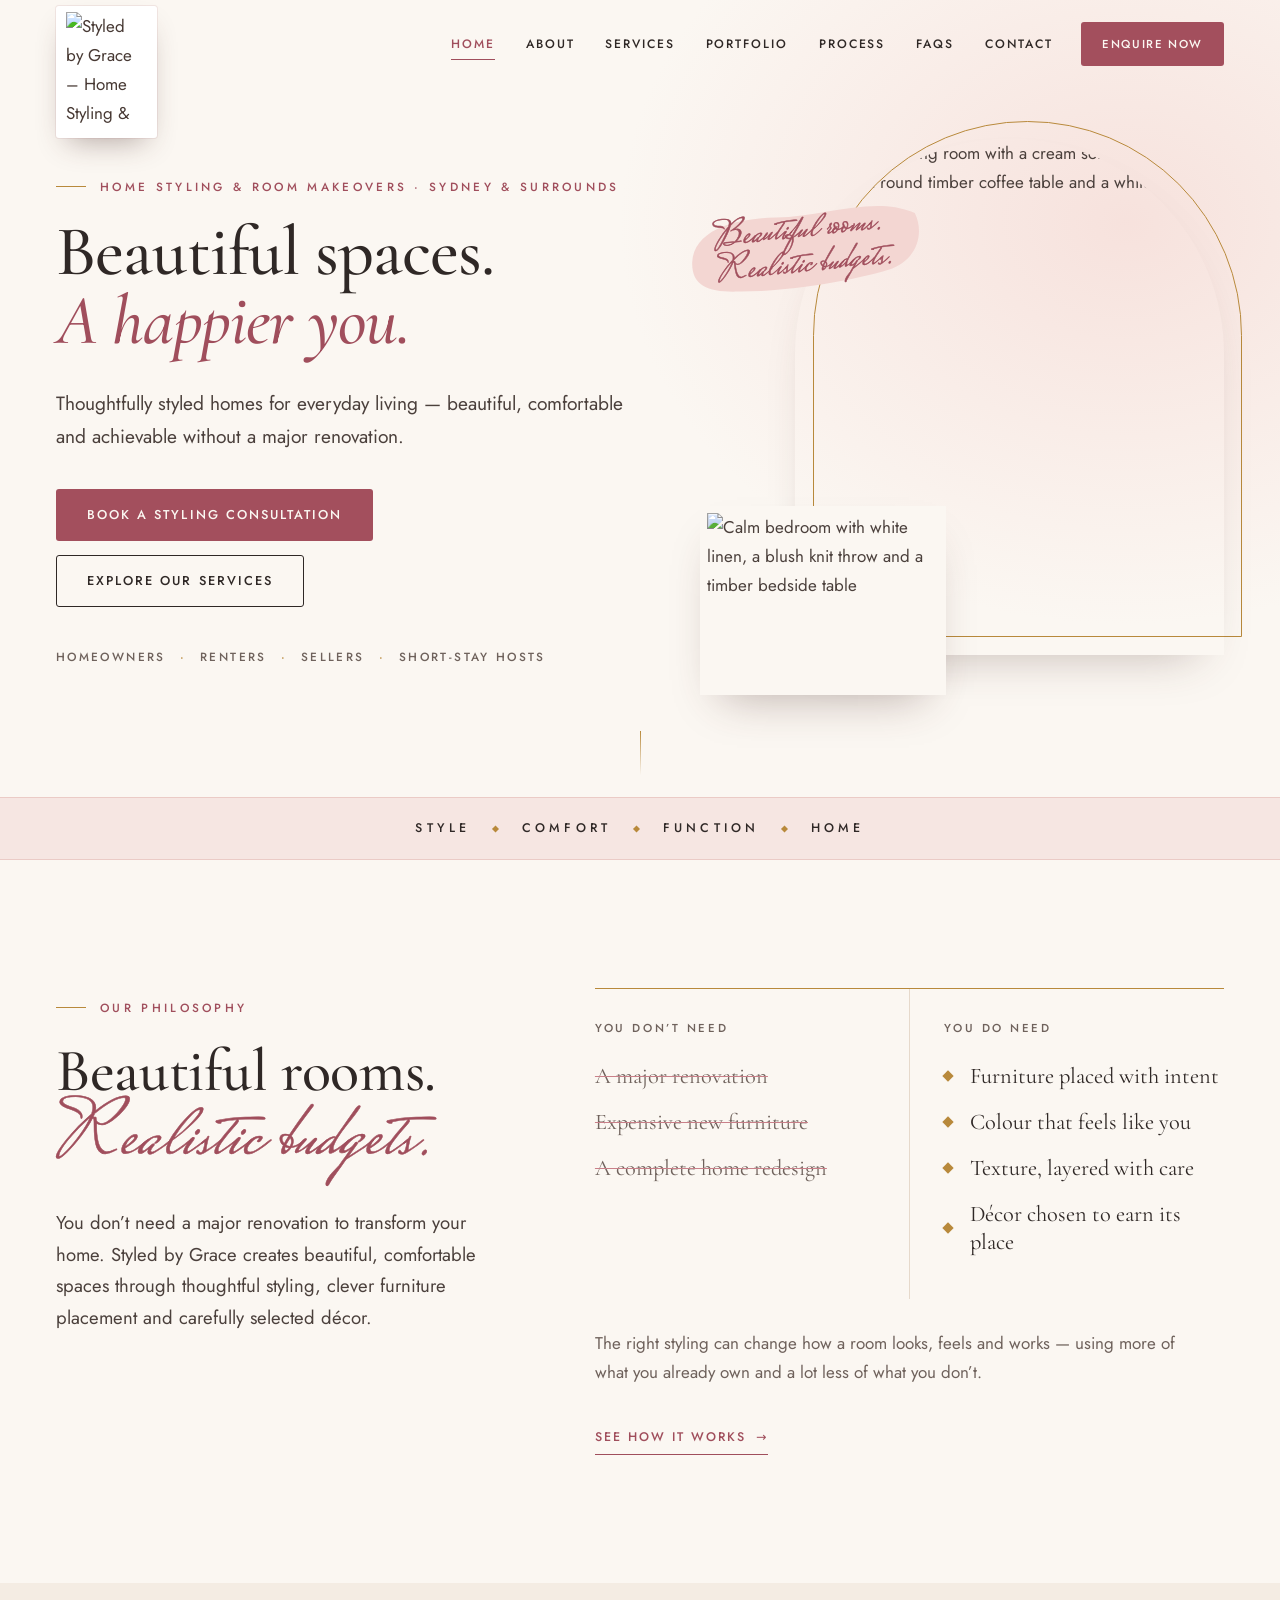
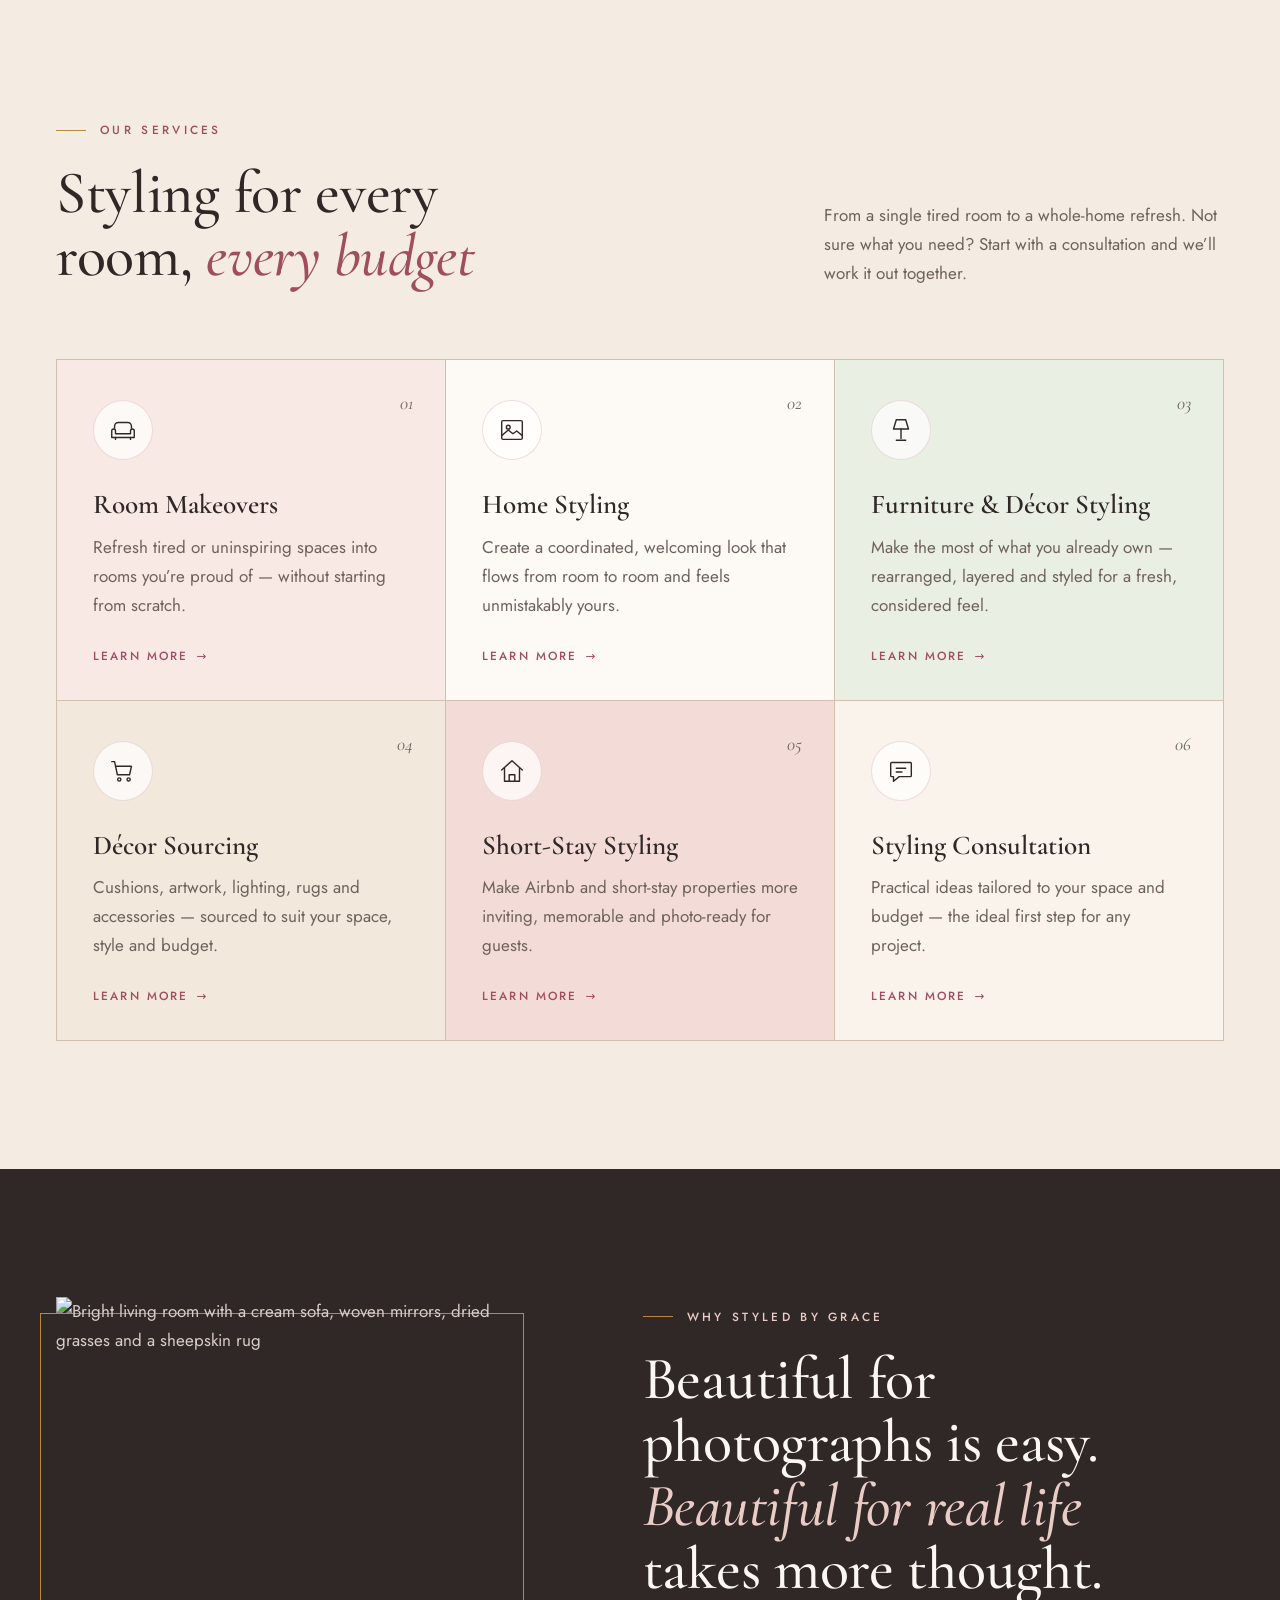
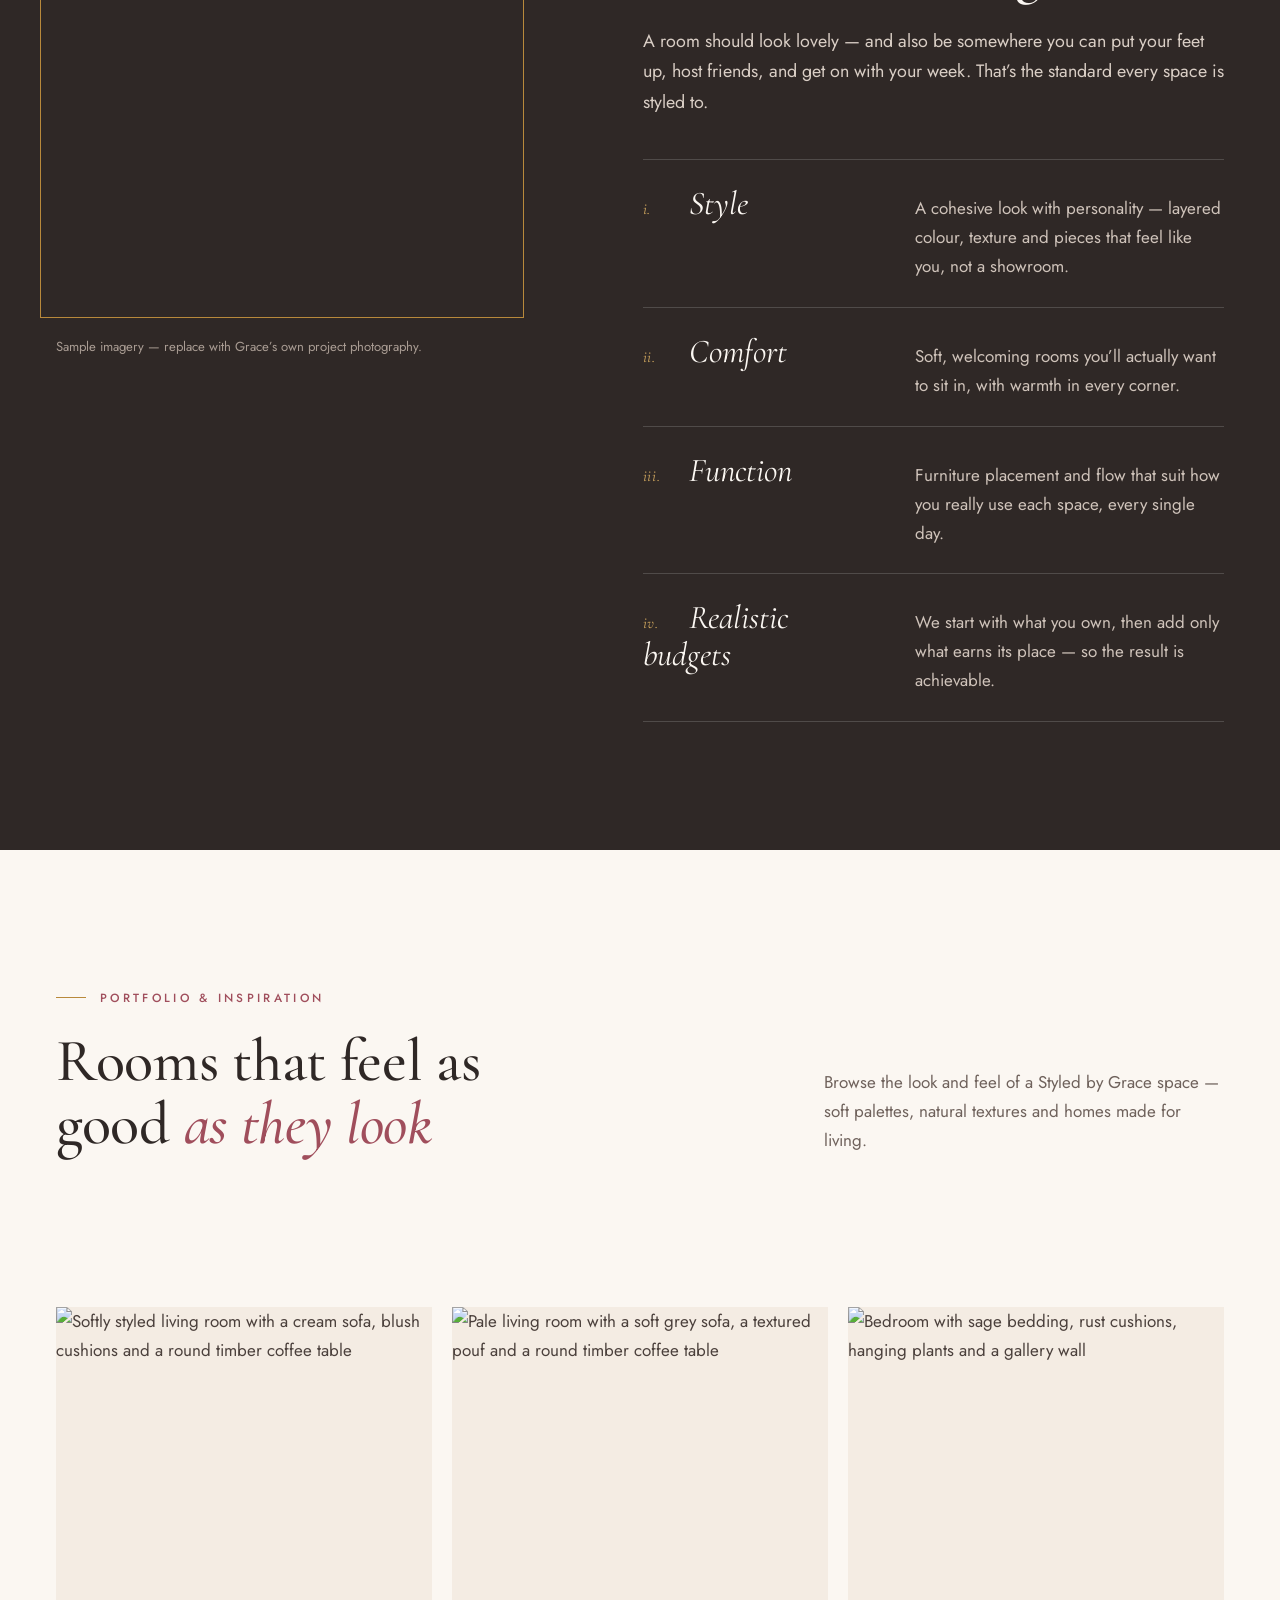
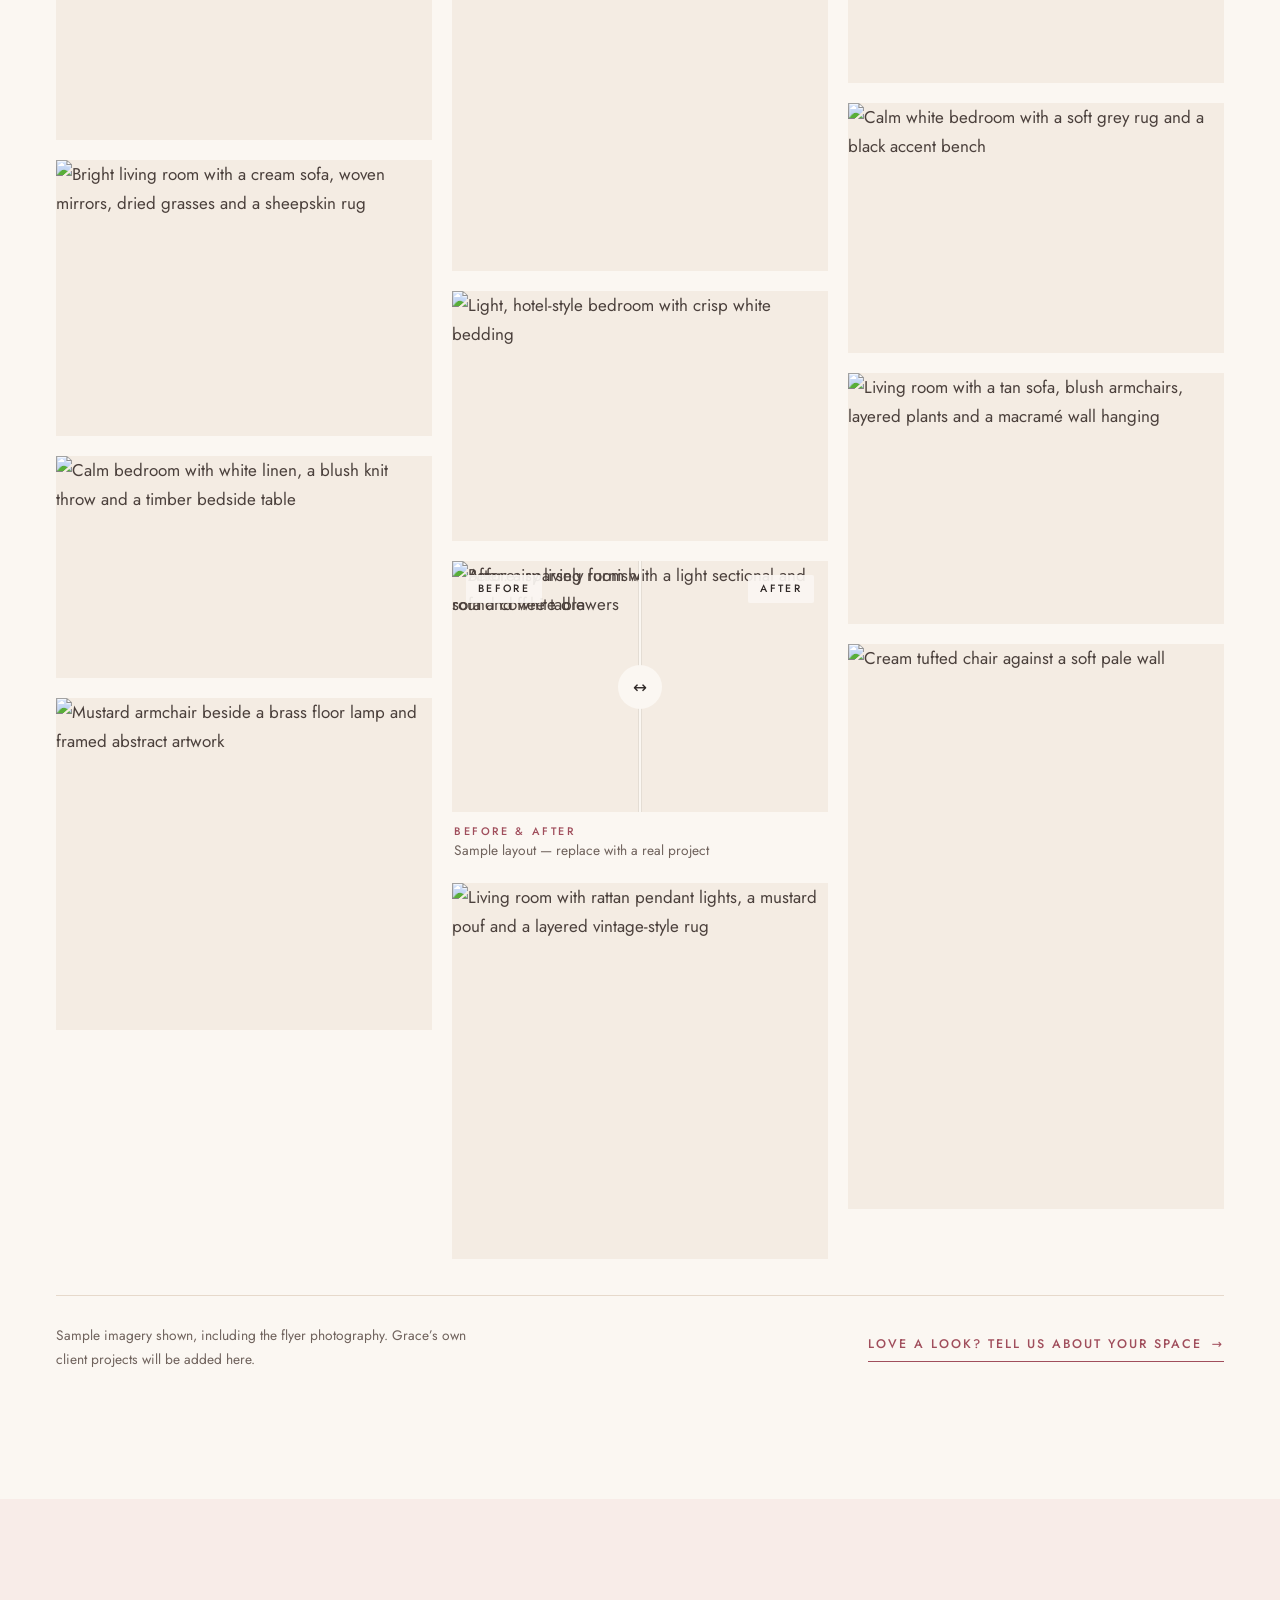
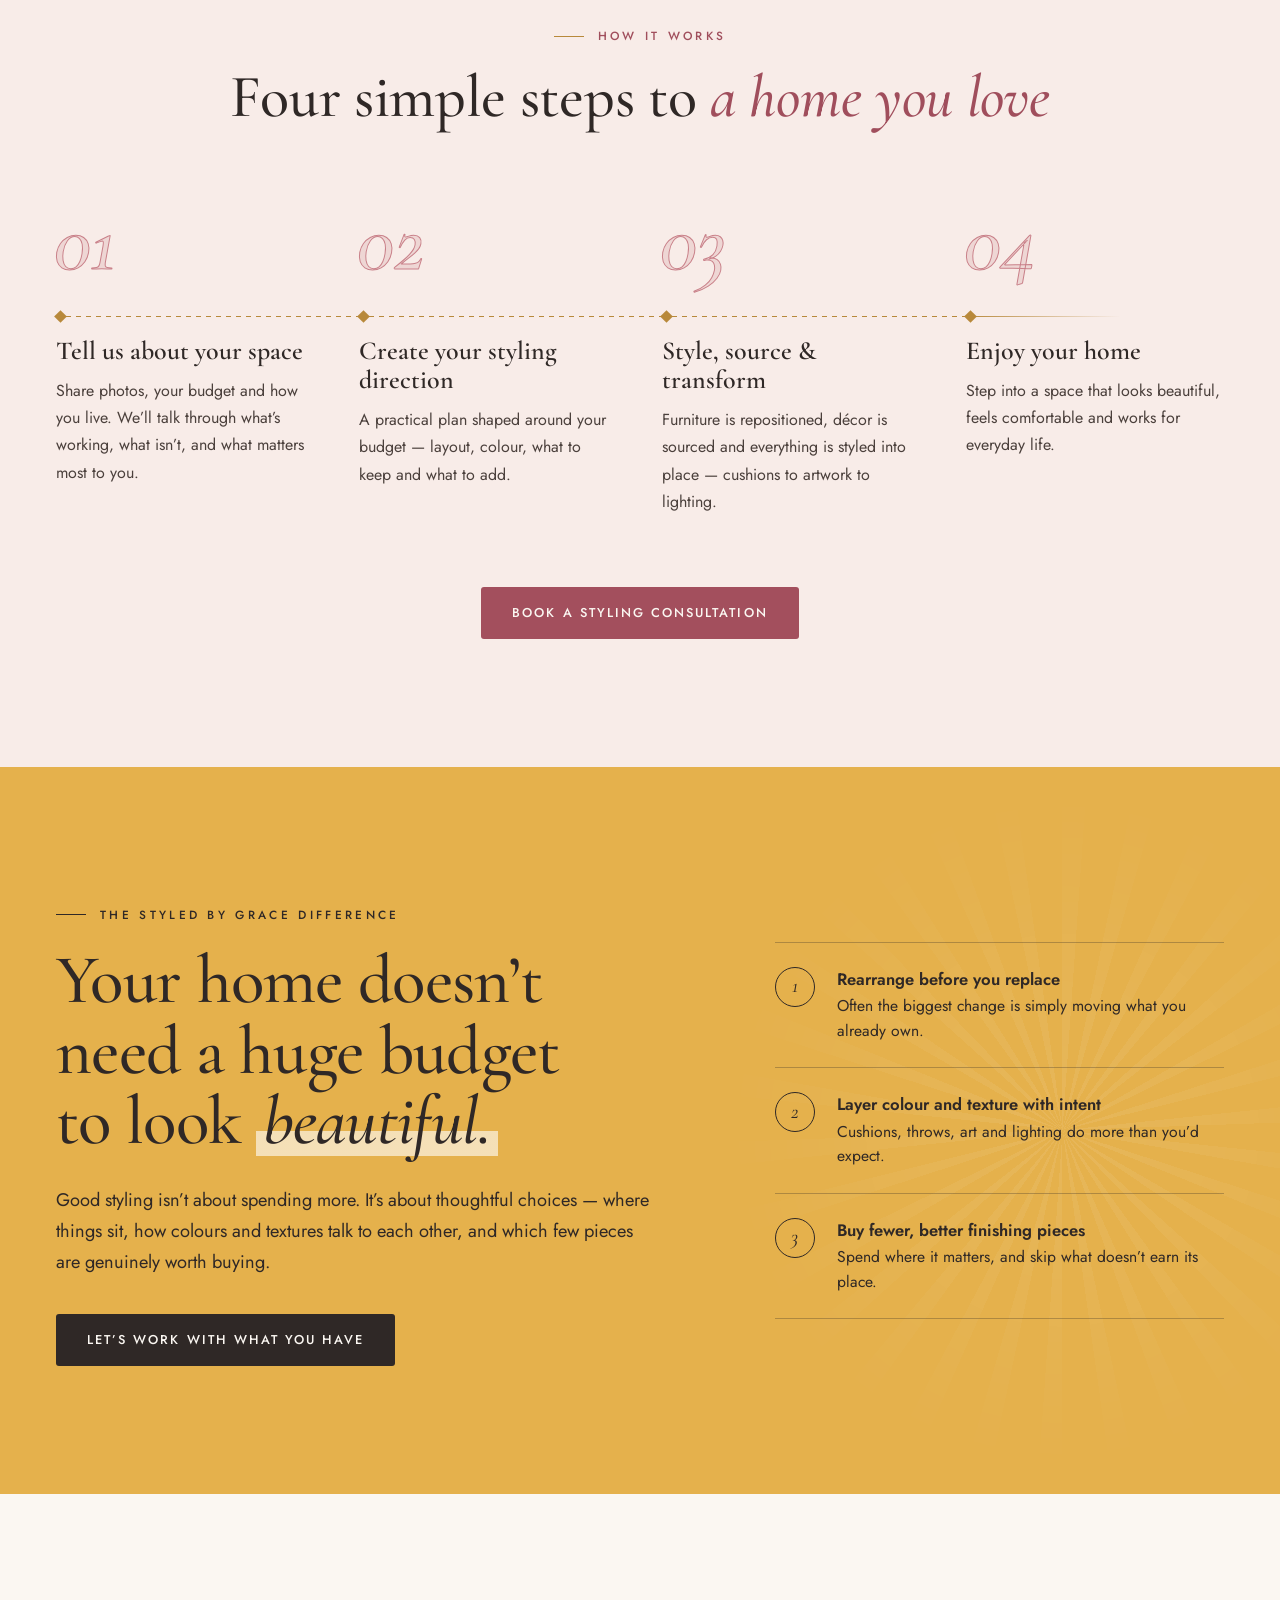
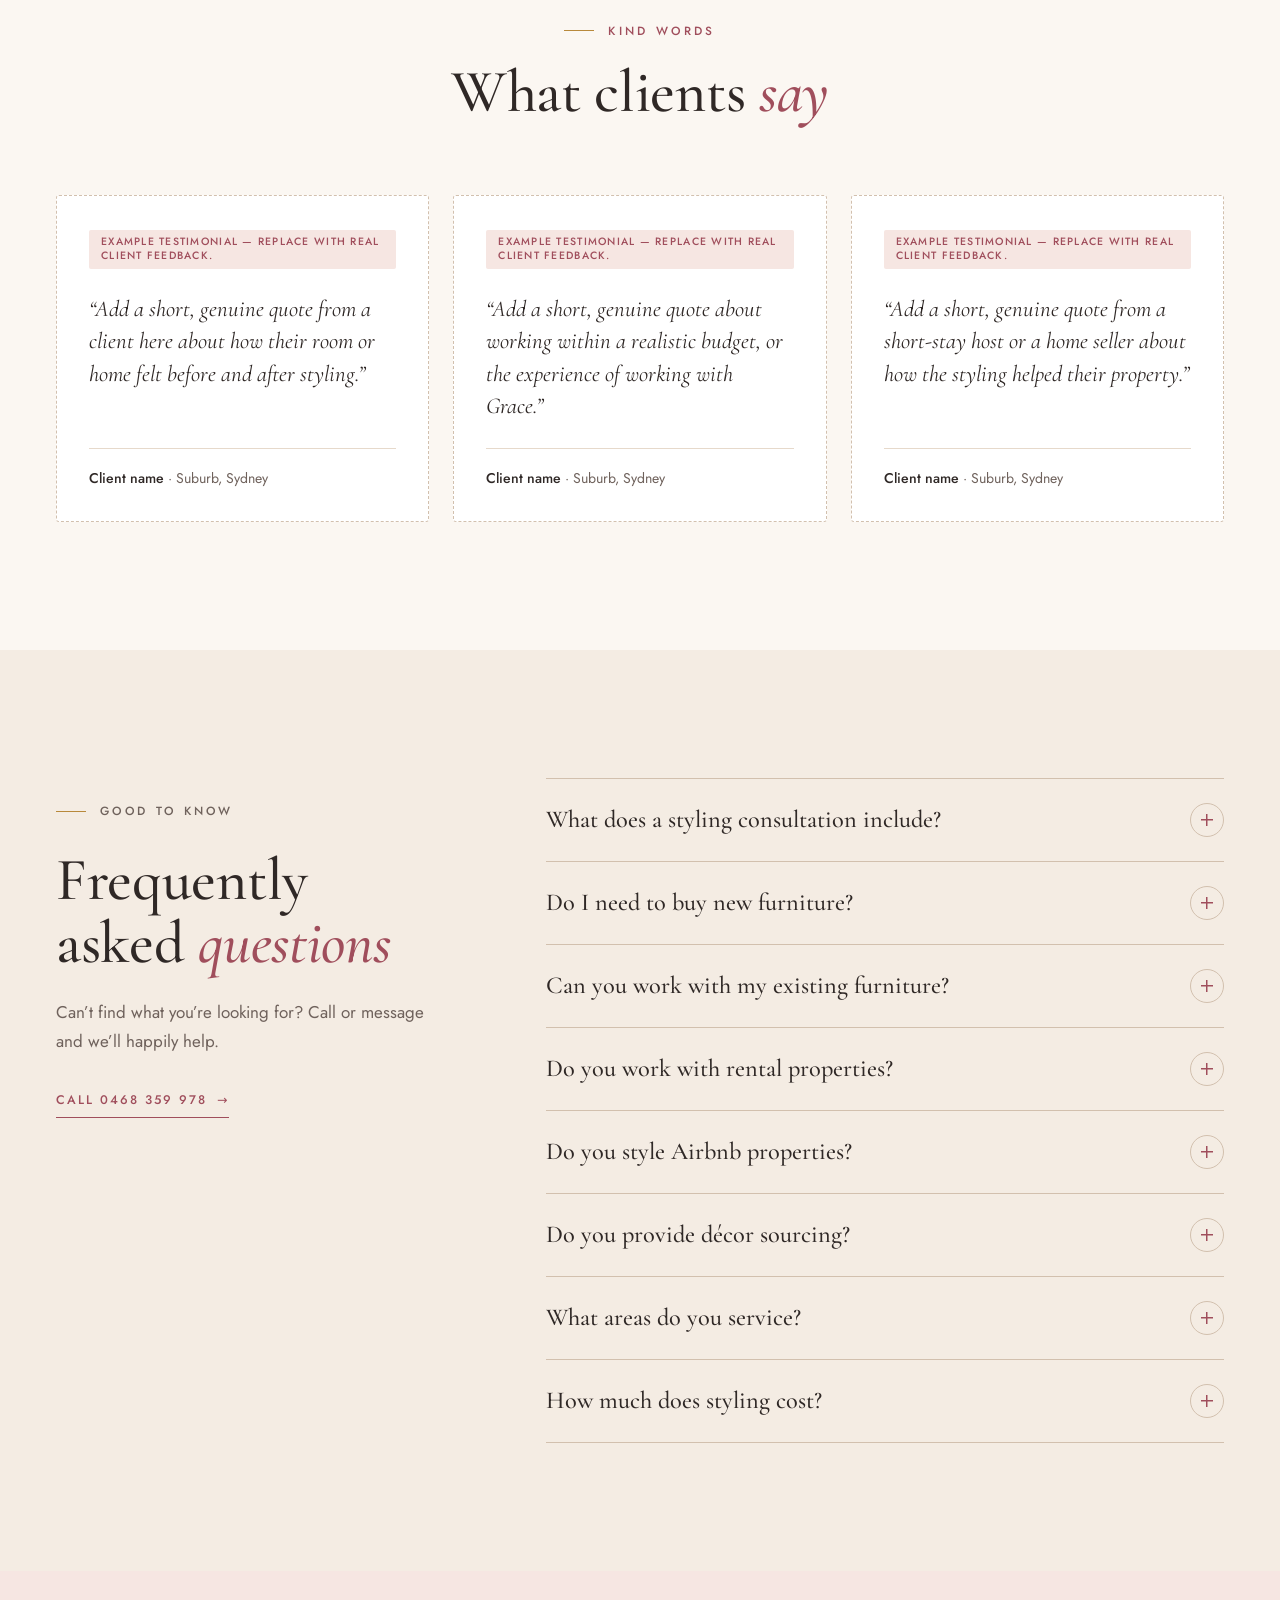
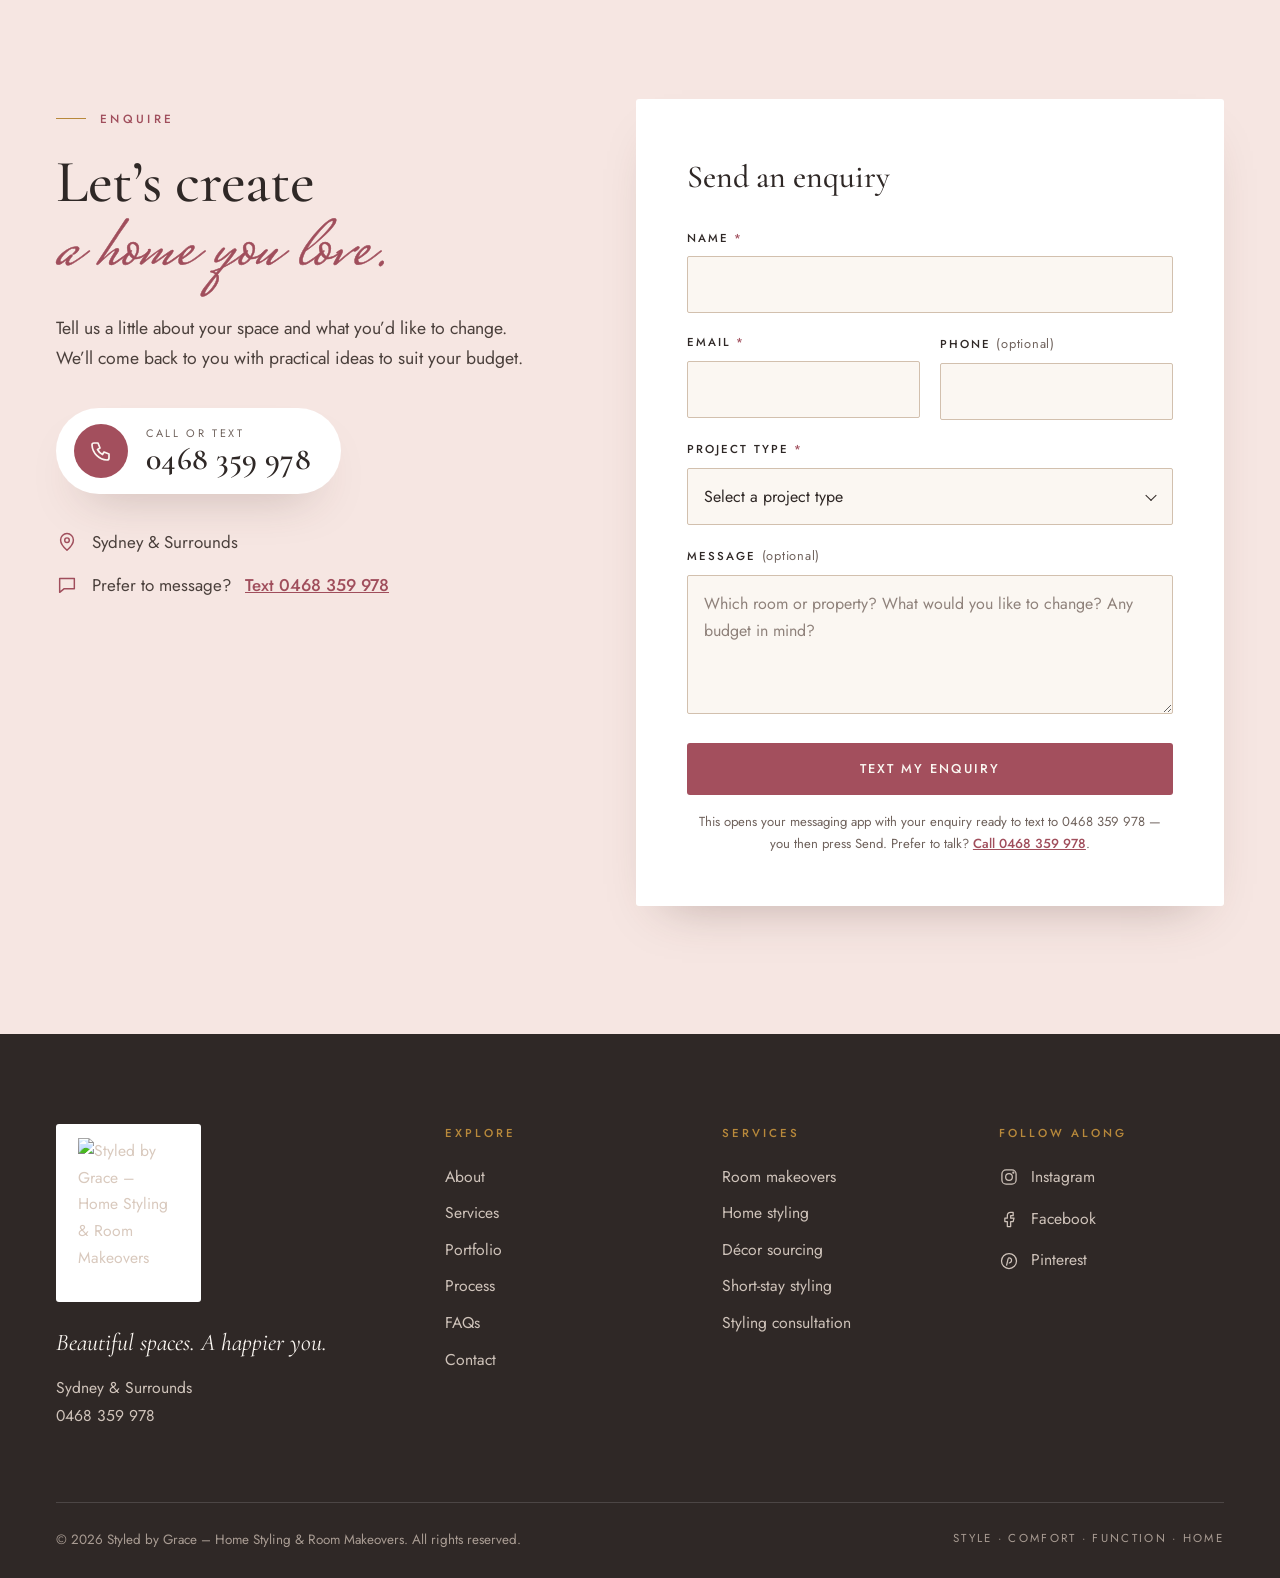
==== index.html @ b640701e "Add files via upload" ====
<!DOCTYPE html>
<html lang="en-AU">
<head>
  <meta charset="utf-8">
  <meta name="viewport" content="width=device-width, initial-scale=1">

  <!-- ============================================================
       SEO — edit title / description here
       ============================================================ -->
  <title>Styled by Grace | Home Styling &amp; Room Makeovers</title>
  <meta name="description" content="Styled by Grace – Home Styling &amp; Room Makeovers in Sydney &amp; Surrounds. Décor sourcing, short-stay styling and styling consultations — beautiful rooms, realistic budgets.">
  <meta name="theme-color" content="#FBF7F2">

  <!-- Open Graph / social. NOTE: once the site is live, change og:image to its full https:// URL
       (e.g. https://YOUR-NAME.github.io/YOUR-REPO/assets/img/living-room.jpg) so link previews show the photo. -->
  <meta property="og:type" content="website">
  <meta property="og:locale" content="en_AU">
  <meta property="og:site_name" content="Styled by Grace">
  <meta property="og:title" content="Styled by Grace | Home Styling &amp; Room Makeovers">
  <meta property="og:description" content="Thoughtfully styled homes for everyday living across Sydney &amp; Surrounds — room makeovers, home styling, décor sourcing and short-stay styling on realistic budgets.">
  <meta property="og:image" content="assets/img/living-room.jpg">
  <meta property="og:image:alt" content="Softly styled living room with a cream sofa, blush cushions and a round timber coffee table">
  <meta name="twitter:card" content="summary_large_image">
  <meta name="twitter:title" content="Styled by Grace | Home Styling &amp; Room Makeovers">
  <meta name="twitter:description" content="Beautiful spaces. A happier you. Room makeovers, home styling, décor sourcing and short-stay styling across Sydney &amp; Surrounds.">

  <!-- Without JavaScript the enquiry form can't work, so hide it and show the phone number instead -->
  <noscript><style>#enquiryForm { display: none; }</style></noscript>

  <link rel="icon" type="image/png" href="assets/img/favicon.png">
  <link rel="apple-touch-icon" href="assets/img/apple-touch-icon.png">

  <!-- Fonts: Cormorant Garamond (editorial headlines), Jost (body/UI), Mrs Saint Delafield (script accent only) -->
  <link rel="preconnect" href="https://fonts.googleapis.com">
  <link rel="preconnect" href="https://fonts.gstatic.com" crossorigin>
  <link rel="stylesheet" href="https://fonts.googleapis.com/css2?family=Cormorant+Garamond:ital,wght@0,400;0,500;0,600;1,400;1,500&family=Jost:wght@400;500;600&family=Mrs+Saint+Delafield&display=swap">

  <link rel="stylesheet" href="styles.css">

  <!-- Adds .js to <html> so reveal animations only apply when JavaScript is running -->
  <script>document.documentElement.classList.add('js');</script>

  <!-- Local business structured data (only facts supplied by the client) -->
  <script type="application/ld+json">
  {
    "@context": "https://schema.org",
    "@type": "ProfessionalService",
    "name": "Styled by Grace – Home Styling & Room Makeovers",
    "alternateName": "Styled by Grace",
    "description": "Home styling, room makeovers, décor sourcing, short-stay styling and styling consultations in Sydney & Surrounds.",
    "slogan": "Beautiful spaces. A happier you.",
    "telephone": "+61468359978",
    "areaServed": { "@type": "AdministrativeArea", "name": "Sydney & Surrounds, New South Wales, Australia" },
    "address": { "@type": "PostalAddress", "addressRegion": "NSW", "addressCountry": "AU" },
    "makesOffer": [
      { "@type": "Offer", "itemOffered": { "@type": "Service", "name": "Room makeovers" } },
      { "@type": "Offer", "itemOffered": { "@type": "Service", "name": "Home styling" } },
      { "@type": "Offer", "itemOffered": { "@type": "Service", "name": "Furniture & décor styling" } },
      { "@type": "Offer", "itemOffered": { "@type": "Service", "name": "Décor sourcing" } },
      { "@type": "Offer", "itemOffered": { "@type": "Service", "name": "Short-stay styling" } },
      { "@type": "Offer", "itemOffered": { "@type": "Service", "name": "Styling consultation" } }
    ]
  }
  </script>
</head>

<body id="top">
  <a class="skip-link" href="#main">Skip to content</a>

  <!-- ============================================================
       HEADER — compacts + gains a background after scrolling (script.js)
       ============================================================ -->
  <header class="site-header" id="siteHeader">
    <div class="container site-header__inner">
      <a class="brand" href="#top">
        <img class="brand__logo" src="assets/img/logo.png" alt="Styled by Grace – Home Styling &amp; Room Makeovers" width="282" height="420">
      </a>

      <nav class="nav" id="primaryNav" aria-label="Primary">
        <ul class="nav__list">
          <li><a href="#top" data-spy="top">Home</a></li>
          <li><a href="#about" data-spy="about">About</a></li>
          <li><a href="#services" data-spy="services">Services</a></li>
          <li><a href="#portfolio" data-spy="portfolio">Portfolio</a></li>
          <li><a href="#process" data-spy="process">Process</a></li>
          <li><a href="#faq" data-spy="faq">FAQs</a></li>
          <li><a href="#contact" data-spy="contact">Contact</a></li>
        </ul>
        <!-- Only shown inside the mobile menu -->
        <div class="nav__mobile-cta">
          <a class="btn btn--primary btn--block" href="#contact" data-project="Styling consultation">Book a Styling Consultation</a>
          <a class="nav__phone" href="tel:+61468359978">Or call 0468 359 978</a>
        </div>
      </nav>

      <a class="btn btn--primary btn--sm header-cta" href="#contact" data-project="Styling consultation">Enquire Now</a>

      <button class="menu-toggle" id="menuToggle" type="button" aria-expanded="false" aria-controls="primaryNav">
        <span class="menu-toggle__label visually-hidden">Menu</span>
        <span class="menu-toggle__bars" aria-hidden="true"><span></span><span></span></span>
      </button>
    </div>
  </header>

  <main id="main">

    <!-- ============================================================
         HERO
         ============================================================ -->
    <section class="hero" aria-labelledby="hero-title">
      <div class="container hero__grid">

        <div class="hero__copy">
          <p class="eyebrow reveal">Home styling &amp; room makeovers · Sydney &amp; Surrounds</p>
          <h1 class="hero__title reveal" id="hero-title">
            Beautiful spaces.
            <span class="hero__title-accent">A happier you.</span>
          </h1>
          <p class="hero__lead reveal">Thoughtfully styled homes for everyday living — beautiful, comfortable and achievable without a major renovation.</p>

          <div class="hero__actions reveal">
            <a class="btn btn--primary" href="#contact" data-project="Styling consultation">Book a Styling Consultation</a>
            <a class="btn btn--ghost" href="#services">Explore Our Services</a>
          </div>

          <!-- Who it's for — answers "is this for me?" in the first screen -->
          <p class="hero__for reveal">
            <span>Homeowners</span><span>Renters</span><span>Sellers</span><span>Short-stay hosts</span>
          </p>
        </div>

        <div class="hero__media reveal reveal--delay">
          <div class="hero__arch">
            <img src="assets/img/living-room.jpg" width="1086" height="1252"
                 alt="Softly styled living room with a cream sofa, blush cushions, a round timber coffee table and a white vase of greenery"
                 fetchpriority="high">
          </div>
          <div class="hero__inset">
            <img src="assets/img/bedroom.jpg" width="952" height="564"
                 alt="Calm bedroom with white linen, a blush knit throw and a timber bedside table">
          </div>
          <p class="hero__stamp"><span>Beautiful rooms.<br>Realistic budgets.</span></p>
        </div>

      </div>
      <a class="scroll-cue" href="#about" aria-label="Scroll to introduction"><span></span></a>
    </section>

    <!-- Brand values band -->
    <div class="band" aria-label="Our values">
      <ul class="band__list">
        <li>Style</li><li>Comfort</li><li>Function</li><li>Home</li>
      </ul>
    </div>

    <!-- ============================================================
         ABOUT / BRAND INTRODUCTION
         ============================================================ -->
    <section class="section intro" id="about" aria-labelledby="about-title">
      <div class="container intro__grid">
        <div class="intro__head reveal">
          <p class="eyebrow">Our philosophy</p>
          <h2 class="display" id="about-title">Beautiful rooms. <span class="script">Realistic budgets.</span></h2>
          <p class="intro__lead">You don’t need a major renovation to transform your home. Styled by Grace creates beautiful, comfortable spaces through thoughtful styling, clever furniture placement and carefully selected décor.</p>
        </div>

        <div class="intro__body reveal">
          <!-- "You don't need / You do need" — the core message as a typographic device -->
          <div class="notbut">
            <div class="notbut__col notbut__col--not">
              <p class="label">You don’t need</p>
              <ul>
                <li><s>A major renovation</s></li>
                <li><s>Expensive new furniture</s></li>
                <li><s>A complete home redesign</s></li>
              </ul>
            </div>
            <div class="notbut__col notbut__col--yes">
              <p class="label">You do need</p>
              <ul>
                <li>Furniture placed with intent</li>
                <li>Colour that feels like you</li>
                <li>Texture, layered with care</li>
                <li>Décor chosen to earn its place</li>
              </ul>
            </div>
          </div>

          <p class="intro__note">The right styling can change how a room looks, feels and works — using more of what you already own and a lot less of what you don’t.</p>
          <a class="link-arrow" href="#process">See How It Works <span aria-hidden="true">→</span></a>
        </div>
      </div>
    </section>

    <!-- ============================================================
         SERVICES — six services from the brand flyer
         data-project on each "Learn more" pre-selects the enquiry form
         ============================================================ -->
    <section class="section services" id="services" aria-labelledby="services-title">
      <div class="container">
        <div class="section-head reveal">
          <div>
            <p class="eyebrow">Our services</p>
            <h2 class="display" id="services-title">Styling for every room, <em>every budget</em></h2>
          </div>
          <p class="section-head__aside">From a single tired room to a whole-home refresh. Not sure what you need? Start with a consultation and we’ll work it out together.</p>
        </div>

        <div class="services__grid">

          <article class="svc svc--blush reveal">
            <span class="svc__no" aria-hidden="true">01</span>
            <span class="svc__icon" aria-hidden="true">
              <svg viewBox="0 0 32 32"><path d="M7 14v-2a4 4 0 0 1 4-4h10a4 4 0 0 1 4 4v2"/><path d="M4 17a2 2 0 0 1 4 0v3h16v-3a2 2 0 0 1 4 0v7H4z"/><path d="M8 24v2M24 24v2"/></svg>
            </span>
            <h3 class="svc__title">Room Makeovers</h3>
            <p class="svc__text">Refresh tired or uninspiring spaces into rooms you’re proud of — without starting from scratch.</p>
            <a class="svc__link" href="#contact" data-project="Room makeover">Learn more <span aria-hidden="true">→</span><span class="visually-hidden"> about room makeovers</span></a>
          </article>

          <article class="svc svc--ivory reveal">
            <span class="svc__no" aria-hidden="true">02</span>
            <span class="svc__icon" aria-hidden="true">
              <svg viewBox="0 0 32 32"><rect x="5" y="6" width="22" height="20" rx="1.5"/><circle cx="12" cy="13" r="2"/><path d="M5 22l7-6 5 4 4-3 6 5"/></svg>
            </span>
            <h3 class="svc__title">Home Styling</h3>
            <p class="svc__text">Create a coordinated, welcoming look that flows from room to room and feels unmistakably yours.</p>
            <a class="svc__link" href="#contact" data-project="Home styling">Learn more <span aria-hidden="true">→</span><span class="visually-hidden"> about home styling</span></a>
          </article>

          <article class="svc svc--sage reveal">
            <span class="svc__no" aria-hidden="true">03</span>
            <span class="svc__icon" aria-hidden="true">
              <svg viewBox="0 0 32 32"><path d="M11 5h10l3 10H8z"/><path d="M16 15v10"/><path d="M11 27h10"/></svg>
            </span>
            <h3 class="svc__title">Furniture &amp; Décor Styling</h3>
            <p class="svc__text">Make the most of what you already own — rearranged, layered and styled for a fresh, considered feel.</p>
            <a class="svc__link" href="#contact" data-project="Home styling">Learn more <span aria-hidden="true">→</span><span class="visually-hidden"> about furniture and décor styling</span></a>
          </article>

          <article class="svc svc--sand reveal">
            <span class="svc__no" aria-hidden="true">04</span>
            <span class="svc__icon" aria-hidden="true">
              <svg viewBox="0 0 32 32"><path d="M4 6h3l3 14h13l2-9H9"/><circle cx="12" cy="25" r="1.7"/><circle cx="22" cy="25" r="1.7"/></svg>
            </span>
            <h3 class="svc__title">Décor Sourcing</h3>
            <p class="svc__text">Cushions, artwork, lighting, rugs and accessories — sourced to suit your space, style and budget.</p>
            <a class="svc__link" href="#contact" data-project="Décor sourcing">Learn more <span aria-hidden="true">→</span><span class="visually-hidden"> about décor sourcing</span></a>
          </article>

          <article class="svc svc--rose reveal">
            <span class="svc__no" aria-hidden="true">05</span>
            <span class="svc__icon" aria-hidden="true">
              <svg viewBox="0 0 32 32"><path d="M5 15L16 5l11 10"/><path d="M8 13v14h16V13"/><path d="M13 27v-7h6v7"/></svg>
            </span>
            <h3 class="svc__title">Short-Stay Styling</h3>
            <p class="svc__text">Make Airbnb and short-stay properties more inviting, memorable and photo-ready for guests.</p>
            <a class="svc__link" href="#contact" data-project="Short-stay styling">Learn more <span aria-hidden="true">→</span><span class="visually-hidden"> about short-stay styling</span></a>
          </article>

          <article class="svc svc--cream reveal">
            <span class="svc__no" aria-hidden="true">06</span>
            <span class="svc__icon" aria-hidden="true">
              <svg viewBox="0 0 32 32"><path d="M6 7h20a1 1 0 0 1 1 1v13a1 1 0 0 1-1 1H14l-6 5v-5H6a1 1 0 0 1-1-1V8a1 1 0 0 1 1-1z"/><path d="M11 13h10M11 17h6"/></svg>
            </span>
            <h3 class="svc__title">Styling Consultation</h3>
            <p class="svc__text">Practical ideas tailored to your space and budget — the ideal first step for any project.</p>
            <a class="svc__link" href="#contact" data-project="Styling consultation">Learn more <span aria-hidden="true">→</span><span class="visually-hidden"> about styling consultations</span></a>
          </article>

        </div>
      </div>
    </section>

    <!-- ============================================================
         WHY STYLED BY GRACE — dark editorial section
         ============================================================ -->
    <section class="section why" id="why" aria-labelledby="why-title">
      <div class="container why__grid">

        <div class="why__media reveal">
          <div class="why__frame">
            <!-- Placeholder image: replace with your own photography -->
            <img src="assets/gallery/living-cream.jpg" width="1200" height="879" loading="lazy"
                 alt="Bright living room with a cream sofa, woven mirrors, dried grasses and a sheepskin rug">
          </div>
          <p class="why__caption">Sample imagery — replace with Grace’s own project photography.</p>
        </div>

        <div class="why__content">
          <p class="eyebrow eyebrow--light reveal">Why Styled by Grace</p>
          <h2 class="display display--light reveal" id="why-title">Beautiful for photographs is easy. <em>Beautiful for real life</em> takes more thought.</h2>
          <p class="why__lead reveal">A room should look lovely — and also be somewhere you can put your feet up, host friends, and get on with your week. That’s the standard every space is styled to.</p>

          <dl class="principles">
            <div class="principle reveal">
              <dt><span class="principle__no">i.</span> Style</dt>
              <dd>A cohesive look with personality — layered colour, texture and pieces that feel like you, not a showroom.</dd>
            </div>
            <div class="principle reveal">
              <dt><span class="principle__no">ii.</span> Comfort</dt>
              <dd>Soft, welcoming rooms you’ll actually want to sit in, with warmth in every corner.</dd>
            </div>
            <div class="principle reveal">
              <dt><span class="principle__no">iii.</span> Function</dt>
              <dd>Furniture placement and flow that suit how you really use each space, every single day.</dd>
            </div>
            <div class="principle reveal">
              <dt><span class="principle__no">iv.</span> Realistic budgets</dt>
              <dd>We start with what you own, then add only what earns its place — so the result is achievable.</dd>
            </div>
          </dl>
        </div>

      </div>
    </section>

    <!-- ============================================================
         PORTFOLIO / INSPIRATION
         To swap images: replace the files in assets/gallery/ (keep names) or edit src + alt.
         Categories: data-cat="living bedrooms styling stay decor ba" (space separated, can combine)
         ============================================================ -->
    <section class="section portfolio" id="portfolio" aria-labelledby="portfolio-title">
      <div class="container">
        <div class="section-head reveal">
          <div>
            <p class="eyebrow">Portfolio &amp; inspiration</p>
            <h2 class="display" id="portfolio-title">Rooms that feel as good <em>as they look</em></h2>
          </div>
          <p class="section-head__aside">Browse the look and feel of a Styled by Grace space — soft palettes, natural textures and homes made for living.</p>
        </div>

        <div class="filters reveal" role="group" aria-label="Filter portfolio by category">
          <button class="chip is-active" type="button" data-filter="all" aria-pressed="true">All</button>
          <button class="chip" type="button" data-filter="living" aria-pressed="false">Living Rooms</button>
          <button class="chip" type="button" data-filter="bedrooms" aria-pressed="false">Bedrooms</button>
          <button class="chip" type="button" data-filter="styling" aria-pressed="false">Styling</button>
          <button class="chip" type="button" data-filter="stay" aria-pressed="false">Short-Stay</button>
          <button class="chip" type="button" data-filter="decor" aria-pressed="false">Décor</button>
          <button class="chip" type="button" data-filter="ba" aria-pressed="false">Before &amp; After</button>
        </div>

        <div class="gallery" id="gallery">

          <figure class="tile" data-cat="living styling">
            <button class="tile__btn" type="button" aria-label="View larger: Living room styling">
              <img src="assets/img/living-room.jpg" width="1086" height="1252" loading="lazy"
                   alt="Softly styled living room with a cream sofa, blush cushions and a round timber coffee table">
              <span class="tile__cap"><b>Living Rooms</b> Cream, blush &amp; timber</span>
            </button>
          </figure>

          <figure class="tile" data-cat="living styling">
            <button class="tile__btn" type="button" aria-label="View larger: Layered neutral living room">
              <img src="assets/gallery/living-cream.jpg" width="1200" height="879" loading="lazy"
                   alt="Bright living room with a cream sofa, woven mirrors, dried grasses and a sheepskin rug">
              <span class="tile__cap"><b>Living Rooms</b> Layered neutrals</span>
            </button>
          </figure>

          <figure class="tile" data-cat="bedrooms decor">
            <button class="tile__btn" type="button" aria-label="View larger: Bedroom styling">
              <img src="assets/img/bedroom.jpg" width="952" height="564" loading="lazy"
                   alt="Calm bedroom with white linen, a blush knit throw and a timber bedside table">
              <span class="tile__cap"><b>Bedrooms</b> Soft linen &amp; blush</span>
            </button>
          </figure>

          <figure class="tile" data-cat="decor">
            <button class="tile__btn" type="button" aria-label="View larger: Décor detail with yellow armchair">
              <img src="assets/gallery/decor-chair-yellow.jpg" width="1000" height="882" loading="lazy"
                   alt="Mustard armchair beside a brass floor lamp and framed abstract artwork">
              <span class="tile__cap"><b>Décor</b> A single colour moment</span>
            </button>
          </figure>

          <figure class="tile" data-cat="living">
            <button class="tile__btn" type="button" aria-label="View larger: Calm living room">
              <img src="assets/gallery/living-soft.jpg" width="1100" height="1650" loading="lazy"
                   alt="Pale living room with a soft grey sofa, a textured pouf and a round timber coffee table">
              <span class="tile__cap"><b>Living Rooms</b> Quiet &amp; textural</span>
            </button>
          </figure>

          <figure class="tile" data-cat="stay bedrooms">
            <button class="tile__btn" type="button" aria-label="View larger: Short-stay bedroom">
              <img src="assets/gallery/stay-hotel.jpg" width="1200" height="800" loading="lazy"
                   alt="Light, hotel-style bedroom with crisp white bedding">
              <span class="tile__cap"><b>Short-Stay</b> Guest-ready bedroom</span>
            </button>
          </figure>

          <!-- Before & After slider — PLACEHOLDER PAIR, replace both images with a real project -->
          <figure class="tile tile--ba" data-cat="ba">
            <div class="ba" data-ba>
              <img class="ba__after" src="assets/gallery/after-sample.jpg" width="1200" height="675" loading="lazy"
                   alt="After: airy living room with a light sectional and round coffee table">
              <div class="ba__before-wrap">
                <img class="ba__before" src="assets/gallery/before-sample.jpg" width="1200" height="801" loading="lazy"
                     alt="Before: sparsely furnished room with a small black sofa and white drawers">
              </div>
              <span class="ba__label ba__label--before">Before</span>
              <span class="ba__label ba__label--after">After</span>
              <span class="ba__handle" aria-hidden="true"></span>
              <input class="ba__range" type="range" min="0" max="100" value="50" aria-label="Drag to compare before and after">
            </div>
            <figcaption class="tile__cap tile__cap--static"><b>Before &amp; After</b> Sample layout — replace with a real project</figcaption>
          </figure>

          <figure class="tile" data-cat="decor living">
            <button class="tile__btn" type="button" aria-label="View larger: Rattan lighting and layered rug">
              <img src="assets/gallery/decor-rattan.jpg" width="1100" height="1100" loading="lazy"
                   alt="Living room with rattan pendant lights, a mustard pouf and a layered vintage-style rug">
              <span class="tile__cap"><b>Décor</b> Lighting, rugs &amp; layers</span>
            </button>
          </figure>

          <figure class="tile" data-cat="bedrooms styling">
            <button class="tile__btn" type="button" aria-label="View larger: Sage bedroom styling">
              <img src="assets/gallery/bedroom-sage.jpg" width="1100" height="1100" loading="lazy"
                   alt="Bedroom with sage bedding, rust cushions, hanging plants and a gallery wall">
              <span class="tile__cap"><b>Bedrooms</b> Sage &amp; warm accents</span>
            </button>
          </figure>

          <figure class="tile" data-cat="stay bedrooms">
            <button class="tile__btn" type="button" aria-label="View larger: Bright short-stay bedroom">
              <img src="assets/gallery/stay-bright.jpg" width="1200" height="800" loading="lazy"
                   alt="Calm white bedroom with a soft grey rug and a black accent bench">
              <span class="tile__cap"><b>Short-Stay</b> Fresh, photo-ready</span>
            </button>
          </figure>

          <figure class="tile" data-cat="living decor">
            <button class="tile__btn" type="button" aria-label="View larger: Living room with blush armchairs">
              <img src="assets/gallery/living-blush.jpg" width="1200" height="800" loading="lazy"
                   alt="Living room with a tan sofa, blush armchairs, layered plants and a macramé wall hanging">
              <span class="tile__cap"><b>Living Rooms</b> Blush &amp; leather</span>
            </button>
          </figure>

          <figure class="tile" data-cat="decor styling">
            <button class="tile__btn" type="button" aria-label="View larger: Décor vignette">
              <img src="assets/gallery/decor-chair-white.jpg" width="1000" height="1502" loading="lazy"
                   alt="Cream tufted chair against a soft pale wall">
              <span class="tile__cap"><b>Décor</b> The finishing piece</span>
            </button>
          </figure>

        </div>

        <p class="gallery__empty" id="galleryEmpty" hidden>Nothing in this category yet — check back soon.</p>

        <div class="portfolio__foot reveal">
          <p class="portfolio__note">Sample imagery shown, including the flyer photography. Grace’s own client projects will be added here.</p>
          <a class="link-arrow" href="#contact" data-project="Home styling">Love a look? Tell us about your space <span aria-hidden="true">→</span></a>
        </div>
      </div>
    </section>

    <!-- ============================================================
         PROCESS
         ============================================================ -->
    <section class="section process" id="process" aria-labelledby="process-title">
      <div class="container">
        <div class="section-head section-head--center reveal">
          <p class="eyebrow">How it works</p>
          <h2 class="display" id="process-title">Four simple steps to <em>a home you love</em></h2>
        </div>

        <ol class="steps">
          <li class="step reveal">
            <span class="step__no" aria-hidden="true">01</span>
            <h3 class="step__title">Tell us about your space</h3>
            <p>Share photos, your budget and how you live. We’ll talk through what’s working, what isn’t, and what matters most to you.</p>
          </li>
          <li class="step reveal">
            <span class="step__no" aria-hidden="true">02</span>
            <h3 class="step__title">Create your styling direction</h3>
            <p>A practical plan shaped around your budget — layout, colour, what to keep and what to add.</p>
          </li>
          <li class="step reveal">
            <span class="step__no" aria-hidden="true">03</span>
            <h3 class="step__title">Style, source &amp; transform</h3>
            <p>Furniture is repositioned, décor is sourced and everything is styled into place — cushions to artwork to lighting.</p>
          </li>
          <li class="step reveal">
            <span class="step__no" aria-hidden="true">04</span>
            <h3 class="step__title">Enjoy your home</h3>
            <p>Step into a space that looks beautiful, feels comfortable and works for everyday life.</p>
          </li>
        </ol>

        <div class="process__cta reveal">
          <a class="btn btn--primary" href="#contact" data-project="Styling consultation">Book a Styling Consultation</a>
        </div>
      </div>
    </section>

    <!-- ============================================================
         BUDGET MESSAGE — honey tone nods to the "huge budget" social card
         ============================================================ -->
    <section class="budget" aria-labelledby="budget-title">
      <div class="container budget__grid">
        <div class="budget__main reveal">
          <p class="eyebrow eyebrow--dark">The Styled by Grace difference</p>
          <h2 class="budget__title" id="budget-title">Your home doesn’t need a huge budget to look <em>beautiful.</em></h2>
          <p class="budget__lead">Good styling isn’t about spending more. It’s about thoughtful choices — where things sit, how colours and textures talk to each other, and which few pieces are genuinely worth buying.</p>
          <a class="btn btn--dark" href="#contact" data-project="Styling consultation">Let’s Work With What You Have</a>
        </div>

        <ul class="budget__moves reveal">
          <li><span>1</span><div><strong>Rearrange before you replace</strong>Often the biggest change is simply moving what you already own.</div></li>
          <li><span>2</span><div><strong>Layer colour and texture with intent</strong>Cushions, throws, art and lighting do more than you’d expect.</div></li>
          <li><span>3</span><div><strong>Buy fewer, better finishing pieces</strong>Spend where it matters, and skip what doesn’t earn its place.</div></li>
        </ul>
      </div>
    </section>

    <!-- ============================================================
         TESTIMONIALS — PLACEHOLDERS. Replace text, name and suburb, then delete the "tag" line.
         ============================================================ -->
    <section class="section testimonials" aria-labelledby="testimonials-title">
      <div class="container">
        <div class="section-head section-head--center reveal">
          <p class="eyebrow">Kind words</p>
          <h2 class="display" id="testimonials-title">What clients <em>say</em></h2>
        </div>

        <div class="quotes">
          <figure class="quote reveal">
            <p class="quote__tag">Example testimonial — replace with real client feedback.</p>
            <blockquote><p>“Add a short, genuine quote from a client here about how their room or home felt before and after styling.”</p></blockquote>
            <figcaption><b>Client name</b> · Suburb, Sydney</figcaption>
          </figure>
          <figure class="quote reveal">
            <p class="quote__tag">Example testimonial — replace with real client feedback.</p>
            <blockquote><p>“Add a short, genuine quote about working within a realistic budget, or the experience of working with Grace.”</p></blockquote>
            <figcaption><b>Client name</b> · Suburb, Sydney</figcaption>
          </figure>
          <figure class="quote reveal">
            <p class="quote__tag">Example testimonial — replace with real client feedback.</p>
            <blockquote><p>“Add a short, genuine quote from a short-stay host or a home seller about how the styling helped their property.”</p></blockquote>
            <figcaption><b>Client name</b> · Suburb, Sydney</figcaption>
          </figure>
        </div>
      </div>
    </section>

    <!-- ============================================================
         FAQ — native <details> for accessibility; script.js adds one-open-at-a-time
         ============================================================ -->
    <section class="section faq" id="faq" aria-labelledby="faq-title">
      <div class="container faq__grid">
        <div class="faq__intro reveal">
          <p class="eyebrow">Good to know</p>
          <h2 class="display" id="faq-title">Frequently asked <em>questions</em></h2>
          <p>Can’t find what you’re looking for? Call or message and we’ll happily help.</p>
          <a class="link-arrow" href="tel:+61468359978">Call 0468 359 978 <span aria-hidden="true">→</span></a>
        </div>

        <div class="faq__list reveal">
          <details class="qa">
            <summary>What does a styling consultation include?</summary>
            <div class="qa__body"><p>A relaxed, practical conversation about your space, how you live and your budget. You’ll come away with tailored ideas on layout, colour, furniture placement and décor. The exact inclusions are confirmed when you enquire, so they suit your project.</p></div>
          </details>
          <details class="qa">
            <summary>Do I need to buy new furniture?</summary>
            <div class="qa__body"><p>Not necessarily. Often the biggest improvement comes from rearranging and restyling what you already have. If something is genuinely missing, we’ll suggest a small number of well-chosen pieces rather than a full refit.</p></div>
          </details>
          <details class="qa">
            <summary>Can you work with my existing furniture?</summary>
            <div class="qa__body"><p>Yes — it’s the heart of what we do. Furniture &amp; décor styling is about making the most of what you already own, then layering in the finishing touches.</p></div>
          </details>
          <details class="qa">
            <summary>Do you work with rental properties?</summary>
            <div class="qa__body"><p>Yes. Styling relies on placement, colour, textiles, art and lighting, so it can transform a rental without permanent changes. If an idea involves your walls or fixtures, check your lease first.</p></div>
          </details>
          <details class="qa">
            <summary>Do you style Airbnb properties?</summary>
            <div class="qa__body"><p>Yes. Short-stay styling makes Airbnb and other short-stay properties more inviting for guests and more photo-ready for your listing.</p></div>
          </details>
          <details class="qa">
            <summary>Do you provide décor sourcing?</summary>
            <div class="qa__body"><p>Yes. We can source cushions, artwork, lighting, rugs and accessories chosen to suit your style, your space and your budget.</p></div>
          </details>
          <details class="qa">
            <summary>What areas do you service?</summary>
            <div class="qa__body"><p>Sydney &amp; Surrounds. If you’re not sure whether you’re within range, just ask.</p></div>
          </details>
          <details class="qa">
            <summary>How much does styling cost?</summary>
            <div class="qa__body"><p>It depends on the size and scope of your project — a single-room refresh is very different to a whole-home restyle. Get in touch with a few details and you’ll receive advice and a quote tailored to your space and budget.</p></div>
          </details>
        </div>
      </div>
    </section>

    <!-- ============================================================
         CONTACT / ENQUIRY
         ============================================================ -->
    <section class="section contact" id="contact" aria-labelledby="contact-title">
      <div class="container contact__grid">

        <div class="contact__info reveal">
          <p class="eyebrow">Enquire</p>
          <h2 class="display" id="contact-title">Let’s create <span class="script">a home you love.</span></h2>
          <p class="contact__lead">Tell us a little about your space and what you’d like to change. We’ll come back to you with practical ideas to suit your budget.</p>

          <a class="phone-cta" href="tel:+61468359978">
            <span class="phone-cta__icon" aria-hidden="true">
              <svg viewBox="0 0 24 24"><path d="M5 4h4l2 5-2.5 1.5a11 11 0 0 0 5 5L15 13l5 2v4a2 2 0 0 1-2 2A16 16 0 0 1 3 6a2 2 0 0 1 2-2z"/></svg>
            </span>
            <span><small>Call or text</small><strong>0468 359 978</strong></span>
          </a>

          <ul class="contact__facts">
            <li>
              <svg viewBox="0 0 24 24" aria-hidden="true"><path d="M12 21s7-6.2 7-11.2A7 7 0 0 0 5 9.8C5 14.8 12 21 12 21z"/><circle cx="12" cy="10" r="2.5"/></svg>
              Sydney &amp; Surrounds
            </li>
            <li>
              <svg viewBox="0 0 24 24" aria-hidden="true"><path d="M4 5h16v11H9l-5 4z"/></svg>
              Prefer to message? <a href="sms:+61468359978">Text 0468 359 978</a>
            </li>
          </ul>
        </div>

        <div class="contact__form-wrap reveal">
          <noscript>
            <h3 class="form__title">Send an enquiry</h3>
            <p>This form needs JavaScript. Please call or text us on <a href="tel:+61468359978">0468 359 978</a> and tell us about your space.</p>
          </noscript>
          <!-- No backend: on submit, script.js builds a text message to +61468359978 and opens the visitor's messaging app -->
          <form class="form" id="enquiryForm" novalidate>
            <h3 class="form__title">Send an enquiry</h3>

            <div class="field">
              <label for="f-name">Name <span class="req" aria-hidden="true">*</span></label>
              <input id="f-name" name="name" type="text" autocomplete="name" required aria-describedby="e-name">
              <p class="field__error" id="e-name" role="alert"></p>
            </div>

            <div class="field-row">
              <div class="field">
                <label for="f-email">Email <span class="req" aria-hidden="true">*</span></label>
                <input id="f-email" name="email" type="email" autocomplete="email" inputmode="email" required aria-describedby="e-email">
                <p class="field__error" id="e-email" role="alert"></p>
              </div>
              <div class="field">
                <label for="f-phone">Phone <span class="opt">(optional)</span></label>
                <input id="f-phone" name="phone" type="tel" autocomplete="tel" inputmode="tel" aria-describedby="e-phone">
                <p class="field__error" id="e-phone" role="alert"></p>
              </div>
            </div>

            <div class="field">
              <label for="f-project">Project type <span class="req" aria-hidden="true">*</span></label>
              <div class="select">
                <select id="f-project" name="project" required aria-describedby="e-project">
                  <option value="">Select a project type</option>
                  <option>Room makeover</option>
                  <option>Home styling</option>
                  <option>Décor sourcing</option>
                  <option>Short-stay styling</option>
                  <option>Styling consultation</option>
                  <option>Other</option>
                </select>
              </div>
              <p class="field__error" id="e-project" role="alert"></p>
            </div>

            <div class="field">
              <label for="f-message">Message <span class="opt">(optional)</span></label>
              <textarea id="f-message" name="message" rows="4" placeholder="Which room or property? What would you like to change? Any budget in mind?"></textarea>
            </div>

            <button class="btn btn--primary btn--block" type="submit">Text My Enquiry</button>
            <p class="form__fine">This opens your messaging app with your enquiry ready to text to 0468 359 978 — you then press Send. Prefer to talk? <a href="tel:+61468359978">Call 0468 359 978</a>.</p>
          </form>

          <!-- Shown after a valid submit. It never claims the enquiry was sent: only the visitor's own messaging app can send it. -->
          <div class="form-success" id="formSuccess" tabindex="-1" hidden>
            <span class="form-success__tick" aria-hidden="true">✉</span>
            <h3>Your message is ready<span id="successName"></span></h3>
            <p id="successText">Please press <strong>Send</strong> in your messaging app to send your enquiry to Styled by Grace. It has <strong>not</strong> been sent yet.</p>
            <div class="form-success__actions">
              <a class="btn btn--primary" id="successSms" href="sms:+61468359978">Open my messaging app</a>
              <a class="btn btn--ghost" id="successCall" href="tel:+61468359978">Call 0468 359 978</a>
            </div>
            <div class="form-success__copy">
              <label for="enquiryText">If your messaging app doesn’t open (for example on a computer), copy this message and text it to <a href="tel:+61468359978">0468 359 978</a>, or call us:</label>
              <textarea id="enquiryText" readonly rows="8"></textarea>
              <button class="btn btn--ghost btn--sm" type="button" id="copyEnquiry">Copy message</button>
              <p class="form-success__status" id="copyStatus" role="status"></p>
            </div>
            <button class="link-arrow link-arrow--btn" type="button" id="formReset">Edit my enquiry</button>
          </div>
        </div>

      </div>
    </section>
  </main>

  <!-- ============================================================
       FOOTER
       ============================================================ -->
  <footer class="site-footer">
    <div class="container footer__grid">
      <div class="footer__brand">
        <a class="brand brand--light" href="#top">
          <img class="brand__logo" src="assets/img/logo.png" alt="Styled by Grace – Home Styling &amp; Room Makeovers" width="282" height="420">
        </a>
        <p class="footer__tag">Beautiful spaces. A happier you.</p>
        <p class="footer__meta">Sydney &amp; Surrounds<br><a href="tel:+61468359978">0468 359 978</a></p>
      </div>

      <nav class="footer__nav" aria-label="Footer">
        <h2 class="footer__h">Explore</h2>
        <ul>
          <li><a href="#about">About</a></li>
          <li><a href="#services">Services</a></li>
          <li><a href="#portfolio">Portfolio</a></li>
          <li><a href="#process">Process</a></li>
          <li><a href="#faq">FAQs</a></li>
          <li><a href="#contact">Contact</a></li>
        </ul>
      </nav>

      <div class="footer__nav">
        <h2 class="footer__h">Services</h2>
        <ul>
          <li><a href="#services">Room makeovers</a></li>
          <li><a href="#services">Home styling</a></li>
          <li><a href="#services">Décor sourcing</a></li>
          <li><a href="#services">Short-stay styling</a></li>
          <li><a href="#contact" data-project="Styling consultation">Styling consultation</a></li>
        </ul>
      </div>

      <div class="footer__nav">
        <h2 class="footer__h">Follow along</h2>
        <!-- Social placeholders: replace each href="#" with the real profile URL -->
        <ul class="social">
          <li><a href="#" aria-label="Instagram (link coming soon)">
            <svg viewBox="0 0 24 24" aria-hidden="true"><rect x="3.5" y="3.5" width="17" height="17" rx="5"/><circle cx="12" cy="12" r="4"/><circle cx="17.2" cy="6.8" r=".6"/></svg>Instagram</a></li>
          <li><a href="#" aria-label="Facebook (link coming soon)">
            <svg viewBox="0 0 24 24" aria-hidden="true"><path d="M14 8h3V4h-3a4 4 0 0 0-4 4v3H7v4h3v6h4v-6h3l1-4h-4V8z"/></svg>Facebook</a></li>
          <li><a href="#" aria-label="Pinterest (link coming soon)">
            <svg viewBox="0 0 24 24" aria-hidden="true"><circle cx="12" cy="12" r="9"/><path d="M11 8.5c2.6-.7 4.5.8 4 3.2-.4 2-2 3-3.3 2.4M11 9l-2 8.5"/></svg>Pinterest</a></li>
        </ul>
      </div>
    </div>

    <div class="container footer__base">
      <p>© <span id="year">2026</span> Styled by Grace – Home Styling &amp; Room Makeovers. All rights reserved.</p>
      <p class="footer__values">Style · Comfort · Function · Home</p>
    </div>
  </footer>

  <!-- Mobile sticky call / enquire bar (appears after the hero) -->
  <div class="mobile-bar" id="mobileBar" aria-label="Quick contact">
    <a class="btn btn--ghost btn--sm" href="tel:+61468359978">Call</a>
    <a class="btn btn--primary btn--sm" href="#contact" data-project="Styling consultation">Book a Consultation</a>
  </div>

  <!-- Lightbox for portfolio images -->
  <dialog class="lightbox" id="lightbox" aria-label="Portfolio image">
    <button class="lightbox__close" type="button" id="lbClose" aria-label="Close image">×</button>
    <button class="lightbox__nav lightbox__nav--prev" type="button" id="lbPrev" aria-label="Previous image">‹</button>
    <figure class="lightbox__fig">
      <img id="lbImg" src="[data-uri]" alt="">
      <figcaption id="lbCap"></figcaption>
    </figure>
    <button class="lightbox__nav lightbox__nav--next" type="button" id="lbNext" aria-label="Next image">›</button>
  </dialog>

  <script src="script.js" defer></script>
</body>
</html>
---- styles.css ----
/* ==========================================================================
   STYLED BY GRACE — styles.css
   --------------------------------------------------------------------------
   1. Design tokens (colours, type, spacing)  <- edit brand colours here
   2. Base + utilities
   3. Buttons, labels, shared components
   4. Header + navigation
   5. Sections (hero → footer)
   6. Motion + accessibility
   Breakpoints: 1080 (nav collapses) · 900 (tablet) · 600 (mobile) · 400 (small)
   ========================================================================== */

/* ---------- 1. DESIGN TOKENS ---------- */
:root {
  /* Brand palette — drawn from the flyer */
  --ivory:      #FBF7F2;   /* page background */
  --cream:      #F4ECE3;
  --blush:      #F6E6E2;   /* soft blush */
  --blush-deep: #EBCBC6;
  --rose:       #C98089;   /* decorative dusty rose */
  --rose-ink:   #A04E5C;   /* rose for TEXT (AA contrast on ivory/cream) */
  --rose-btn:   #A34F5D;   /* primary button */
  --rose-btn-h: #833C49;
  --sage:       #8A9A7B;
  --sage-tint:  #E8EDE0;
  --sage-ink:   #5C6B50;
  --sand:       #E6D9CB;   /* hairlines */
  --sand-deep:  #D2C0AE;
  --taupe:      #8B7A6E;
  --charcoal:   #2F2826;   /* deep warm grey */
  --ink:        #4B403C;   /* body text */
  --muted:      #6F625C;   /* secondary text (AA on ivory + cream) */
  --gold:       #B8893B;   /* logo gold — decorative lines */
  --gold-ink:   #8A6420;
  --honey:      #E5B14C;   /* nod to the mustard social card */
  --white:      #FFFFFF;

  /* Type */
  --font-serif:  "Cormorant Garamond", "Cormorant", Georgia, "Times New Roman", serif;
  --font-sans:   "Jost", "Segoe UI", system-ui, -apple-system, sans-serif;
  --font-script: "Mrs Saint Delafield", "Snell Roundhand", "Segoe Script", cursive;

  /* Layout */
  --container: 1240px;
  --gutter: clamp(20px, 5vw, 56px);
  --header-h: 88px;
  --section-y: clamp(72px, 10vw, 136px);

  /* Shape + depth (kept restrained) */
  --radius: 3px;
  --shadow-soft: 0 24px 50px -28px rgba(75, 45, 40, .35);
  --shadow-lift: 0 22px 44px -22px rgba(75, 45, 40, .38);
  --ease: cubic-bezier(.2, .7, .2, 1);
}

/* ---------- 2. BASE ---------- */
*, *::before, *::after { box-sizing: border-box; }
html { -webkit-text-size-adjust: 100%; scroll-padding-top: 76px; }
@media (prefers-reduced-motion: no-preference) { html { scroll-behavior: smooth; } }

body {
  margin: 0;
  background: var(--ivory);
  color: var(--ink);
  font-family: var(--font-sans);
  font-size: 1.0625rem;
  line-height: 1.7;
  -webkit-font-smoothing: antialiased;
  text-rendering: optimizeLegibility;
}
img, svg { display: block; max-width: 100%; }
img { height: auto; }
h1, h2, h3, p, ul, ol, dl, dd, figure, blockquote { margin: 0; }
ul, ol { padding: 0; list-style: none; }
a { color: inherit; }
button { font: inherit; color: inherit; }

:focus-visible { outline: 2px solid var(--rose-ink); outline-offset: 3px; border-radius: 2px; }

.container { width: min(100% - (var(--gutter) * 2), var(--container)); margin-inline: auto; }
.section { padding-block: var(--section-y); position: relative; }

.visually-hidden {
  position: absolute !important; width: 1px; height: 1px; margin: -1px; padding: 0;
  overflow: hidden; clip: rect(0 0 0 0); white-space: nowrap; border: 0;
}
.skip-link {
  position: fixed; left: 16px; top: -60px; z-index: 200; background: var(--charcoal); color: var(--ivory);
  padding: 12px 18px; border-radius: var(--radius); text-decoration: none; transition: top .2s;
}
.skip-link:focus { top: 12px; }

/* Headline styles — the serif carries the editorial feel; script is an accent only */
.display {
  font-family: var(--font-serif);
  font-weight: 500;
  font-size: clamp(2.35rem, 4.7vw, 4rem);
  line-height: 1.05;
  letter-spacing: -.005em;
  color: var(--charcoal);
  text-wrap: balance;
}
.display em { font-style: italic; color: var(--rose-ink); font-weight: 500; }
.display--light { color: var(--ivory); }
.display--light em { color: var(--blush-deep); }

.script {
  font-family: var(--font-script);
  font-weight: 400;
  font-style: normal;
  color: var(--rose-ink);
  font-size: 1.32em;
  line-height: .9;
  letter-spacing: 0;
  display: inline-block;
  -webkit-text-stroke: .5px currentColor;   /* the script face is hairline-thin; this keeps it legible */
}

.eyebrow {
  display: inline-flex; align-items: center; gap: 14px;
  font-size: .74rem; font-weight: 500; letter-spacing: .28em; text-transform: uppercase;
  color: var(--rose-ink); margin-bottom: 22px; line-height: 1.5;
}
.eyebrow::before { content: ""; width: 30px; height: 1px; background: var(--gold); flex: none; }
.eyebrow--light { color: var(--blush-deep); }
.eyebrow--dark { color: var(--charcoal); }
.eyebrow--dark::before { background: var(--charcoal); }

.label {
  font-size: .72rem; font-weight: 500; letter-spacing: .24em; text-transform: uppercase; color: var(--muted);
  margin-bottom: 14px;
}

/* ---------- 3. BUTTONS + SHARED ---------- */
.btn {
  display: inline-flex; align-items: center; justify-content: center; gap: 10px;
  min-height: 52px; padding: 15px 30px;
  font-family: var(--font-sans); font-size: .8rem; font-weight: 500; letter-spacing: .16em; text-transform: uppercase;
  text-decoration: none; text-align: center; line-height: 1.25;
  border: 1px solid transparent; border-radius: var(--radius); cursor: pointer;
  transition: background-color .3s var(--ease), color .3s var(--ease), border-color .3s var(--ease), transform .3s var(--ease), box-shadow .3s var(--ease);
}
.btn--primary { background: var(--rose-btn); color: var(--ivory); }
.btn--primary:hover { background: var(--rose-btn-h); transform: translateY(-2px); box-shadow: 0 14px 28px -14px rgba(131, 60, 73, .7); }
.btn--ghost { border-color: var(--charcoal); color: var(--charcoal); background: transparent; }
.btn--ghost:hover { background: var(--charcoal); color: var(--ivory); transform: translateY(-2px); }
.btn--dark { background: var(--charcoal); color: var(--ivory); }
.btn--dark:hover { background: #1c1614; transform: translateY(-2px); box-shadow: 0 14px 28px -14px rgba(0, 0, 0, .55); }
.btn--sm { min-height: 44px; padding: 11px 20px; font-size: .72rem; letter-spacing: .14em; }
.btn--block { width: 100%; }
.btn:active { transform: translateY(0); }

.link-arrow {
  display: inline-flex; align-items: center; gap: 10px;
  font-size: .78rem; font-weight: 500; letter-spacing: .16em; text-transform: uppercase;
  color: var(--rose-ink); text-decoration: none; padding-bottom: 6px; border-bottom: 1px solid currentColor;
  transition: gap .3s var(--ease), color .3s;
}
.link-arrow:hover { gap: 16px; color: var(--rose-btn-h); }
.link-arrow--btn { background: none; border: 0; border-bottom: 1px solid currentColor; cursor: pointer; padding-inline: 0; }

.section-head {
  display: flex; justify-content: space-between; align-items: flex-end; gap: 40px;
  margin-bottom: clamp(40px, 6vw, 72px);
}
.section-head__aside { max-width: 40ch; color: var(--muted); }
.section-head--center { flex-direction: column; align-items: center; text-align: center; gap: 0; }
.section-head--center .eyebrow { margin-bottom: 20px; }

/* ---------- 4. HEADER + NAV ---------- */
.site-header {
  position: fixed; inset: 0 0 auto 0; z-index: 100;
  transition: background-color .35s var(--ease), box-shadow .35s var(--ease), backdrop-filter .35s;
}
.site-header__inner {
  display: flex; align-items: center; justify-content: space-between; gap: 28px;
  height: var(--header-h); transition: height .35s var(--ease);
}
.site-header.is-scrolled {
  background: rgba(251, 247, 242, .93);
  -webkit-backdrop-filter: saturate(1.3) blur(12px); backdrop-filter: saturate(1.3) blur(12px);
  box-shadow: 0 1px 0 var(--sand), 0 12px 30px -24px rgba(75, 45, 40, .35);
}
.site-header.is-scrolled .site-header__inner { height: 68px; }

/* Brand logo — the exact Styled by Grace logo extracted from the flyer (assets/img/logo.png, transparent).
   It is a vertical lockup, so it sits top-aligned in the bar and is larger over the hero, then shrinks on scroll. */
.brand { display: inline-flex; text-decoration: none; flex: none; }
.brand__logo {
  display: block; width: auto; aspect-ratio: 282 / 420; height: 120px; transition: height .35s var(--ease);
  filter: contrast(1.1) saturate(1.18);   /* gentle lift so the pale pinks, gold and thin script read clearly on screen */
}
/* Soft white backing — in the flyer the logo sits on white, so this keeps it crisp and lets it stand out */
.site-header .brand {
  align-self: flex-start; margin-top: 6px; padding: 6px 10px;
  background: var(--white); border-radius: var(--radius);
  box-shadow: 0 0 0 1px rgba(160, 78, 92, .1), 0 14px 30px -12px rgba(75, 45, 40, .42);
  transition: margin .35s var(--ease), padding .35s var(--ease);
}
.site-header.is-scrolled .brand { margin-top: 1px; padding: 2px 6px; }
.site-header.is-scrolled .brand__logo { height: 62px; }
/* Footer: the logo's navy lettering needs a light ground, so it sits on the same white plate (logo itself unaltered) */
.brand--light { padding: 14px 22px; background: var(--white); border-radius: var(--radius); }
.brand--light .brand__logo { height: 150px; }

.nav { margin-left: auto; }
.nav__list { display: flex; align-items: center; gap: clamp(18px, 2.4vw, 34px); }
.nav__list a {
  position: relative; display: block; padding: 8px 0;
  font-size: .76rem; font-weight: 500; letter-spacing: .16em; text-transform: uppercase; text-decoration: none; color: var(--charcoal);
  transition: color .25s;
}
.nav__list a::after {
  content: ""; position: absolute; left: 0; right: 0; bottom: 2px; height: 1px; background: var(--rose-ink);
  transform: scaleX(0); transform-origin: left; transition: transform .35s var(--ease);
}
.nav__list a:hover, .nav__list a.is-active { color: var(--rose-ink); }
.nav__list a:hover::after, .nav__list a.is-active::after { transform: scaleX(1); }
.nav__mobile-cta { display: none; }

.menu-toggle { display: none; width: 46px; height: 46px; background: none; border: 0; cursor: pointer; position: relative; margin-right: -10px; }
.menu-toggle__bars span {
  position: absolute; left: 11px; right: 11px; height: 1.5px; background: var(--charcoal);
  transition: transform .35s var(--ease), top .35s var(--ease);
}
.menu-toggle__bars span:nth-child(1) { top: 18px; }
.menu-toggle__bars span:nth-child(2) { top: 27px; }
.menu-toggle[aria-expanded="true"] .menu-toggle__bars span:nth-child(1) { top: 22px; transform: rotate(45deg); }
.menu-toggle[aria-expanded="true"] .menu-toggle__bars span:nth-child(2) { top: 22px; transform: rotate(-45deg); }

/* ---------- 5. SECTIONS ---------- */

/* HERO */
.hero {
  position: relative; overflow: clip;
  padding: calc(var(--header-h) + clamp(28px, 4vw, 56px)) 0 clamp(64px, 8vw, 112px);
  background:
    radial-gradient(55% 70% at 88% 28%, rgba(246, 222, 217, .85), transparent 72%),
    var(--ivory);
}
.hero__grid {
  display: grid; grid-template-columns: minmax(0, 1.04fr) minmax(0, .96fr);
  align-items: center; gap: clamp(32px, 6vw, 96px);
}
.hero__title {
  font-family: var(--font-serif); font-weight: 500; color: var(--charcoal);
  font-size: clamp(2.9rem, 5.5vw, 5.6rem); line-height: .98; letter-spacing: -.012em;
  margin-bottom: clamp(22px, 2.6vw, 32px);
}
.hero__title-accent { display: block; font-style: italic; color: var(--rose-ink); }
.hero__lead { font-size: clamp(1.05rem, 1.5vw, 1.24rem); max-width: 34em; color: var(--ink); margin-bottom: 36px; }
.hero__actions { display: flex; flex-wrap: wrap; gap: 14px; margin-bottom: 40px; }
.hero__for {
  display: flex; flex-wrap: wrap; gap: 6px 0;
  font-size: .74rem; font-weight: 500; letter-spacing: .2em; text-transform: uppercase; color: var(--muted);
}
.hero__for span:not(:last-child)::after { content: "·"; margin: 0 14px; color: var(--gold); }

.hero__media { position: relative; max-width: 580px; width: 100%; margin-inline: auto; padding: 0 0 40px 0; }
.hero__arch { position: relative; width: 82%; margin-left: auto; }
.hero__arch::before {               /* offset gold outline echoing the logo's roofline */
  content: ""; position: absolute; inset: 0; z-index: 0;
  border: 1px solid var(--gold); border-radius: 999px 999px 0 0; transform: translate(18px, -18px);
}
.hero__arch img {
  position: relative; z-index: 1; width: 100%; aspect-ratio: 5 / 6; object-fit: cover; object-position: 50% 45%;
  border-radius: 999px 999px 0 0; box-shadow: var(--shadow-soft);
}
.hero__inset {
  position: absolute; z-index: 2; left: 0; bottom: 0; width: 47%;
  border: 7px solid var(--ivory); background: var(--ivory); box-shadow: var(--shadow-lift);
}
.hero__inset img { width: 100%; aspect-ratio: 4 / 3; object-fit: cover; }
.hero__stamp {
  position: absolute; z-index: 3; left: -3%; top: 10%; transform: rotate(-6deg);
  font-family: var(--font-script); color: var(--rose-ink); font-size: clamp(1.9rem, 2.9vw, 2.6rem); line-height: .95; -webkit-text-stroke: .5px currentColor;
  padding: 18px 34px 20px 30px;
  background: url("data:image/svg+xml,%3Csvg xmlns='http://www.w3.org/2000/svg' viewBox='0 0 300 110' preserveAspectRatio='none'%3E%3Cpath d='M8 56C14 26 60 16 118 20S244 8 290 30c10 22-4 48-40 54S128 96 62 90C26 88 4 80 8 56Z' fill='%23F3D6D2'/%3E%3C/svg%3E") center / 100% 100% no-repeat;
}

.scroll-cue { position: absolute; left: 50%; bottom: 22px; width: 24px; height: 44px; transform: translateX(-50%); display: block; }
.scroll-cue span { position: absolute; left: 50%; top: 0; width: 1px; height: 100%; background: linear-gradient(var(--gold), transparent); }
@media (prefers-reduced-motion: no-preference) {
  .scroll-cue span { animation: cue 2.4s var(--ease) infinite; transform-origin: top; }
  @keyframes cue { 0% { transform: scaleY(0); } 50% { transform: scaleY(1); transform-origin: top; } 51% { transform-origin: bottom; } 100% { transform: scaleY(0); transform-origin: bottom; } }
}

/* VALUES BAND */
.band { background: var(--blush); border-block: 1px solid var(--blush-deep); padding: 20px var(--gutter); }
.band__list {
  display: flex; flex-wrap: wrap; justify-content: center; gap: 6px clamp(20px, 4vw, 56px);
  font-size: .78rem; font-weight: 500; letter-spacing: .34em; text-transform: uppercase; color: var(--charcoal);
}
.band__list li + li { position: relative; }
.band__list li + li::before {
  content: ""; position: absolute; left: calc(clamp(20px, 4vw, 56px) / -2 - 3px); top: 50%; width: 5px; height: 5px;
  background: var(--gold); transform: translateY(-50%) rotate(45deg);
}

/* INTRO */
.intro__grid { display: grid; grid-template-columns: minmax(0, 5fr) minmax(0, 7fr); gap: clamp(40px, 7vw, 104px); align-items: start; }
.intro__lead { margin-top: 30px; font-size: 1.16rem; color: var(--ink); max-width: 30em; }
.notbut { display: grid; grid-template-columns: 1fr 1fr; gap: 0; border-top: 1px solid var(--gold); }
.notbut__col { padding: 30px 28px 34px 0; }
.notbut__col--yes { padding: 30px 0 34px 34px; border-left: 1px solid var(--sand); }
.notbut li { font-family: var(--font-serif); font-size: clamp(1.25rem, 1.75vw, 1.5rem); line-height: 1.25; padding: 9px 0; }
.notbut__col--not li { color: var(--muted); }
.notbut__col--not s { text-decoration-thickness: 1px; text-decoration-color: var(--rose); }
.notbut__col--yes li { color: var(--charcoal); position: relative; padding-left: 26px; }
.notbut__col--yes li::before { content: ""; position: absolute; left: 0; top: 50%; width: 8px; height: 8px; background: var(--gold); transform: translateY(-50%) rotate(45deg); }
.intro__note { margin: 30px 0 34px; color: var(--muted); max-width: 36em; }

/* SERVICES */
.services { background: var(--cream); }
.services__grid {
  display: grid; grid-template-columns: repeat(3, 1fr); gap: 1px;
  background: var(--sand-deep); border: 1px solid var(--sand-deep);
}
.svc {
  position: relative; display: flex; flex-direction: column; align-items: flex-start;
  padding: 40px 36px 34px; min-height: 330px; background: var(--svc-bg, var(--ivory));
  transition: transform .45s var(--ease), box-shadow .45s var(--ease), background-color .4s;
}
.svc--blush { --svc-bg: #F8E9E5; } .svc--ivory { --svc-bg: #FDFAF6; } .svc--sage { --svc-bg: #EAEFE3; }
.svc--sand  { --svc-bg: #F2E8DC; } .svc--rose  { --svc-bg: #F3DCD7; } .svc--cream { --svc-bg: #F9F3EC; }
.svc:hover { transform: translateY(-6px); box-shadow: var(--shadow-lift); z-index: 2; background: var(--white); }
.svc__no { position: absolute; top: 28px; right: 32px; font-family: var(--font-serif); font-style: italic; font-size: 1.15rem; color: var(--muted); }
.svc__icon {
  width: 60px; height: 60px; display: grid; place-items: center; margin-bottom: 30px; border-radius: 50%;
  background: rgba(255, 255, 255, .7); color: var(--charcoal); border: 1px solid rgba(160, 78, 92, .18);
  transition: background-color .4s, color .4s, transform .5s var(--ease);
}
.svc__icon svg { width: 30px; height: 30px; fill: none; stroke: currentColor; stroke-width: 1.5; stroke-linecap: round; stroke-linejoin: round; }
.svc:hover .svc__icon { background: var(--rose-ink); color: var(--ivory); transform: scale(1.06) rotate(-4deg); }
.svc__title { font-family: var(--font-serif); font-weight: 600; font-size: 1.7rem; line-height: 1.12; color: var(--charcoal); margin-bottom: 12px; }
.svc__text { color: var(--muted); margin-bottom: 26px; }
.svc__link {
  margin-top: auto; display: inline-flex; gap: 8px; align-items: center;
  font-size: .74rem; font-weight: 500; letter-spacing: .18em; text-transform: uppercase; text-decoration: none; color: var(--rose-ink);
}
.svc__link span[aria-hidden] { transition: transform .35s var(--ease); }
.svc:hover .svc__link span[aria-hidden], .svc__link:focus-visible span[aria-hidden] { transform: translateX(6px); }
.svc__link::after { content: ""; position: absolute; inset: 0; }   /* whole card is clickable */
.svc__link:focus-visible { outline-offset: -3px; }

/* WHY */
.why { background: var(--charcoal); color: #D9CEC5; overflow: clip; }
.why__grid { display: grid; grid-template-columns: minmax(0, 5fr) minmax(0, 6fr); gap: clamp(44px, 8vw, 120px); align-items: start; }
.why__media { position: sticky; top: 110px; }
.why__frame { position: relative; }
.why__frame::before { content: ""; position: absolute; inset: 0; border: 1px solid var(--gold); transform: translate(-16px, 16px); }
.why__frame img { position: relative; width: 100%; aspect-ratio: 4 / 5; object-fit: cover; object-position: 38% 50%; }
.why__caption { margin: 34px 0 0 0; font-size: .82rem; color: #A99C93; }
.why__lead { margin: 26px 0 42px; font-size: 1.12rem; max-width: 34em; color: #D9CEC5; }
.principles { border-top: 1px solid rgba(255, 255, 255, .16); }
.principle { display: grid; grid-template-columns: minmax(0, 15rem) 1fr; gap: 12px 32px; align-items: baseline; padding: 26px 0; border-bottom: 1px solid rgba(255, 255, 255, .16); }
.principle dt { font-family: var(--font-serif); font-style: italic; font-size: clamp(1.7rem, 2.6vw, 2.2rem); line-height: 1.1; color: var(--ivory); }
.principle__no { display: inline-block; min-width: 2.4em; font-family: var(--font-serif); font-style: italic; font-size: 1rem; letter-spacing: .04em; color: #D9AE62; }
.principle dd { color: #CFC3BA; }

/* PORTFOLIO */
.filters { display: flex; flex-wrap: wrap; gap: 10px; margin-bottom: 36px; }
.chip {
  padding: 10px 20px; min-height: 44px; border: 1px solid var(--sand-deep); border-radius: 999px; background: transparent; cursor: pointer;
  font-size: .74rem; font-weight: 500; letter-spacing: .14em; text-transform: uppercase; color: var(--charcoal); white-space: nowrap;
  transition: background-color .3s, color .3s, border-color .3s;
}
.chip:hover { border-color: var(--charcoal); }
.chip.is-active { background: var(--charcoal); border-color: var(--charcoal); color: var(--ivory); }

.gallery { column-count: 3; column-gap: 20px; }
.tile { position: relative; break-inside: avoid; margin: 0 0 20px; overflow: hidden; background: var(--cream); }
.tile.is-entering { animation: tileIn .6s var(--ease) both; }
@keyframes tileIn { from { opacity: 0; transform: translateY(16px); } to { opacity: 1; transform: none; } }
.tile__btn { display: block; width: 100%; padding: 0; border: 0; background: none; cursor: zoom-in; position: relative; overflow: hidden; text-align: left; }
.tile__btn img { width: 100%; transition: transform .9s var(--ease); }
.tile__btn:hover img, .tile__btn:focus-visible img { transform: scale(1.05); }
.tile__btn:focus-visible { outline-offset: -4px; }
.tile__cap {
  position: absolute; left: 0; right: 0; bottom: 0; padding: 46px 18px 16px; color: var(--ivory);
  font-size: .86rem; line-height: 1.35;
  background: linear-gradient(to top, rgba(38, 28, 26, .72), transparent);
  transform: translateY(8px); opacity: 0; transition: opacity .4s, transform .4s var(--ease);
}
.tile__cap b { display: block; font-weight: 500; font-size: .68rem; letter-spacing: .24em; text-transform: uppercase; color: var(--blush-deep); margin-bottom: 2px; }
.tile__btn:hover .tile__cap, .tile__btn:focus-visible .tile__cap { opacity: 1; transform: none; }
@media (hover: none) { .tile__cap { opacity: 1; transform: none; } }
.tile__cap--static { position: static; opacity: 1; transform: none; background: none; color: var(--muted); padding: 12px 2px 4px; }
.tile__cap--static b { color: var(--rose-ink); }
.tile--ba { background: none; overflow: visible; }

/* Before / after slider */
.ba { --pos: 50%; position: relative; aspect-ratio: 3 / 2; overflow: hidden; background: var(--cream); user-select: none; -webkit-user-select: none; }
.ba img { position: absolute; inset: 0; width: 100%; height: 100%; object-fit: cover; }
.ba__before-wrap { position: absolute; inset: 0; clip-path: inset(0 calc(100% - var(--pos)) 0 0); }
.ba__label {
  position: absolute; top: 14px; padding: 5px 12px; font-size: .66rem; font-weight: 500; letter-spacing: .22em; text-transform: uppercase;
  background: rgba(251, 247, 242, .92); color: var(--charcoal); border-radius: 2px;
}
.ba__label--before { left: 14px; } .ba__label--after { right: 14px; }
.ba__handle {
  position: absolute; top: 0; bottom: 0; left: var(--pos); width: 2px; margin-left: -1px; background: var(--ivory); pointer-events: none;
  box-shadow: 0 0 0 1px rgba(47, 40, 38, .08);
}
.ba__handle::after {
  content: "↔"; position: absolute; top: 50%; left: 50%; width: 44px; height: 44px; margin: -22px 0 0 -22px; border-radius: 50%;
  background: var(--ivory); color: var(--charcoal); display: grid; place-items: center; font-size: 1.05rem; box-shadow: var(--shadow-lift);
}
.ba__range { position: absolute; inset: 0; width: 100%; height: 100%; margin: 0; opacity: 0; cursor: ew-resize; touch-action: pan-y; }
.ba:focus-within { outline: 2px solid var(--rose-ink); outline-offset: 3px; }

.gallery__empty { text-align: center; color: var(--muted); padding: 40px 0; }
.portfolio__foot { display: flex; justify-content: space-between; align-items: center; flex-wrap: wrap; gap: 20px 40px; margin-top: 36px; padding-top: 28px; border-top: 1px solid var(--sand); }
.portfolio__note { font-size: .86rem; color: var(--muted); max-width: 52ch; }

/* PROCESS */
.process { background: #F8ECE8; }
.steps { display: grid; grid-template-columns: repeat(4, 1fr); gap: 0 clamp(24px, 3.5vw, 48px); counter-reset: none; }
.step { position: relative; padding-top: 136px; }
.step__no {
  position: absolute; top: 0; left: -2px; font-family: var(--font-serif); font-style: italic; font-weight: 500;
  font-size: clamp(4.6rem, 6.6vw, 6.2rem); line-height: 1; height: 1em; color: rgba(201, 128, 137, .2); -webkit-text-stroke: 1px var(--rose);
  transition: color .5s, transform .6s var(--ease);
}
.step:hover .step__no { color: rgba(201, 128, 137, .42); transform: translateY(-4px); }
.step::before { content: ""; position: absolute; top: 116px; left: 0; right: calc(clamp(24px, 3.5vw, 48px) * -1); height: 1px; background: repeating-linear-gradient(90deg, var(--gold) 0 5px, transparent 5px 10px); }
.step:last-child::before { right: 0; background: linear-gradient(90deg, var(--gold), transparent 60%); }
.step::after { content: ""; position: absolute; top: 112px; left: 0; width: 9px; height: 9px; background: var(--gold); transform: rotate(45deg); }
.step__title { font-family: var(--font-serif); font-weight: 600; font-size: 1.62rem; line-height: 1.12; color: var(--charcoal); margin: 0 0 12px; }
.step p { color: var(--ink); font-size: 1rem; }
.process__cta { display: flex; justify-content: center; margin-top: clamp(44px, 6vw, 72px); }

/* BUDGET */
.budget { position: relative; overflow: clip; background: var(--honey); color: var(--charcoal); padding-block: var(--section-y); }
.budget::before {   /* faint sunflower rays — a quiet nod to the social card */
  content: ""; position: absolute; right: -14vw; top: 50%; width: 62vw; height: 62vw; max-width: 900px; max-height: 900px; transform: translateY(-50%);
  background: repeating-conic-gradient(from 0deg, rgba(255, 255, 255, .075) 0 4deg, transparent 4deg 12deg);
  -webkit-mask: radial-gradient(circle, #000 0 8%, transparent 62%); mask: radial-gradient(circle, #000 0 8%, transparent 62%);
  pointer-events: none;
}
.budget__grid { position: relative; display: grid; grid-template-columns: minmax(0, 7fr) minmax(0, 5fr); gap: clamp(40px, 7vw, 100px); align-items: center; }
.budget__title { font-family: var(--font-serif); font-weight: 500; font-size: clamp(2.5rem, 5.4vw, 4.8rem); line-height: 1.02; letter-spacing: -.01em; margin-bottom: 28px; text-wrap: balance; }
.budget__title em { font-style: italic; background: linear-gradient(transparent 62%, rgba(255, 255, 255, .6) 62% 92%, transparent 92%); padding: 0 .1em; }
.budget__lead { font-size: 1.14rem; max-width: 33em; margin-bottom: 36px; }
.budget__moves { display: grid; gap: 0; border-top: 1px solid rgba(47, 40, 38, .3); }
.budget__moves li { display: grid; grid-template-columns: 44px 1fr; gap: 18px; padding: 24px 0; border-bottom: 1px solid rgba(47, 40, 38, .3); }
.budget__moves li > span {
  width: 40px; height: 40px; border-radius: 50%; border: 1px solid var(--charcoal); display: grid; place-items: center;
  font-family: var(--font-serif); font-style: italic; font-size: 1.3rem; line-height: 1;
}
.budget__moves strong { display: block; font-weight: 600; font-size: 1.04rem; margin-bottom: 2px; }
.budget__moves div { font-size: .98rem; line-height: 1.55; }

/* TESTIMONIALS (placeholders) */
.quotes { display: grid; grid-template-columns: repeat(3, 1fr); gap: 24px; }
.quote { display: flex; flex-direction: column; padding: 34px 32px 30px; background: var(--white); border: 1px dashed var(--sand-deep); border-radius: var(--radius); }
.quote__tag {
  align-self: flex-start; margin-bottom: 24px; padding: 5px 12px; background: var(--blush); color: var(--rose-ink);
  font-size: .66rem; font-weight: 500; letter-spacing: .12em; text-transform: uppercase; line-height: 1.4; border-radius: 2px;
}
.quote blockquote { font-family: var(--font-serif); font-style: italic; font-size: 1.42rem; line-height: 1.42; color: var(--charcoal); flex: 1; }
.quote figcaption { margin-top: 26px; padding-top: 18px; border-top: 1px solid var(--sand); font-size: .88rem; color: var(--muted); }
.quote figcaption b { font-weight: 500; color: var(--charcoal); }

/* FAQ */
.faq { background: var(--cream); }
.faq__grid { display: grid; grid-template-columns: minmax(0, 4fr) minmax(0, 7fr); gap: clamp(40px, 8vw, 120px); align-items: start; }
.faq__intro { position: sticky; top: 120px; }
.faq__intro p { margin: 24px 0 28px; color: var(--muted); max-width: 30em; }
.qa { border-bottom: 1px solid var(--sand-deep); }
.qa:first-child { border-top: 1px solid var(--sand-deep); }
.qa summary {
  list-style: none; cursor: pointer; display: flex; justify-content: space-between; align-items: center; gap: 24px; padding: 24px 0;
  font-family: var(--font-serif); font-weight: 500; font-size: clamp(1.28rem, 1.9vw, 1.6rem); line-height: 1.25; color: var(--charcoal);
  transition: color .3s;
}
.qa summary::-webkit-details-marker { display: none; }
.qa summary::after {
  content: ""; flex: none; width: 34px; height: 34px; border: 1px solid var(--sand-deep); border-radius: 50%;
  background:
    linear-gradient(var(--rose-ink), var(--rose-ink)) center / 12px 1.5px no-repeat,
    linear-gradient(var(--rose-ink), var(--rose-ink)) center / 1.5px 12px no-repeat;
  transition: transform .4s var(--ease), background-color .3s;
}
.qa summary:hover { color: var(--rose-ink); }
.qa[open] summary::after { transform: rotate(45deg); background-color: var(--blush); }
.qa__body { padding: 0 60px 28px 0; color: var(--ink); max-width: 46em; }
.qa[open] .qa__body { animation: qaIn .45s var(--ease); }
@keyframes qaIn { from { opacity: 0; transform: translateY(-8px); } to { opacity: 1; transform: none; } }

/* CONTACT */
.contact { background: var(--blush); overflow: clip; }
.contact__grid { display: grid; grid-template-columns: minmax(0, 5fr) minmax(0, 6fr); gap: clamp(40px, 7vw, 100px); align-items: start; }
.contact__lead { margin: 26px 0 34px; max-width: 30em; font-size: 1.1rem; }
.phone-cta {
  display: inline-flex; align-items: center; gap: 18px; padding: 16px 30px 16px 18px; margin-bottom: 34px;
  background: var(--white); border-radius: 999px; text-decoration: none; color: var(--charcoal); box-shadow: var(--shadow-soft);
  transition: transform .35s var(--ease), box-shadow .35s var(--ease);
}
.phone-cta:hover { transform: translateY(-3px); box-shadow: var(--shadow-lift); }
.phone-cta__icon { width: 54px; height: 54px; border-radius: 50%; background: var(--rose-btn); display: grid; place-items: center; flex: none; }
.phone-cta__icon svg { width: 24px; height: 24px; fill: none; stroke: var(--ivory); stroke-width: 1.7; stroke-linejoin: round; }
.phone-cta small { display: block; font-size: .68rem; letter-spacing: .24em; text-transform: uppercase; color: var(--muted); line-height: 1.4; }
.phone-cta strong { display: block; font-family: var(--font-serif); font-weight: 600; font-size: 2rem; line-height: 1.1; letter-spacing: .01em; }
.contact__facts { display: grid; gap: 14px; }
.contact__facts li { display: flex; gap: 14px; align-items: flex-start; }
.contact__facts svg { width: 22px; height: 22px; flex: none; margin-top: 3px; fill: none; stroke: var(--rose-ink); stroke-width: 1.6; stroke-linejoin: round; }

.contact__form-wrap { background: var(--white); padding: clamp(28px, 4vw, 52px); border-radius: var(--radius); box-shadow: var(--shadow-soft); position: relative; }
.form__title { font-family: var(--font-serif); font-weight: 500; font-size: 2rem; color: var(--charcoal); margin-bottom: 24px; }
.field { margin-bottom: 20px; }
.field-row { display: grid; grid-template-columns: 1fr 1fr; gap: 0 20px; }
.field label { display: block; margin-bottom: 8px; font-size: .72rem; font-weight: 500; letter-spacing: .18em; text-transform: uppercase; color: var(--charcoal); }
.req { color: var(--rose-ink); } .opt { color: var(--muted); letter-spacing: .06em; text-transform: none; font-weight: 400; font-size: .8rem; }
.field input, .field select, .field textarea {
  width: 100%; padding: 14px 16px; font: inherit; font-size: 1rem; color: var(--charcoal); background: var(--ivory);
  border: 1px solid var(--sand-deep); border-radius: 2px; transition: border-color .25s, box-shadow .25s, background-color .25s;
  appearance: none; -webkit-appearance: none;
}
.field textarea { resize: vertical; min-height: 120px; }
.field ::placeholder { color: #8F827B; }
.field input:hover, .field select:hover, .field textarea:hover { border-color: var(--taupe); }
.field input:focus, .field select:focus, .field textarea:focus { outline: none; border-color: var(--rose-ink); box-shadow: 0 0 0 3px rgba(160, 78, 92, .18); background: var(--white); }
.select { position: relative; }
.select::after { content: ""; position: absolute; right: 18px; top: 50%; width: 8px; height: 8px; border-right: 1.5px solid var(--charcoal); border-bottom: 1.5px solid var(--charcoal); transform: translateY(-70%) rotate(45deg); pointer-events: none; }
.select select { padding-right: 44px; cursor: pointer; }
.field.has-error input, .field.has-error select, .field.has-error textarea { border-color: #A32B3C; background: #FDF3F3; }
.field__error { min-height: 0; margin-top: 6px; font-size: .84rem; color: #A32B3C; }
.field__error:empty { display: none; }
.form__fine { margin-top: 16px; text-align: center; font-size: .82rem; color: var(--muted); }
.form__fine a { color: var(--rose-ink); font-weight: 500; }

.form-success { text-align: center; padding: clamp(24px, 4vw, 48px) 0; }
.form-success:focus { outline: none; }
.form-success__tick { display: grid; place-items: center; width: 64px; height: 64px; margin: 0 auto 24px; border-radius: 50%; background: var(--sage-tint); color: var(--sage-ink); font-size: 1.8rem; }
.form-success h3 { font-family: var(--font-serif); font-weight: 500; font-size: 2rem; line-height: 1.15; color: var(--charcoal); margin-bottom: 14px; }
.form-success p { margin-bottom: 26px; }
.form-success p a { color: var(--rose-ink); }
.form-success__actions { display: flex; flex-wrap: wrap; justify-content: center; gap: 12px; margin-bottom: 26px; }
/* Fallback block: the enquiry text to copy if the messaging app can't be opened (e.g. on a computer) */
.form-success__copy { text-align: left; margin-bottom: 22px; padding-top: 24px; border-top: 1px solid var(--sand); }
.form-success__copy label { display: block; margin-bottom: 12px; font-size: .9rem; line-height: 1.55; color: var(--muted); }
.form-success__copy label a { color: var(--rose-ink); }
.form-success__copy textarea {
  width: 100%; margin-bottom: 12px; padding: 14px 16px; font: inherit; font-size: .95rem; line-height: 1.55; color: var(--charcoal);
  background: var(--ivory); border: 1px solid var(--sand-deep); border-radius: 2px; resize: vertical;
}
.form-success__copy textarea:focus { outline: none; border-color: var(--rose-ink); box-shadow: 0 0 0 3px rgba(160, 78, 92, .18); background: var(--white); }
.form-success .form-success__status { min-height: 1.4em; margin: 10px 0 0; font-size: .86rem; color: var(--sage-ink); }
@media (max-width: 600px) { .form-success__actions .btn { width: 100%; } }
.contact__facts a { color: var(--rose-ink); font-weight: 500; }
.form-success[hidden], .form[hidden] { display: none; }

/* FOOTER */
.site-footer { background: var(--charcoal); color: #CFC3BA; padding-top: clamp(56px, 7vw, 96px); font-size: .98rem; }
.footer__grid { display: grid; grid-template-columns: 1.5fr 1fr 1fr 1fr; gap: 40px clamp(24px, 4vw, 64px); padding-bottom: clamp(44px, 6vw, 72px); }
.footer__tag { font-family: var(--font-serif); font-style: italic; font-size: 1.5rem; color: var(--ivory); margin: 26px 0 16px; line-height: 1.25; }
.footer__meta { line-height: 1.8; }
.site-footer a { text-decoration: none; transition: color .25s; }
.site-footer a:hover { color: var(--blush-deep); }
.footer__h { font-family: var(--font-sans); font-size: .72rem; font-weight: 500; letter-spacing: .26em; text-transform: uppercase; color: var(--gold); margin-bottom: 20px; }
.footer__nav li + li { margin-top: 10px; }
.social a { display: inline-flex; align-items: center; gap: 12px; }
.social svg { width: 20px; height: 20px; fill: none; stroke: currentColor; stroke-width: 1.5; stroke-linejoin: round; }
.footer__base { display: flex; justify-content: space-between; flex-wrap: wrap; gap: 8px 32px; padding-block: 26px; border-top: 1px solid rgba(255, 255, 255, .14); font-size: .84rem; color: #A99C93; }
.footer__values { letter-spacing: .2em; text-transform: uppercase; font-size: .72rem; }

/* MOBILE STICKY BAR */
.mobile-bar { display: none; }

/* LIGHTBOX */
.lightbox { border: 0; padding: 0; background: transparent; width: 100vw; height: 100vh; max-width: 100vw; max-height: 100vh; color: var(--ivory); }
.lightbox[open] { display: flex; align-items: center; justify-content: center; gap: 12px; }
.lightbox::backdrop { background: rgba(28, 21, 19, .94); }
.lightbox__fig { max-width: min(88vw, 1100px); text-align: center; }
.lightbox__fig img { max-width: 100%; max-height: 78vh; width: auto; margin-inline: auto; box-shadow: 0 30px 80px -20px rgba(0, 0, 0, .6); }
.lightbox__fig figcaption { margin-top: 16px; font-size: .9rem; color: #D9CEC5; }
.lightbox__close, .lightbox__nav {
  background: rgba(251, 247, 242, .1); border: 1px solid rgba(251, 247, 242, .3); color: var(--ivory); cursor: pointer;
  width: 48px; height: 48px; border-radius: 50%; font-size: 1.7rem; line-height: 1; display: grid; place-items: center; flex: none;
  transition: background-color .25s;
}
.lightbox__close:hover, .lightbox__nav:hover { background: rgba(251, 247, 242, .24); }
.lightbox__close { position: absolute; top: 20px; right: 20px; z-index: 2; }

/* ---------- 6. MOTION ---------- */
.js .reveal { opacity: 0; transform: translateY(24px); transition: opacity .9s var(--ease), transform .9s var(--ease); transition-delay: var(--d, 0s); }
.js .reveal.is-visible { opacity: 1; transform: none; }
/* Hero entrance runs on load (CSS animation) so above-the-fold content never waits on scroll observers */
.js .hero .reveal { opacity: 1; transform: none; transition: none; animation: heroIn 1s var(--ease) both; animation-delay: var(--d, 0s); }
.js .hero__media.reveal { animation-duration: 1.3s; --d: .2s; }
@keyframes heroIn { from { opacity: 0; transform: translateY(22px); } to { opacity: 1; transform: none; } }

@media (prefers-reduced-motion: reduce) {
  *, *::before, *::after { animation-duration: .001ms !important; animation-iteration-count: 1 !important; transition-duration: .001ms !important; scroll-behavior: auto !important; }
  .js .reveal { opacity: 1; transform: none; }
}

/* ==========================================================================
   RESPONSIVE
   ========================================================================== */

/* Nav collapses to the mobile menu */
@media (max-width: 1080px) {
  :root { --header-h: 76px; }
  .header-cta { display: none; }
  .site-header .brand { margin-top: 2px; } .site-header .brand__logo { height: 98px; }
  .site-header.is-scrolled .brand { margin-top: 1px; } .site-header.is-scrolled .brand__logo { height: 62px; }
  .menu-toggle { display: block; }
  .nav {
    position: fixed; inset: 0; z-index: -1; margin: 0; overflow-y: auto;
    padding: calc(var(--header-h) + 24px) var(--gutter) 40px; background: var(--ivory);
    display: flex; flex-direction: column; justify-content: center; gap: 36px;
    opacity: 0; visibility: hidden; transform: translateY(-12px);
    transition: opacity .4s var(--ease), transform .5s var(--ease), visibility 0s .5s;
  }
  .nav.is-open { opacity: 1; visibility: visible; transform: none; transition-delay: 0s; }
  .nav__list { flex-direction: column; align-items: flex-start; gap: 0; }
  .nav__list li { width: 100%; border-bottom: 1px solid var(--sand); }
  .nav__list a { padding: 14px 0; font-family: var(--font-serif); font-size: clamp(1.9rem, 6vw, 2.5rem); font-weight: 500; letter-spacing: 0; text-transform: none; line-height: 1.15; }
  .nav__list a::after { display: none; }
  .nav__mobile-cta { display: grid; gap: 16px; text-align: center; }
  .nav__phone { font-size: .95rem; color: var(--rose-ink); text-decoration: none; padding: 8px; }
  body.menu-open { overflow: hidden; }
  /* backdrop-filter would make the fixed menu overlay size itself to the header, so drop it while open */
  body.menu-open .site-header { background: var(--ivory); -webkit-backdrop-filter: none; backdrop-filter: none; box-shadow: none; }
}

/* Tablet */
@media (max-width: 900px) {
  .hero__grid { grid-template-columns: 1fr; gap: 56px; }
  .hero__title { font-size: clamp(3.2rem, 8.6vw, 4.8rem); }
  .hero__media { max-width: 520px; }
  .intro__grid, .why__grid, .faq__grid, .contact__grid { grid-template-columns: 1fr; }
  .why__media, .faq__intro { position: static; }
  .why__media { max-width: 560px; }
  .section-head { flex-direction: column; align-items: flex-start; gap: 18px; }
  .services__grid { grid-template-columns: repeat(2, 1fr); }
  .svc { min-height: 300px; }
  .gallery { column-count: 2; column-gap: 16px; }
  .tile { margin-bottom: 16px; }
  .tile--ba { column-span: all; margin-block: 8px 24px; }   /* slider gets full width so it's easy to drag */
  .steps { grid-template-columns: 1fr 1fr; gap: 56px 40px; }
  .step:nth-child(2)::before { right: 0; background: linear-gradient(90deg, var(--gold), transparent 60%); }
  .budget__grid { grid-template-columns: 1fr; }
  .quotes { grid-template-columns: repeat(3, minmax(280px, 1fr)); overflow-x: auto; scroll-snap-type: x mandatory; margin-inline: calc(var(--gutter) * -1); padding: 4px var(--gutter) 16px; scrollbar-width: none; }
  .quotes::-webkit-scrollbar { display: none; }
  .quote { scroll-snap-align: center; }
  .footer__grid { grid-template-columns: 1fr 1fr; }
  .footer__brand { grid-column: 1 / -1; }
}

/* Mobile — layouts are re-composed, not just shrunk */
@media (max-width: 600px) {
  :root { --header-h: 68px; }
  body { font-size: 1rem; padding-bottom: 76px; }   /* room for sticky bar */
  .site-header.is-scrolled .site-header__inner { height: 60px; }
  .site-header .brand { margin-top: 2px; padding: 5px 8px; } .site-header .brand__logo { height: 72px; }
  .site-header.is-scrolled .brand { margin-top: 2px; padding: 2px 5px; } .site-header.is-scrolled .brand__logo { height: 52px; }
  .brand--light .brand__logo { height: 124px; }

  .hero { padding-top: calc(var(--header-h) + 20px); }
  .eyebrow { letter-spacing: .2em; font-size: .7rem; gap: 10px; } .eyebrow::before { width: 22px; }
  .hero__title { font-size: clamp(2.7rem, 13.2vw, 3.6rem); }
  .hero__actions { flex-direction: column; } .hero__actions .btn { width: 100%; }
  .hero__for { font-size: .68rem; letter-spacing: .14em; } .hero__for span:not(:last-child)::after { margin: 0 9px; }
  .hero__media { padding-bottom: 30px; }
  .hero__arch { width: 86%; } .hero__arch::before { transform: translate(12px, -12px); }
  .hero__inset { width: 50%; border-width: 5px; }
  .hero__stamp { left: -2%; top: 7%; font-size: 1.55rem; padding: 14px 26px 16px 22px; }
  .scroll-cue { display: none; }

  .band__list { letter-spacing: .24em; font-size: .7rem; gap: 6px 26px; }
  .band__list li + li::before { left: -16px; }

  .notbut { grid-template-columns: 1fr; }
  .notbut__col { padding: 26px 0 8px; }
  .notbut__col--yes { padding: 22px 0 26px; border-left: 0; border-top: 1px solid var(--sand); }

  .services__grid { grid-template-columns: 1fr; }
  .svc { min-height: 0; padding: 32px 26px 28px; }
  .svc__icon { margin-bottom: 22px; }

  .principle { grid-template-columns: 1fr; gap: 6px; padding: 22px 0; }

  .gallery { column-gap: 10px; }
  .tile { margin-bottom: 10px; }
  .tile__cap { padding: 30px 10px 9px; font-size: .74rem; } .tile__cap b { font-size: .58rem; letter-spacing: .16em; }
  .tile__cap--static { padding: 10px 2px; }
  .filters { flex-wrap: nowrap; overflow-x: auto; margin-inline: calc(var(--gutter) * -1); padding: 2px var(--gutter) 10px; scrollbar-width: none; }
  .filters::-webkit-scrollbar { display: none; }
  .portfolio__foot { flex-direction: column; align-items: flex-start; }

  /* Process becomes a vertical timeline */
  .steps { grid-template-columns: 1fr; gap: 0; }
  .step { padding: 0 0 44px 78px; }
  .step:last-child { padding-bottom: 0; }
  .step__no { position: absolute; top: -4px; left: 0; font-size: 3.4rem; height: auto; width: 60px; text-align: left; }
  .step::before, .step:last-child::before, .step:nth-child(2)::before { top: 52px; bottom: 0; left: 29px; right: auto; width: 1px; height: auto; background: repeating-linear-gradient(var(--gold) 0 5px, transparent 5px 10px); }
  .step:last-child::before { display: none; }
  .step::after { display: none; }
  .step__title { margin-top: 0; font-size: 1.5rem; }
  .step__no { -webkit-text-stroke-width: .8px; }

  .budget__title { font-size: clamp(2.4rem, 11vw, 3.2rem); }
  .budget .btn { width: 100%; }
  .quotes { grid-template-columns: repeat(3, 84%); }
  .qa summary { padding: 20px 0; gap: 16px; } .qa__body { padding-right: 0; }

  .field-row { grid-template-columns: 1fr; }
  .contact__form-wrap { padding: 26px 20px; margin-inline: calc(var(--gutter) * -0.4); }
  .phone-cta { padding-right: 24px; width: 100%; } .phone-cta strong { font-size: 1.8rem; }

  .footer__grid { grid-template-columns: 1fr 1fr; gap: 36px 20px; }
  .footer__base { flex-direction: column; }

  .mobile-bar {
    display: grid; grid-template-columns: auto 1fr; gap: 10px;
    position: fixed; z-index: 90; left: 0; right: 0; bottom: 0; padding: 10px 14px calc(10px + env(safe-area-inset-bottom));
    background: rgba(251, 247, 242, .96); -webkit-backdrop-filter: blur(10px); backdrop-filter: blur(10px); border-top: 1px solid var(--sand);
    transform: translateY(110%); transition: transform .45s var(--ease);
  }
  .mobile-bar.is-visible { transform: none; }
  .mobile-bar .btn { min-height: 48px; }
  .mobile-bar .btn--ghost { padding-inline: 26px; }
  .lightbox__nav { position: absolute; bottom: 20px; } .lightbox__nav--prev { left: 20px; } .lightbox__nav--next { right: 20px; }
  .lightbox__fig { max-width: 94vw; }
}

/* Small phones */
@media (max-width: 400px) {
  :root { --gutter: 18px; }
  .hero__title { font-size: 2.6rem; }
  .btn { padding-inline: 20px; letter-spacing: .12em; }
  .principle dt { font-size: 1.7rem; }
  .svc__title { font-size: 1.55rem; }
  .form__title { font-size: 1.7rem; }
  .footer__grid { grid-template-columns: 1fr; }
}

/* Small laptops: hero content starts higher here, so the header logo is a touch smaller to keep clear of it */
@media (min-width: 1081px) and (max-width: 1240px) {
  .brand__logo { height: 108px; }
}

/* Large desktop */
@media (min-width: 1500px) {
  :root { --container: 1320px; }
}
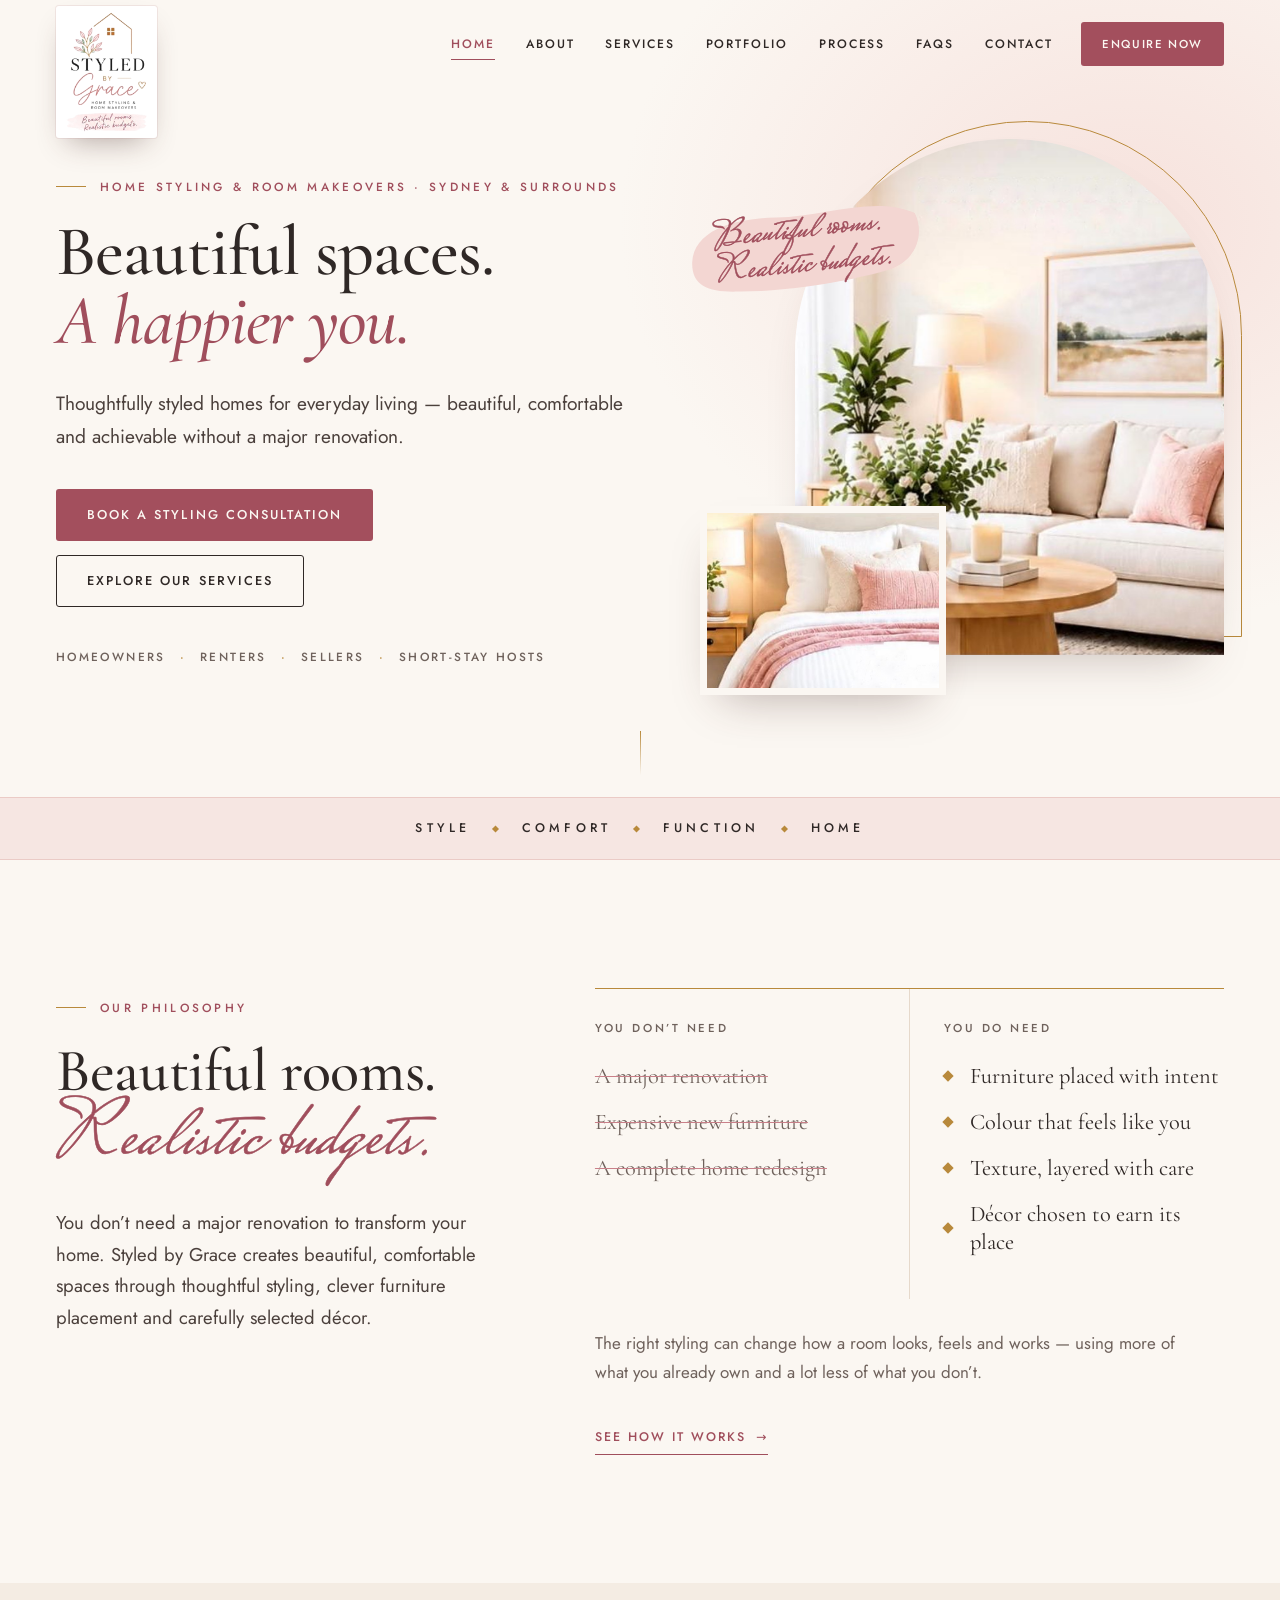
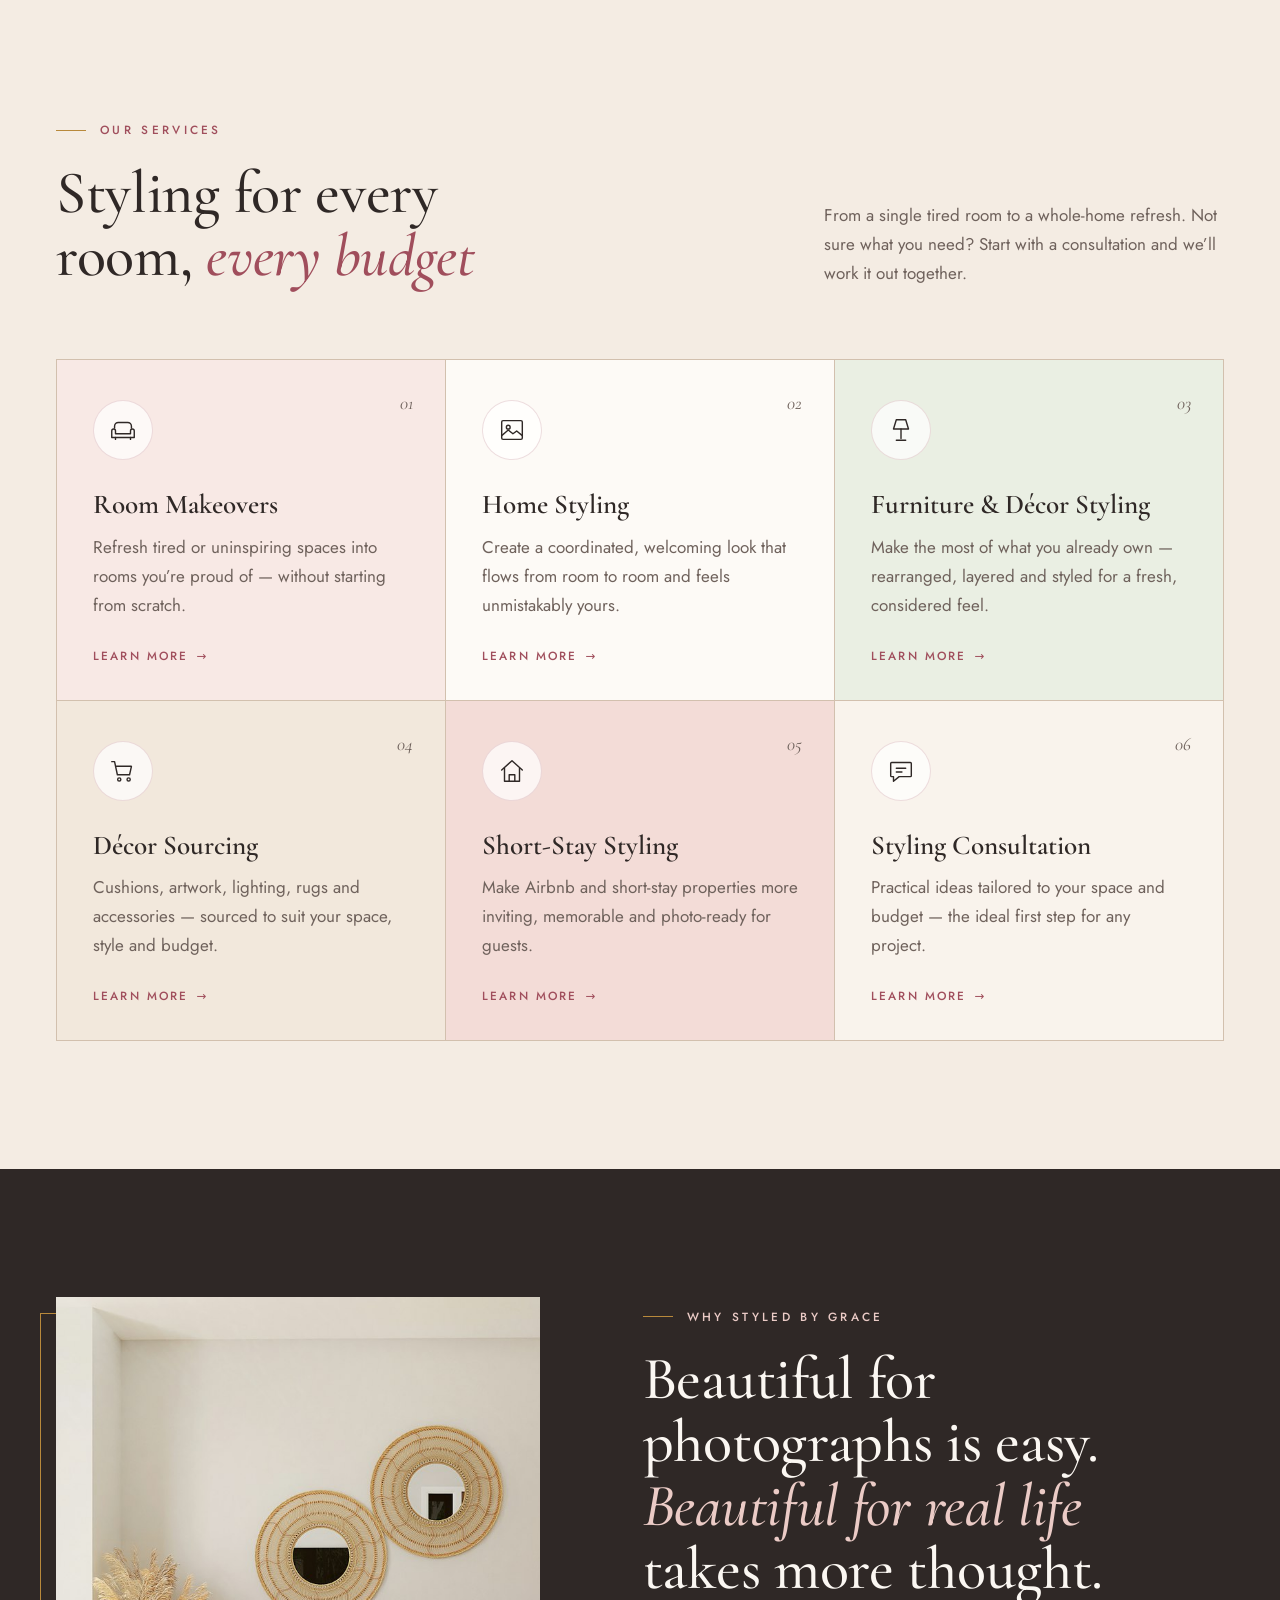
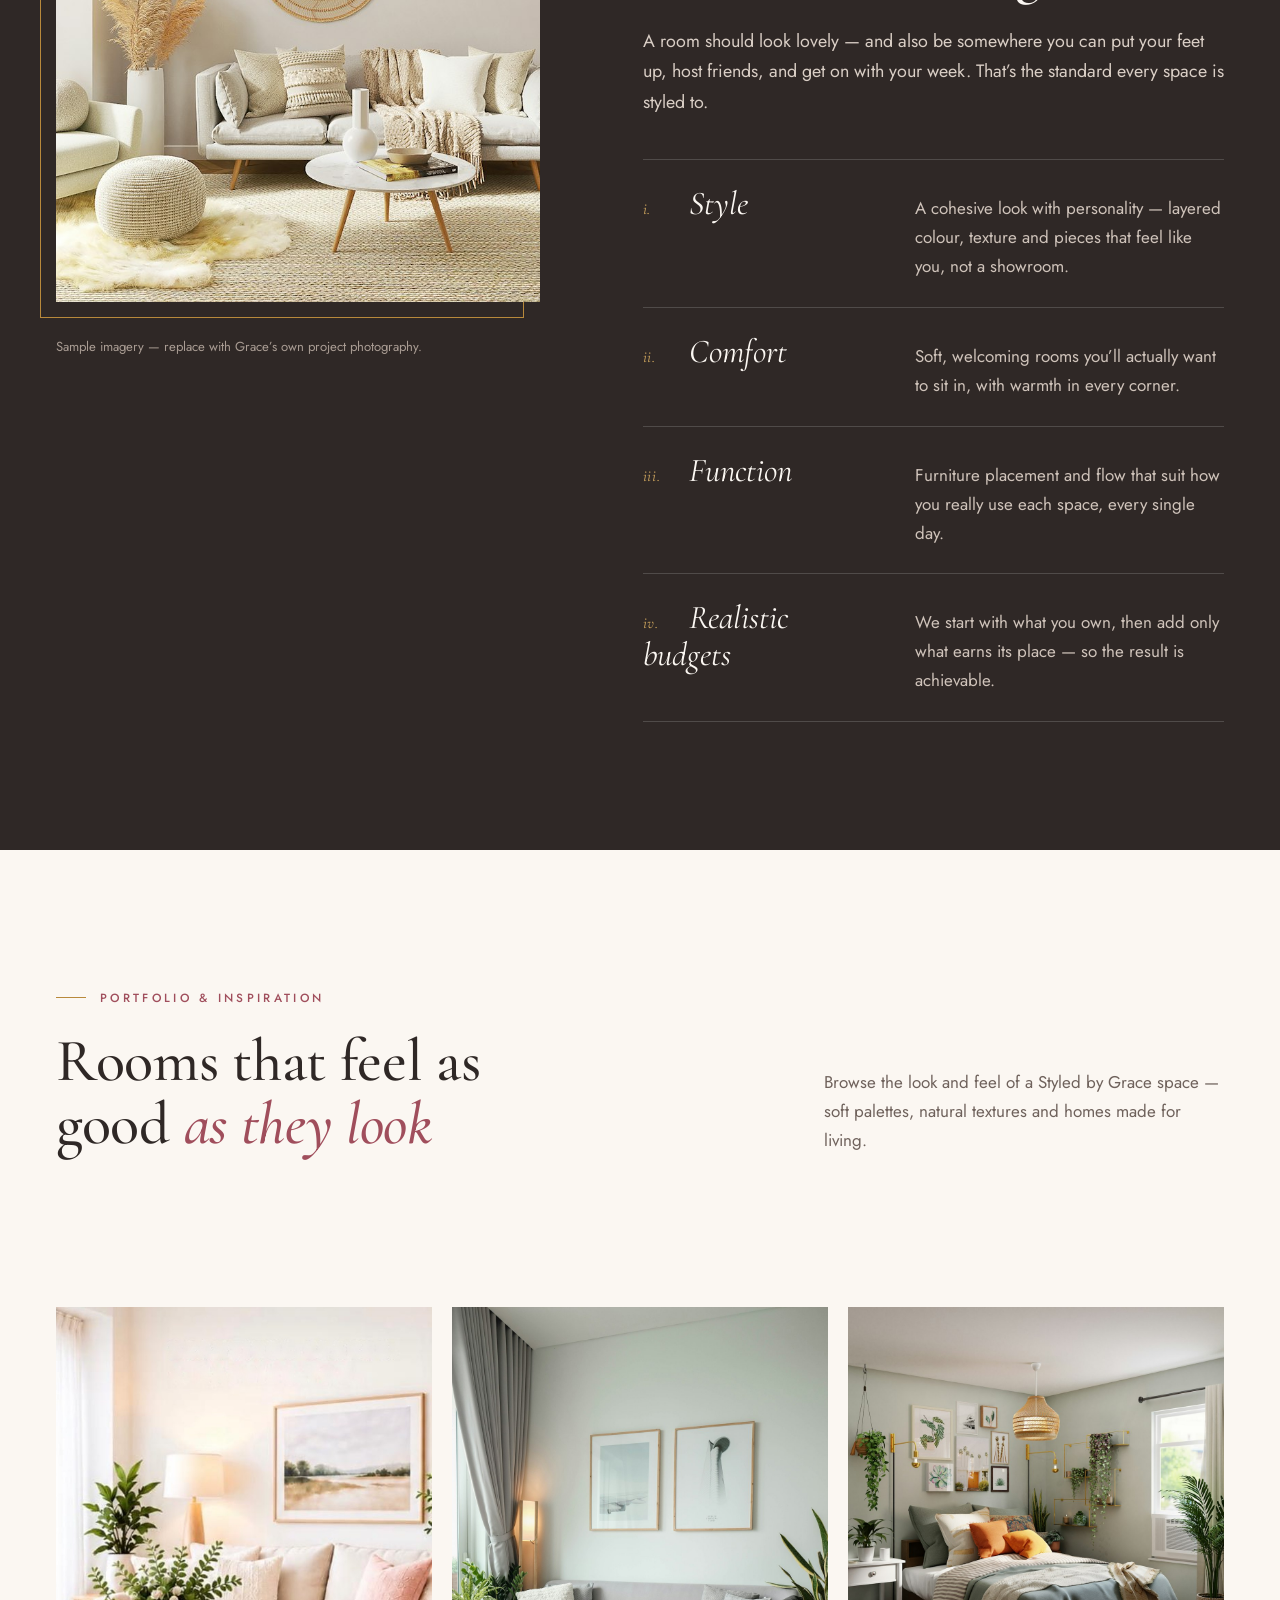
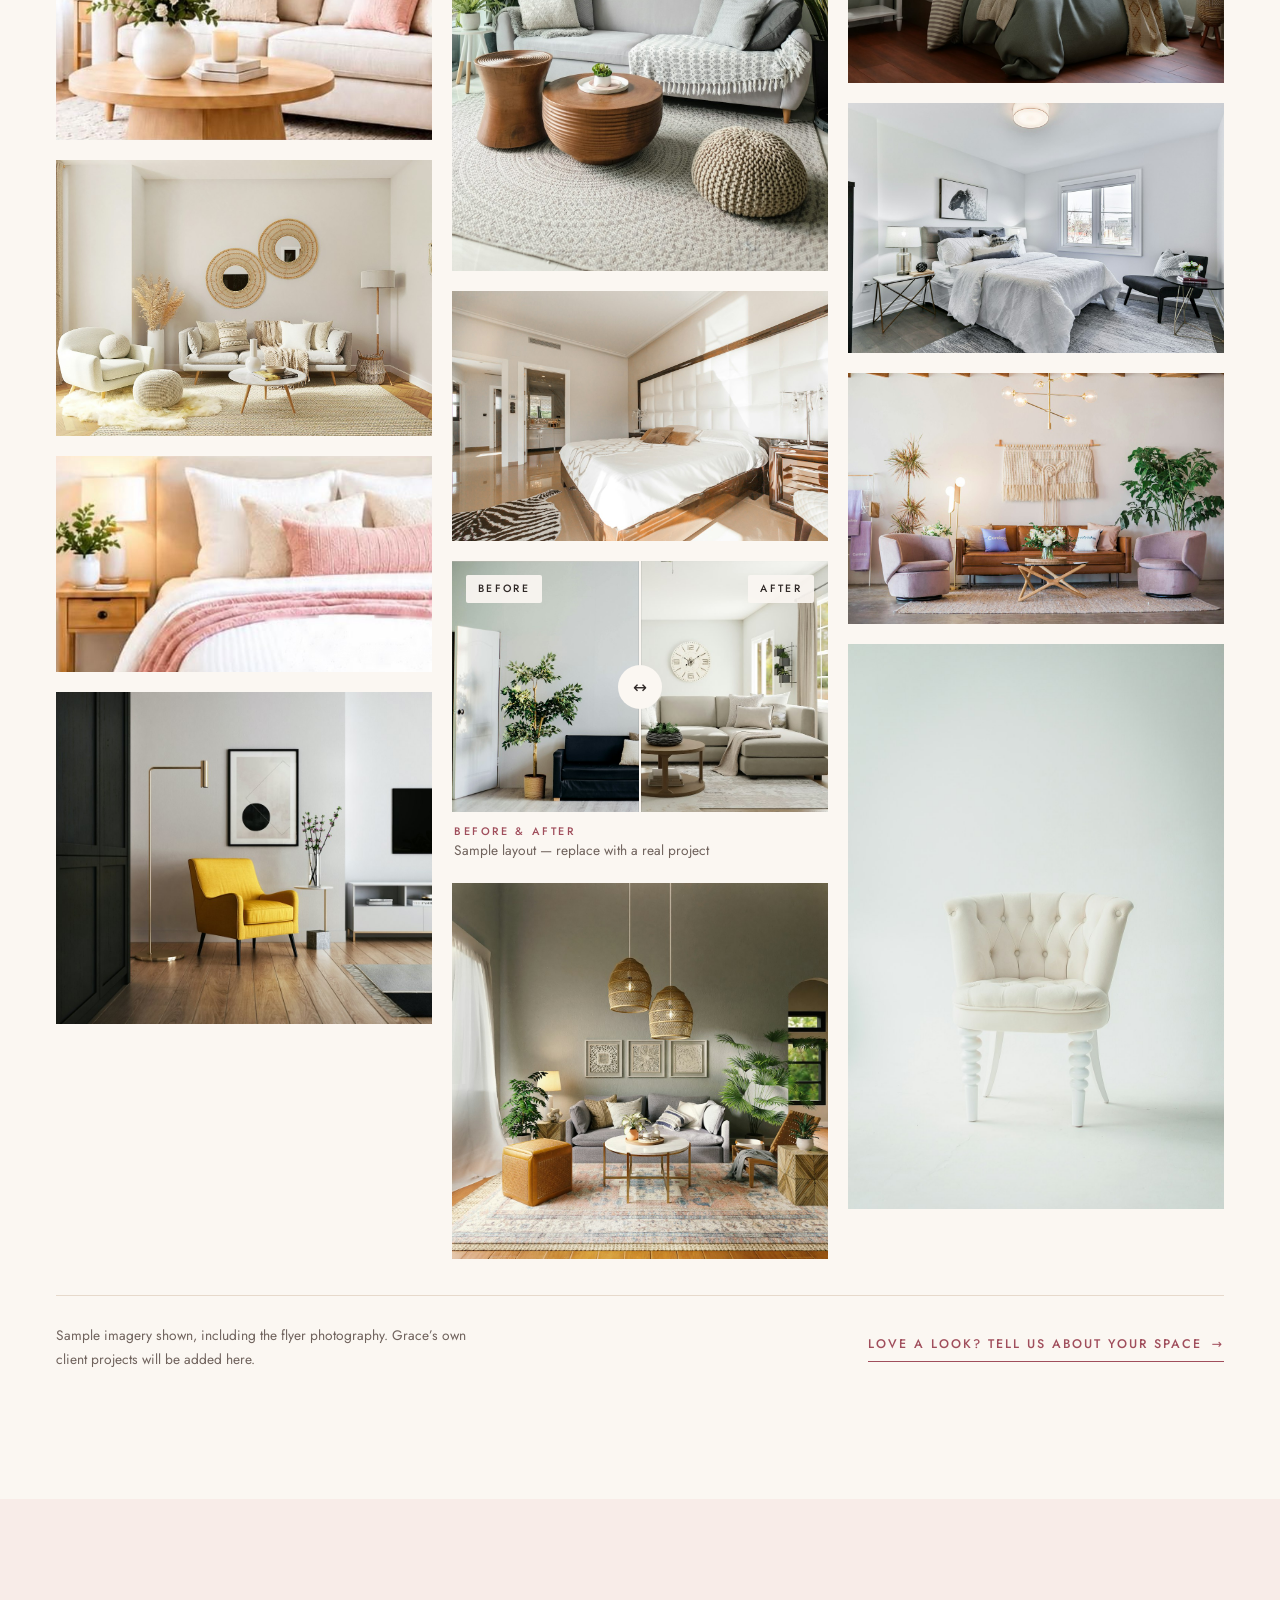
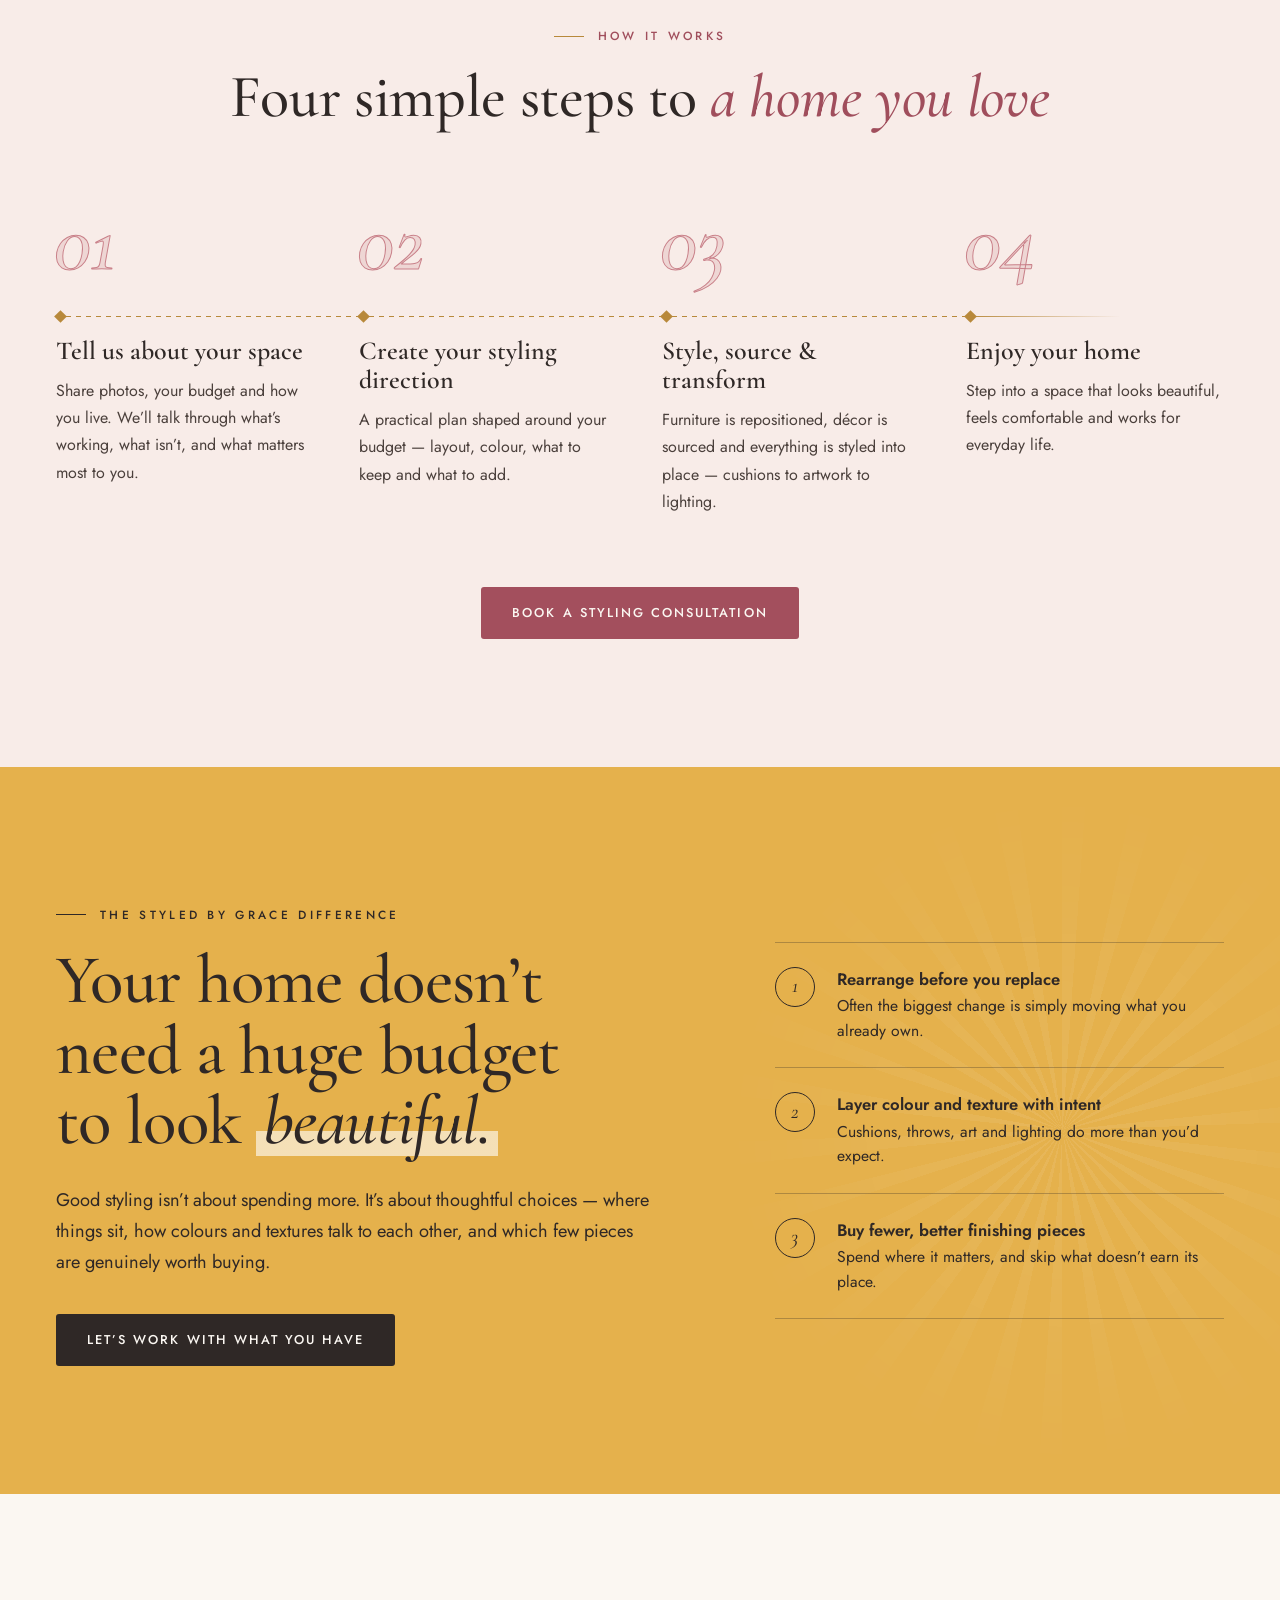
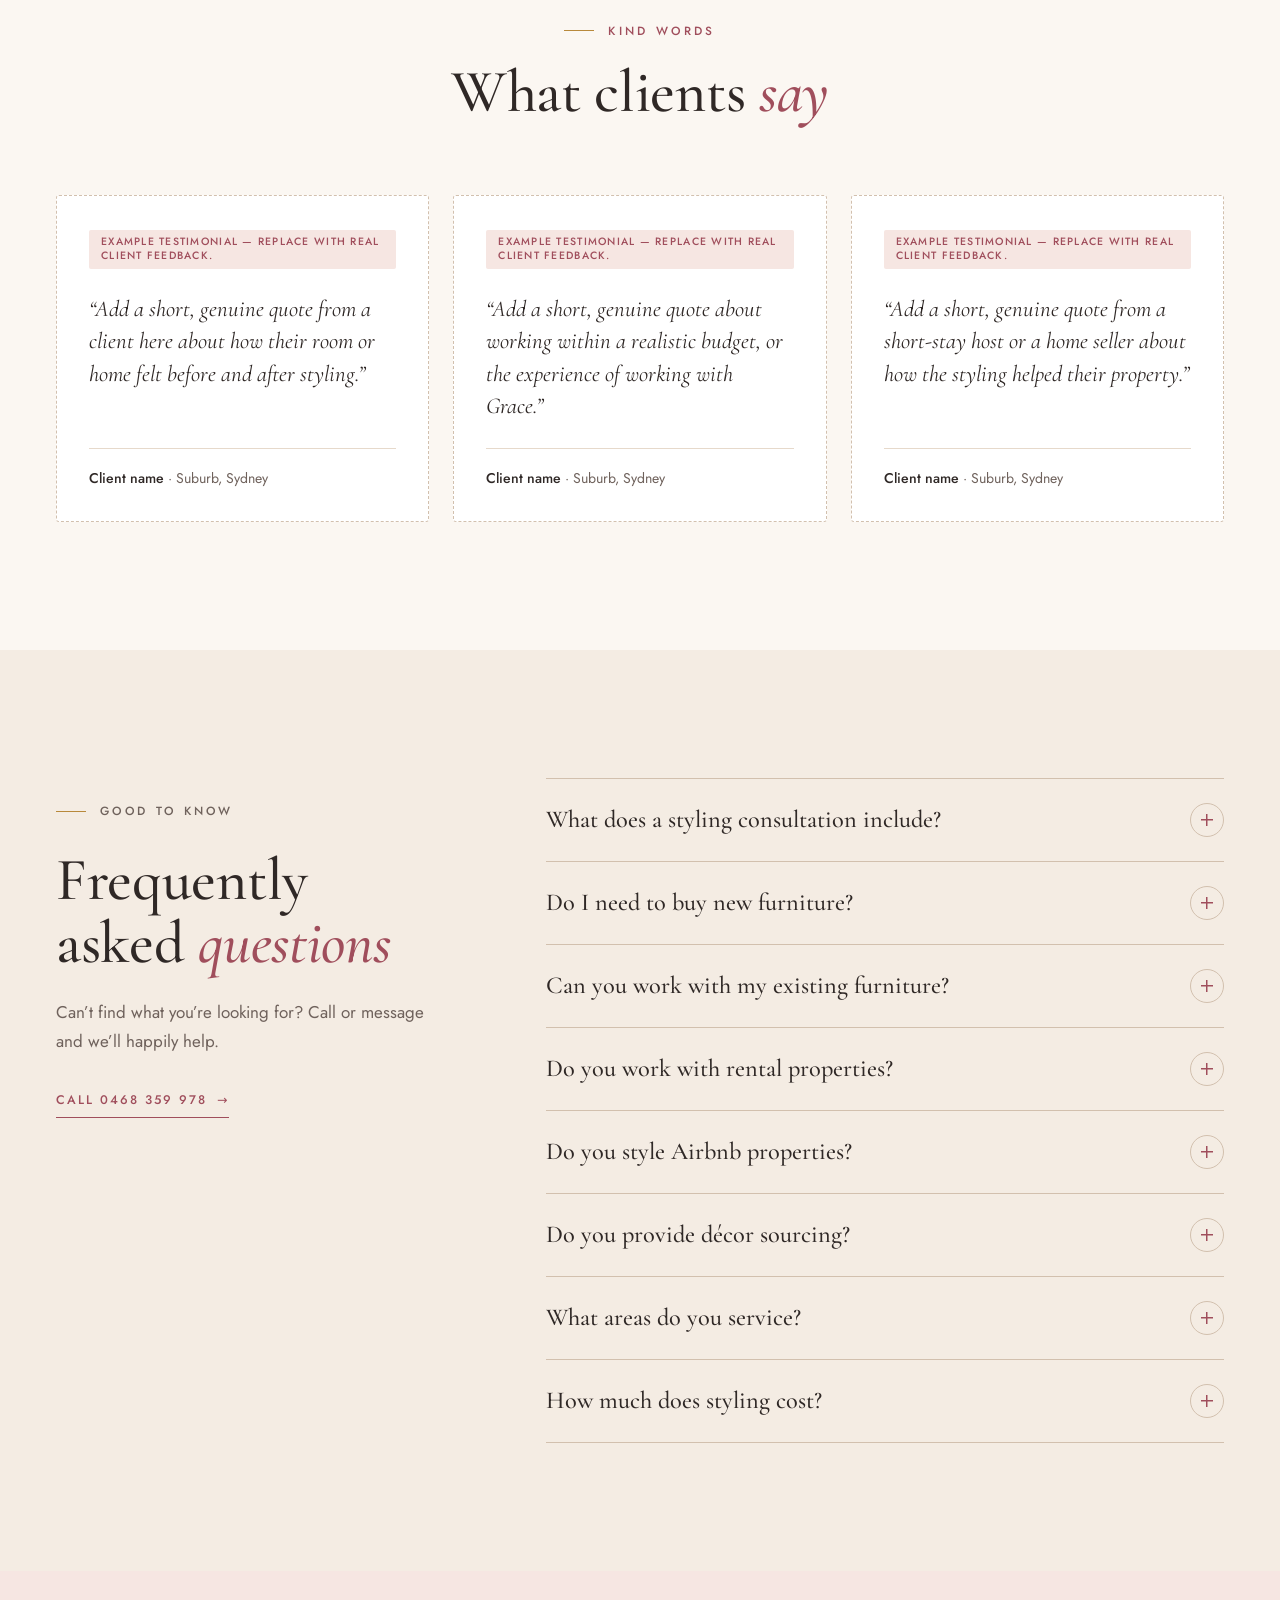
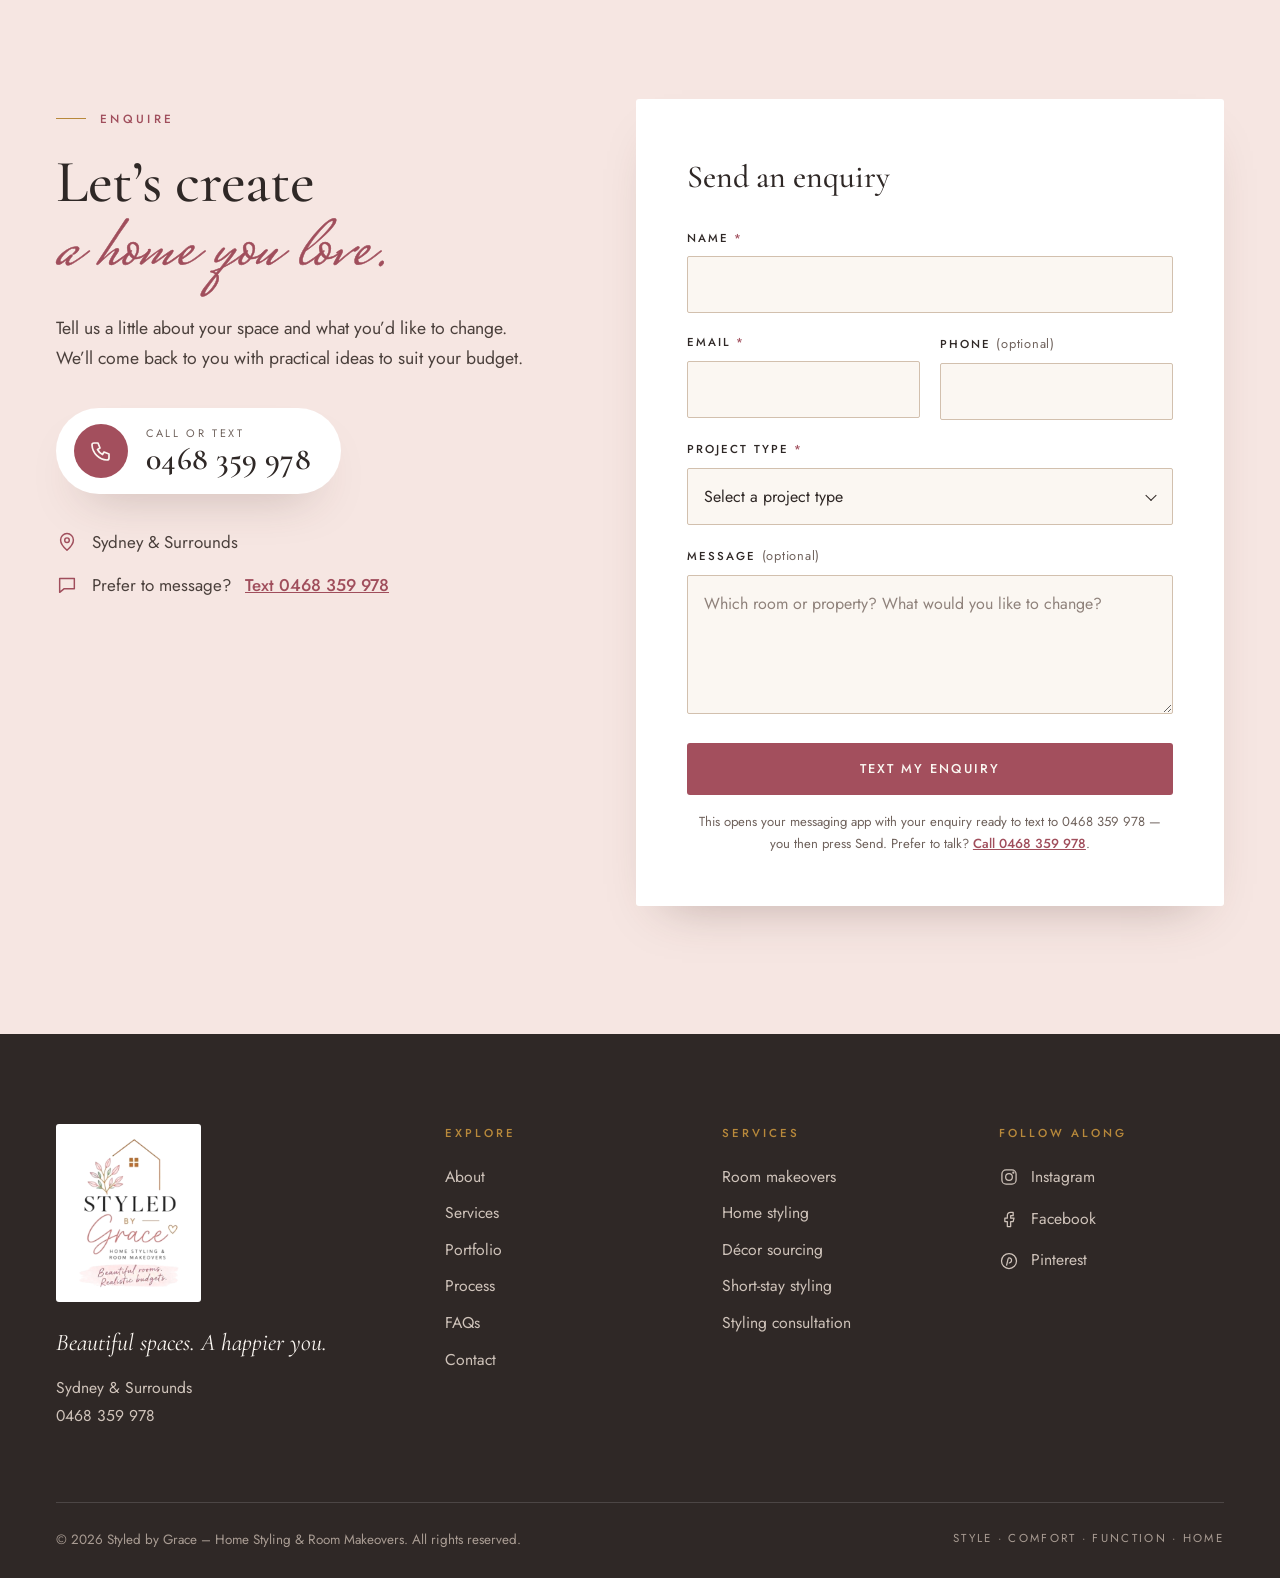
==== commit 87dca4af: "Update index.html" ====
--- a/index.html
+++ b/index.html
@@ -672,7 +672,7 @@
 
             <div class="field">
               <label for="f-message">Message <span class="opt">(optional)</span></label>
-              <textarea id="f-message" name="message" rows="4" placeholder="Which room or property? What would you like to change? Any budget in mind?"></textarea>
+              <textarea id="f-message" name="message" rows="4" placeholder="Which room or property? What would you like to change? "></textarea>
             </div>
 
             <button class="btn btn--primary btn--block" type="submit">Text My Enquiry</button>
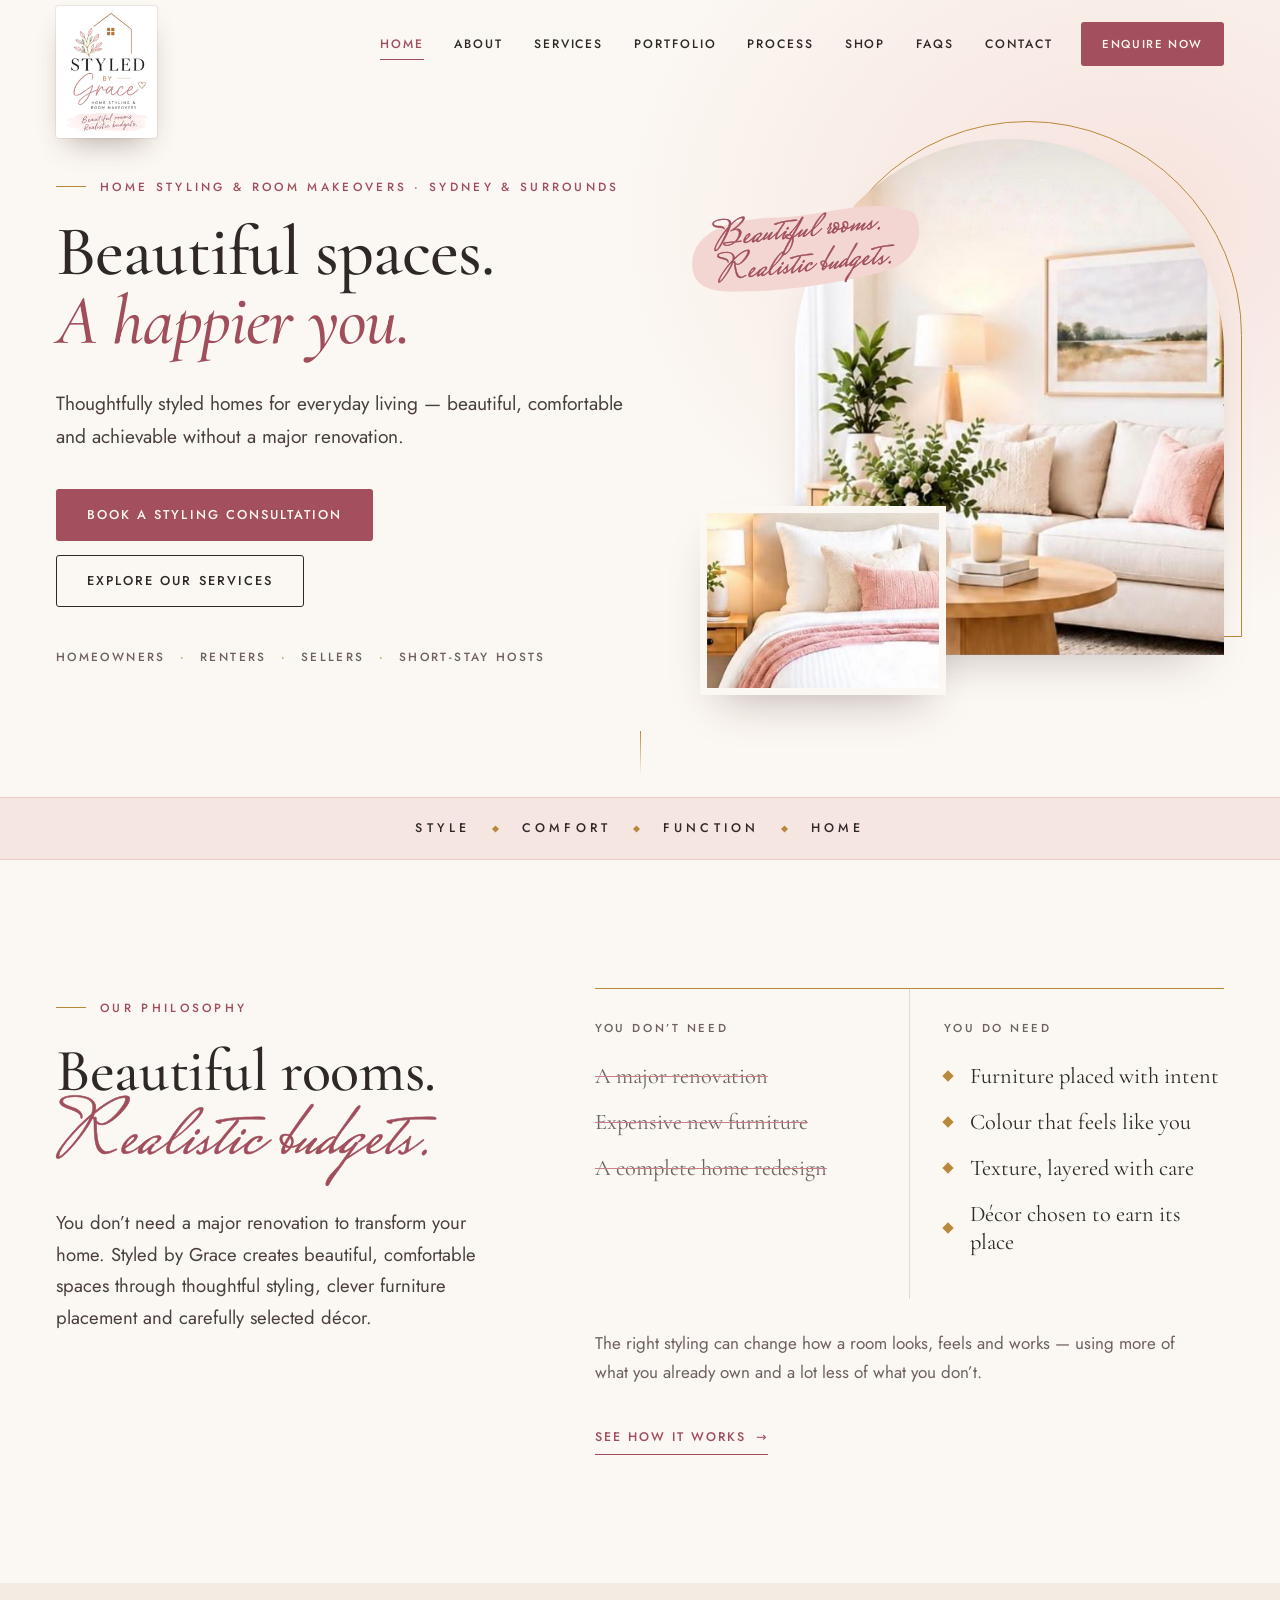
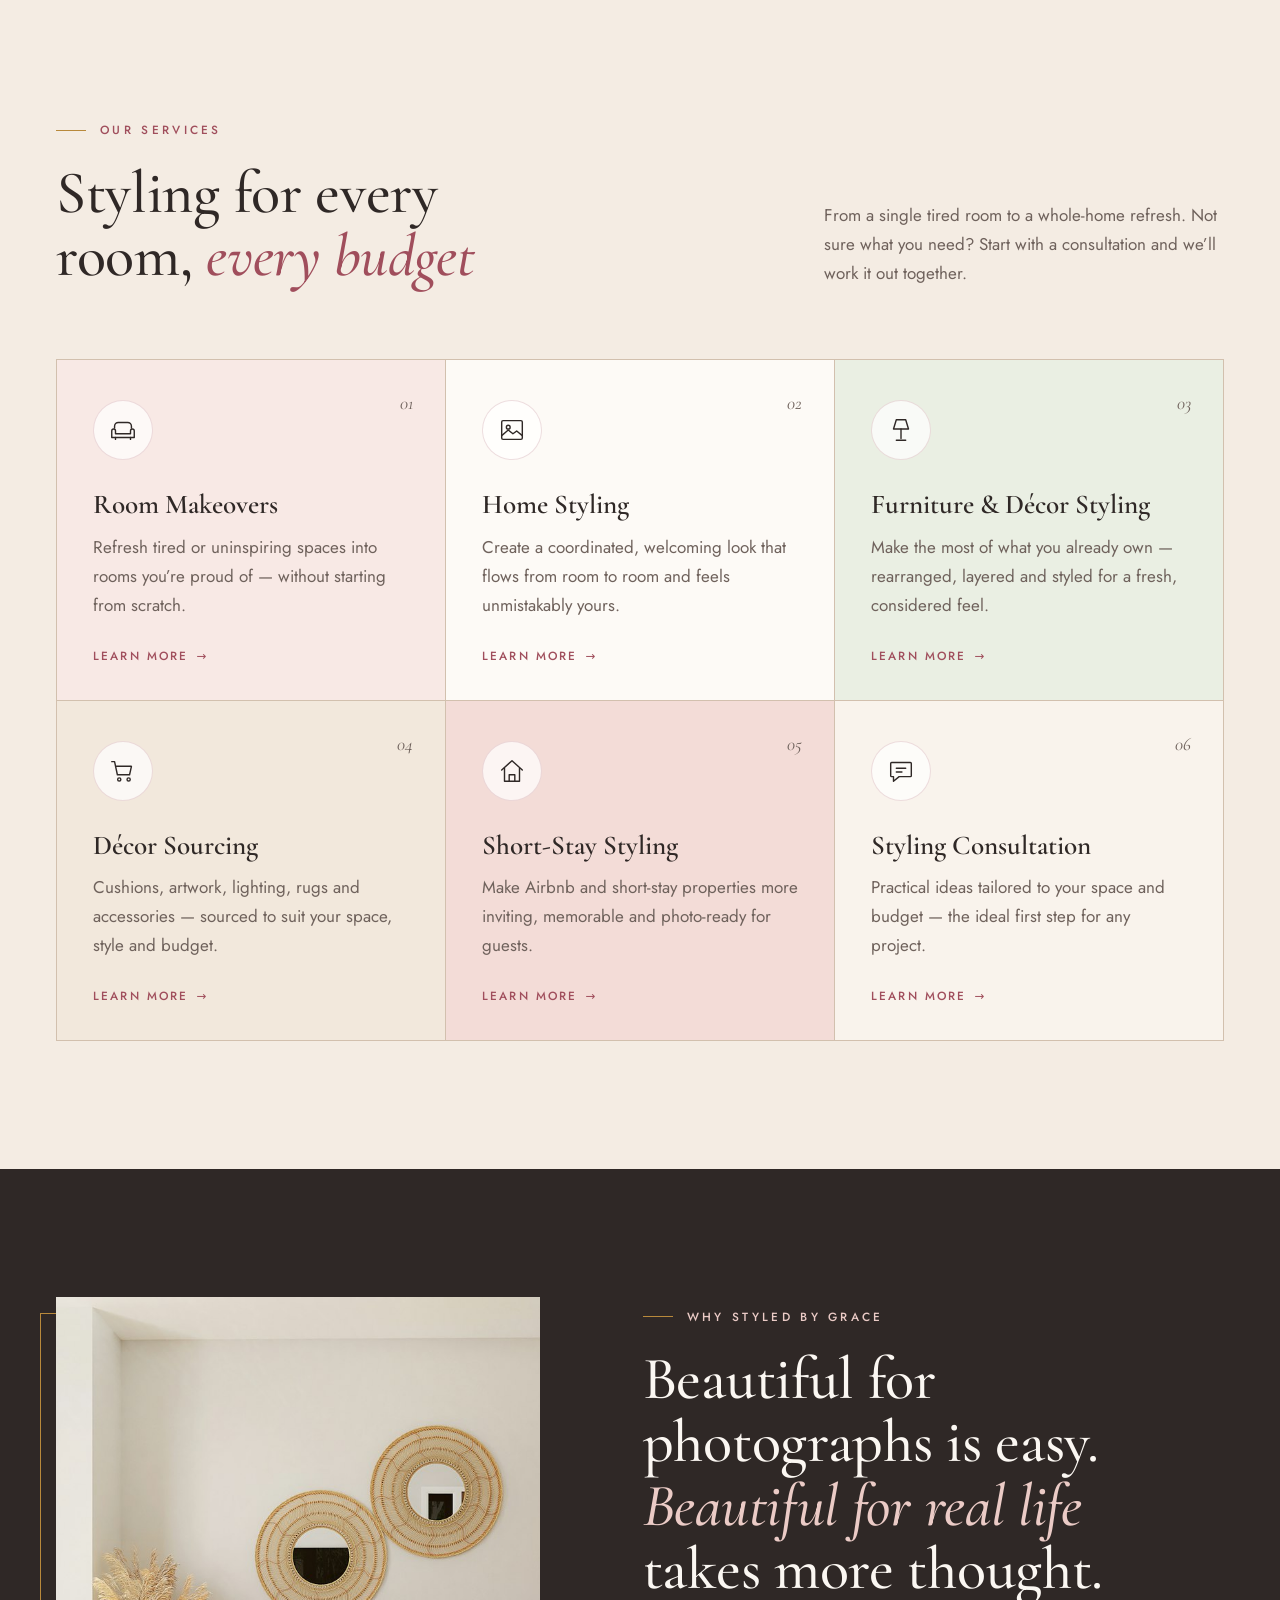
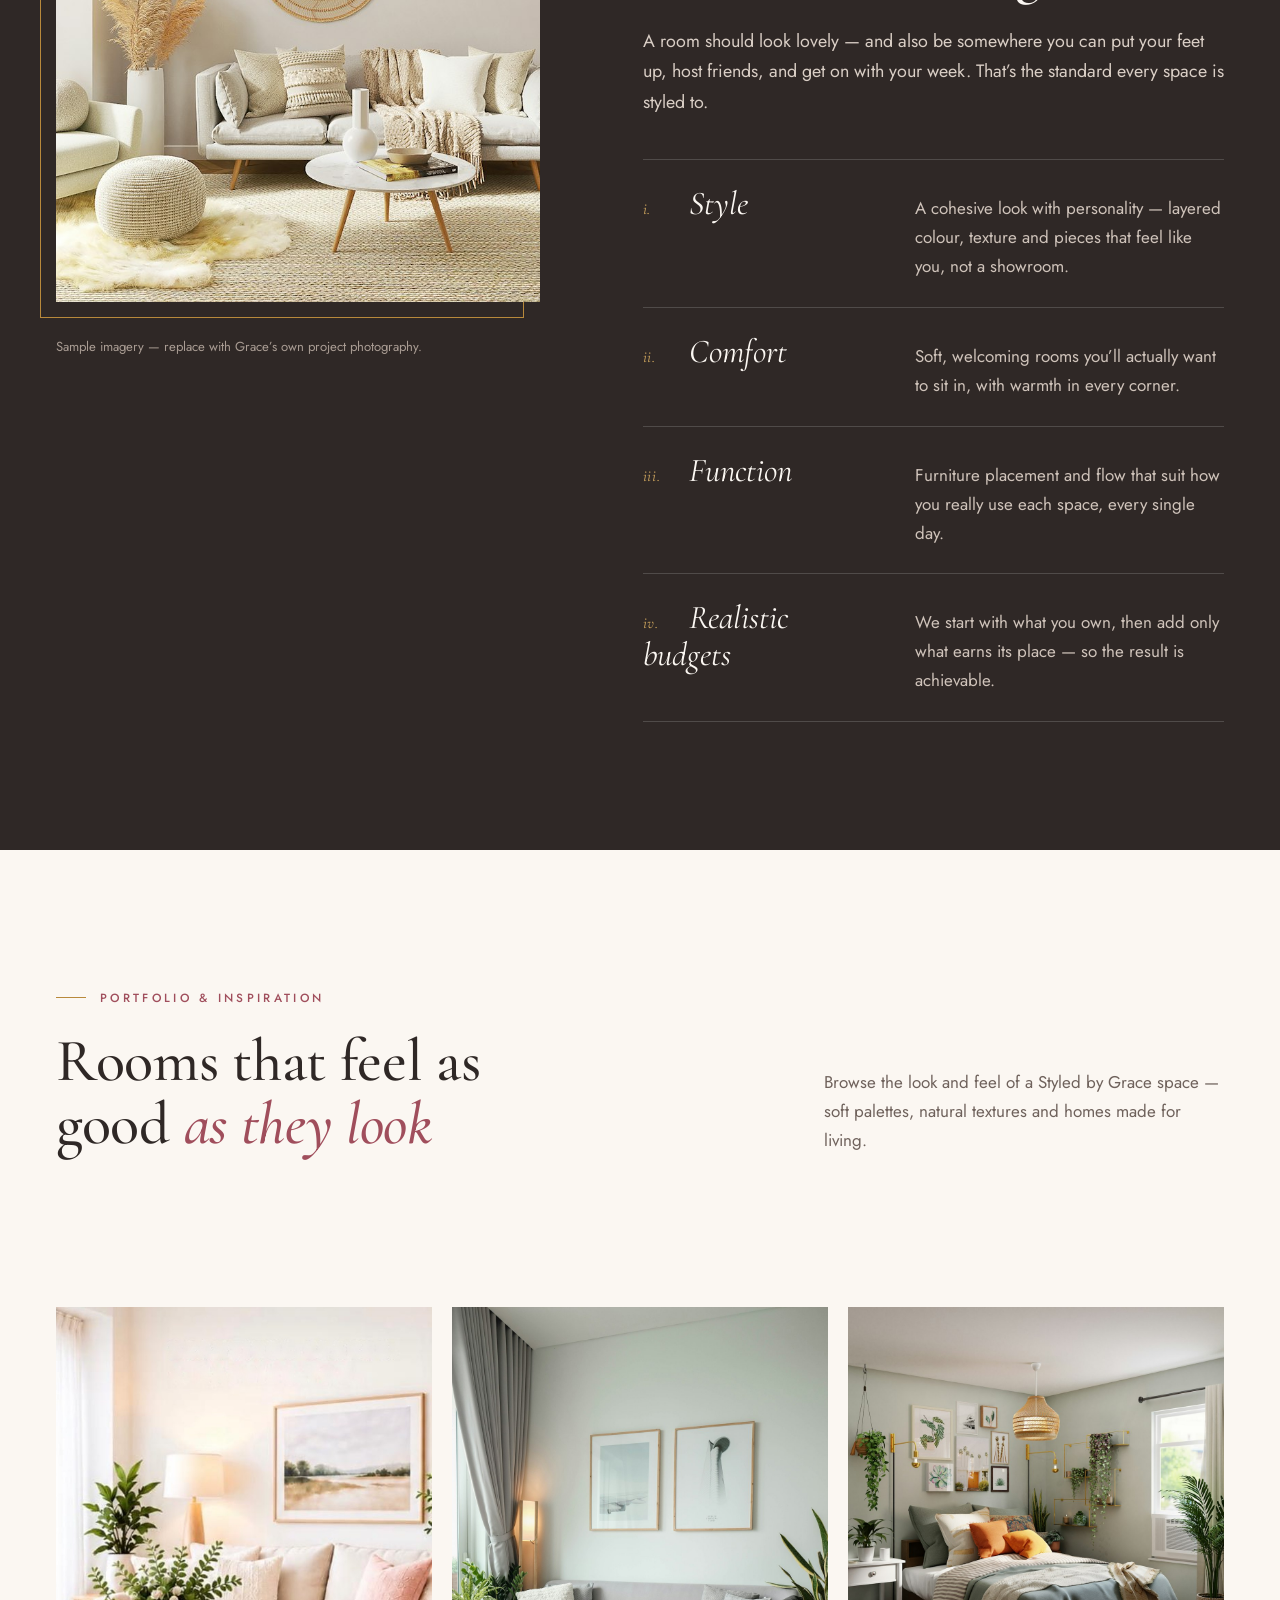
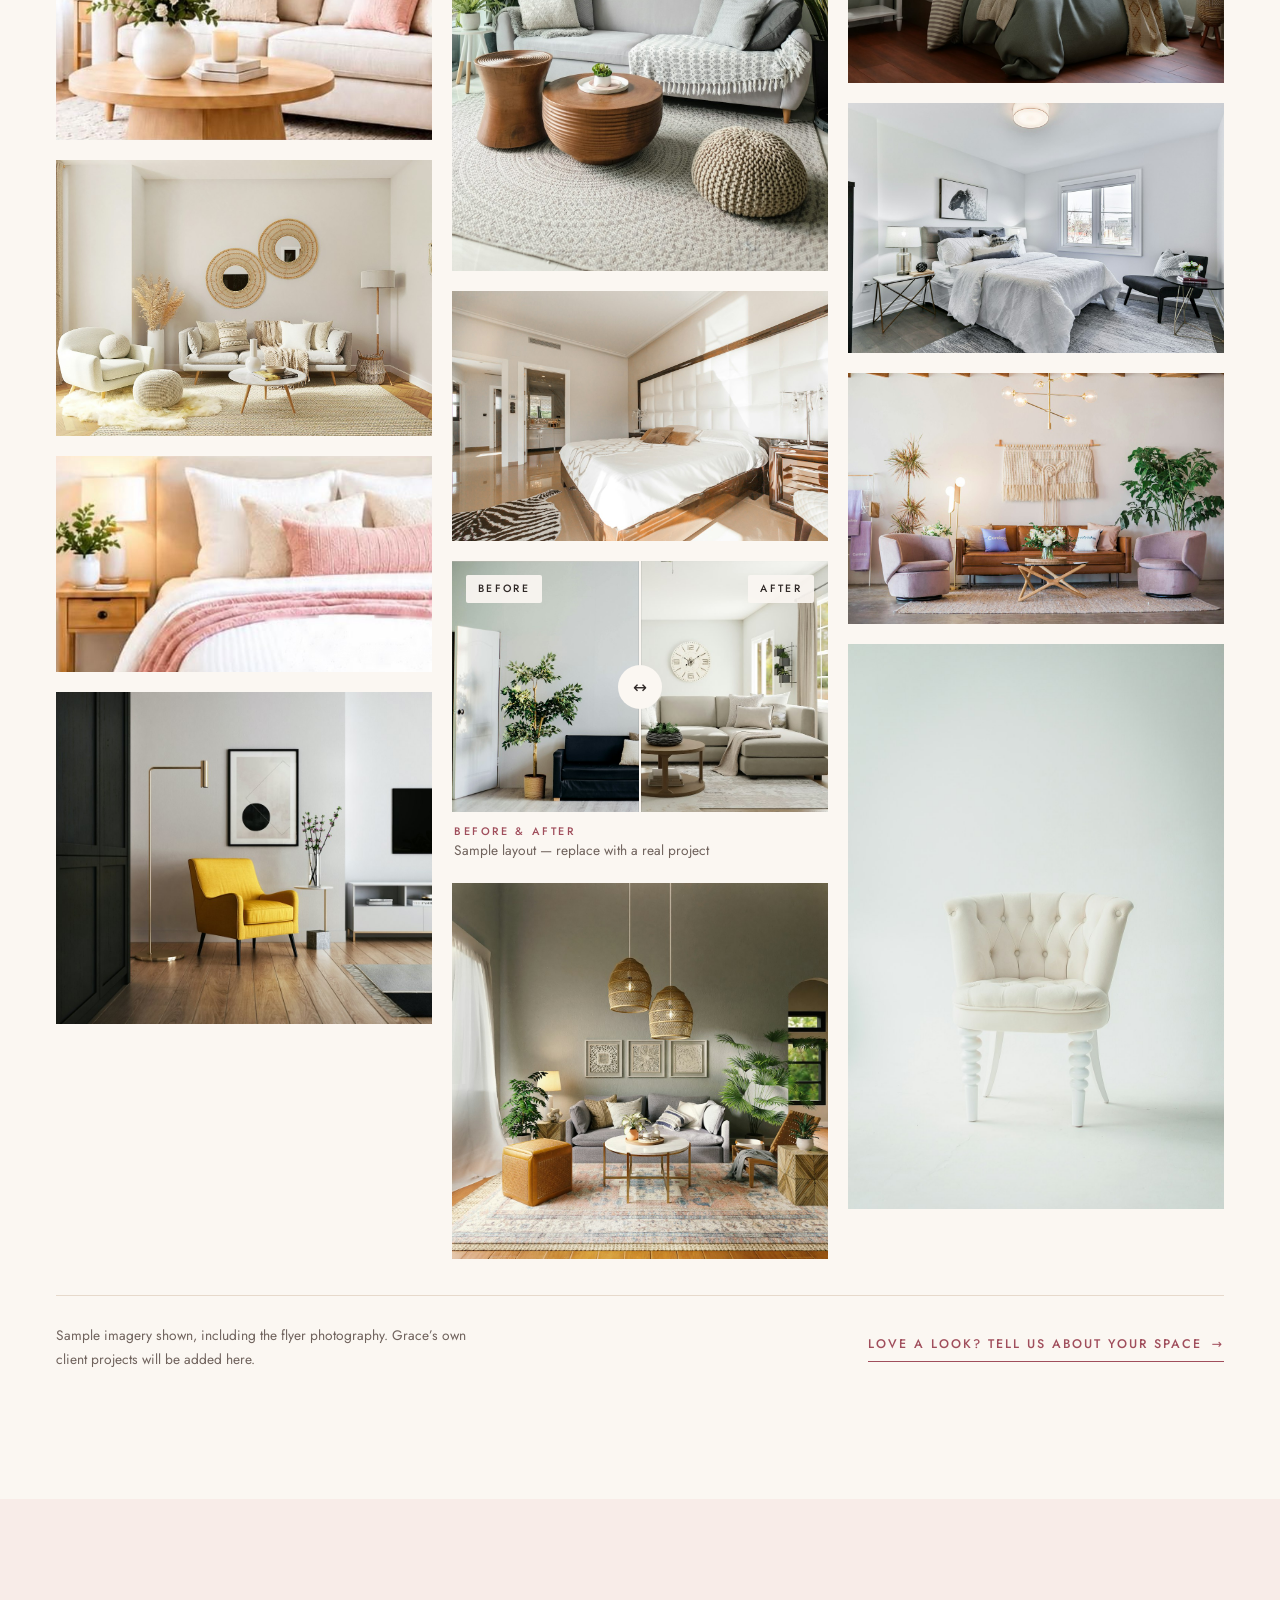
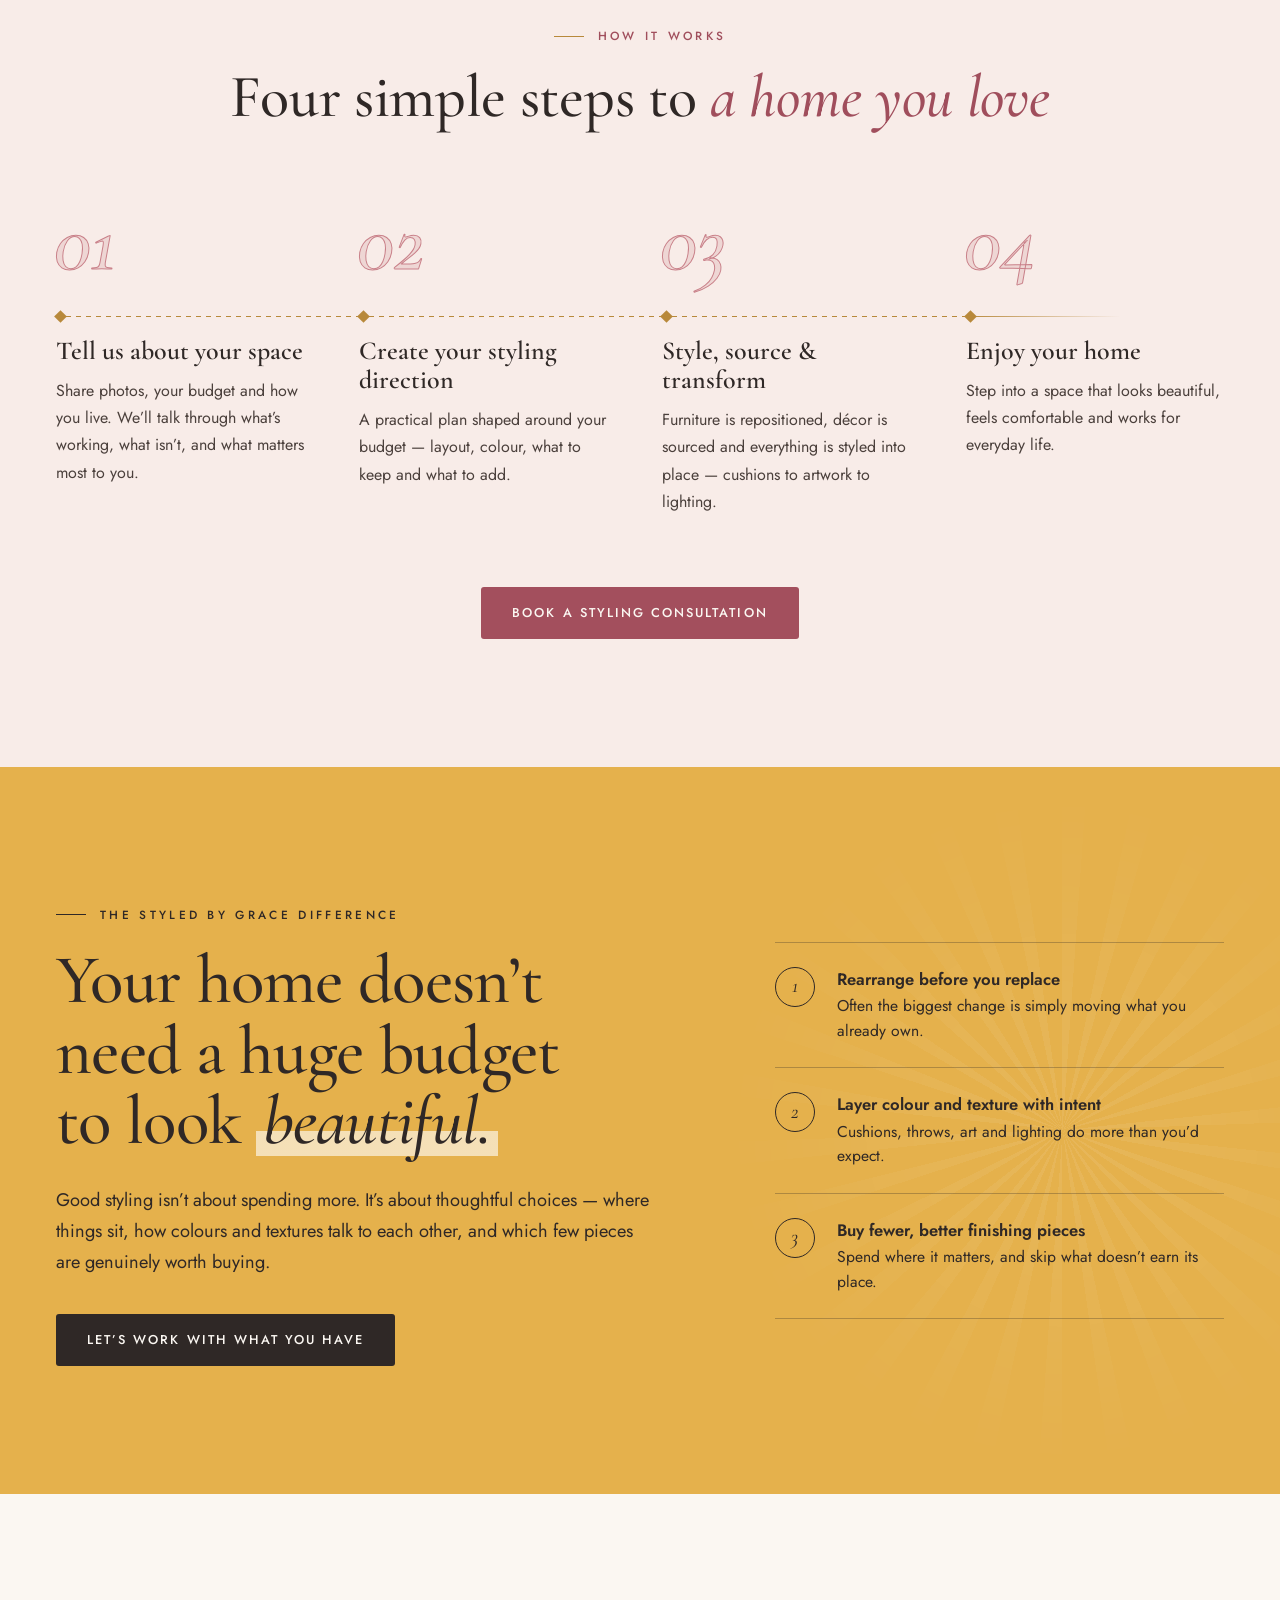
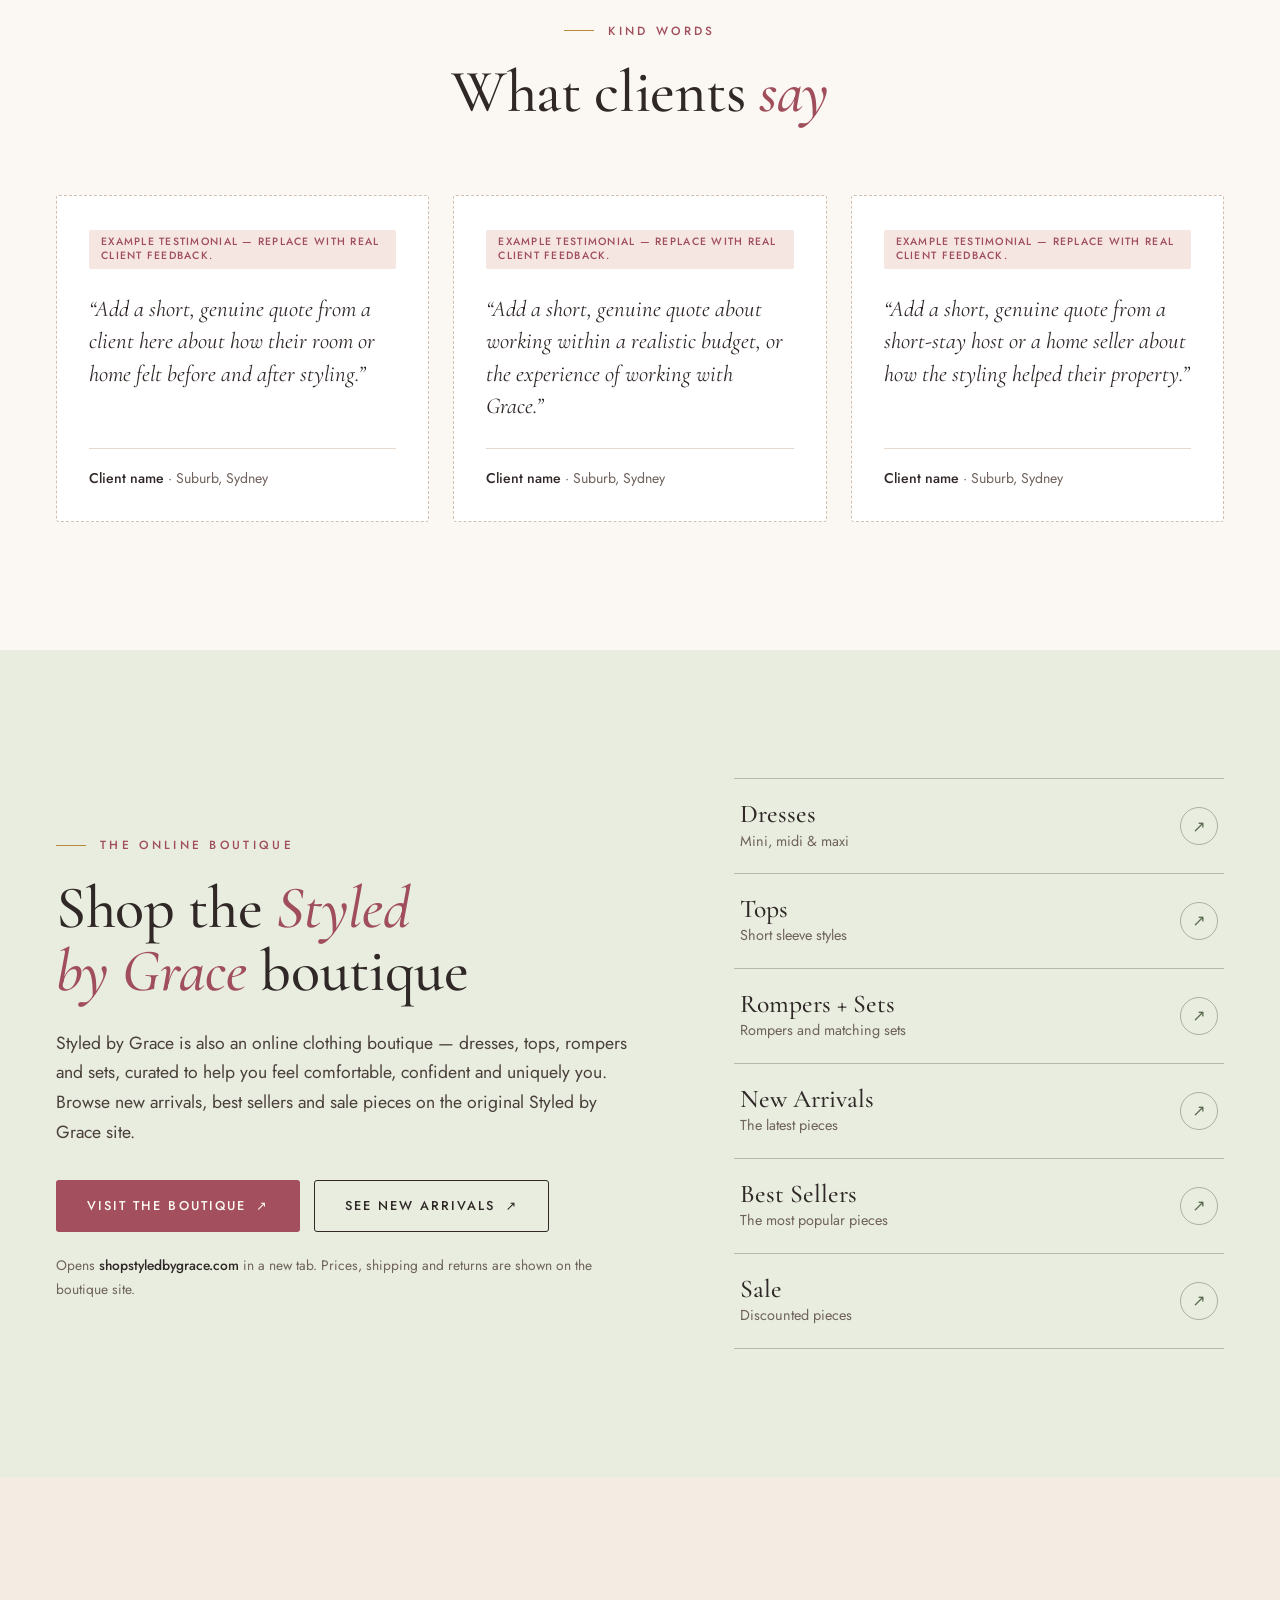
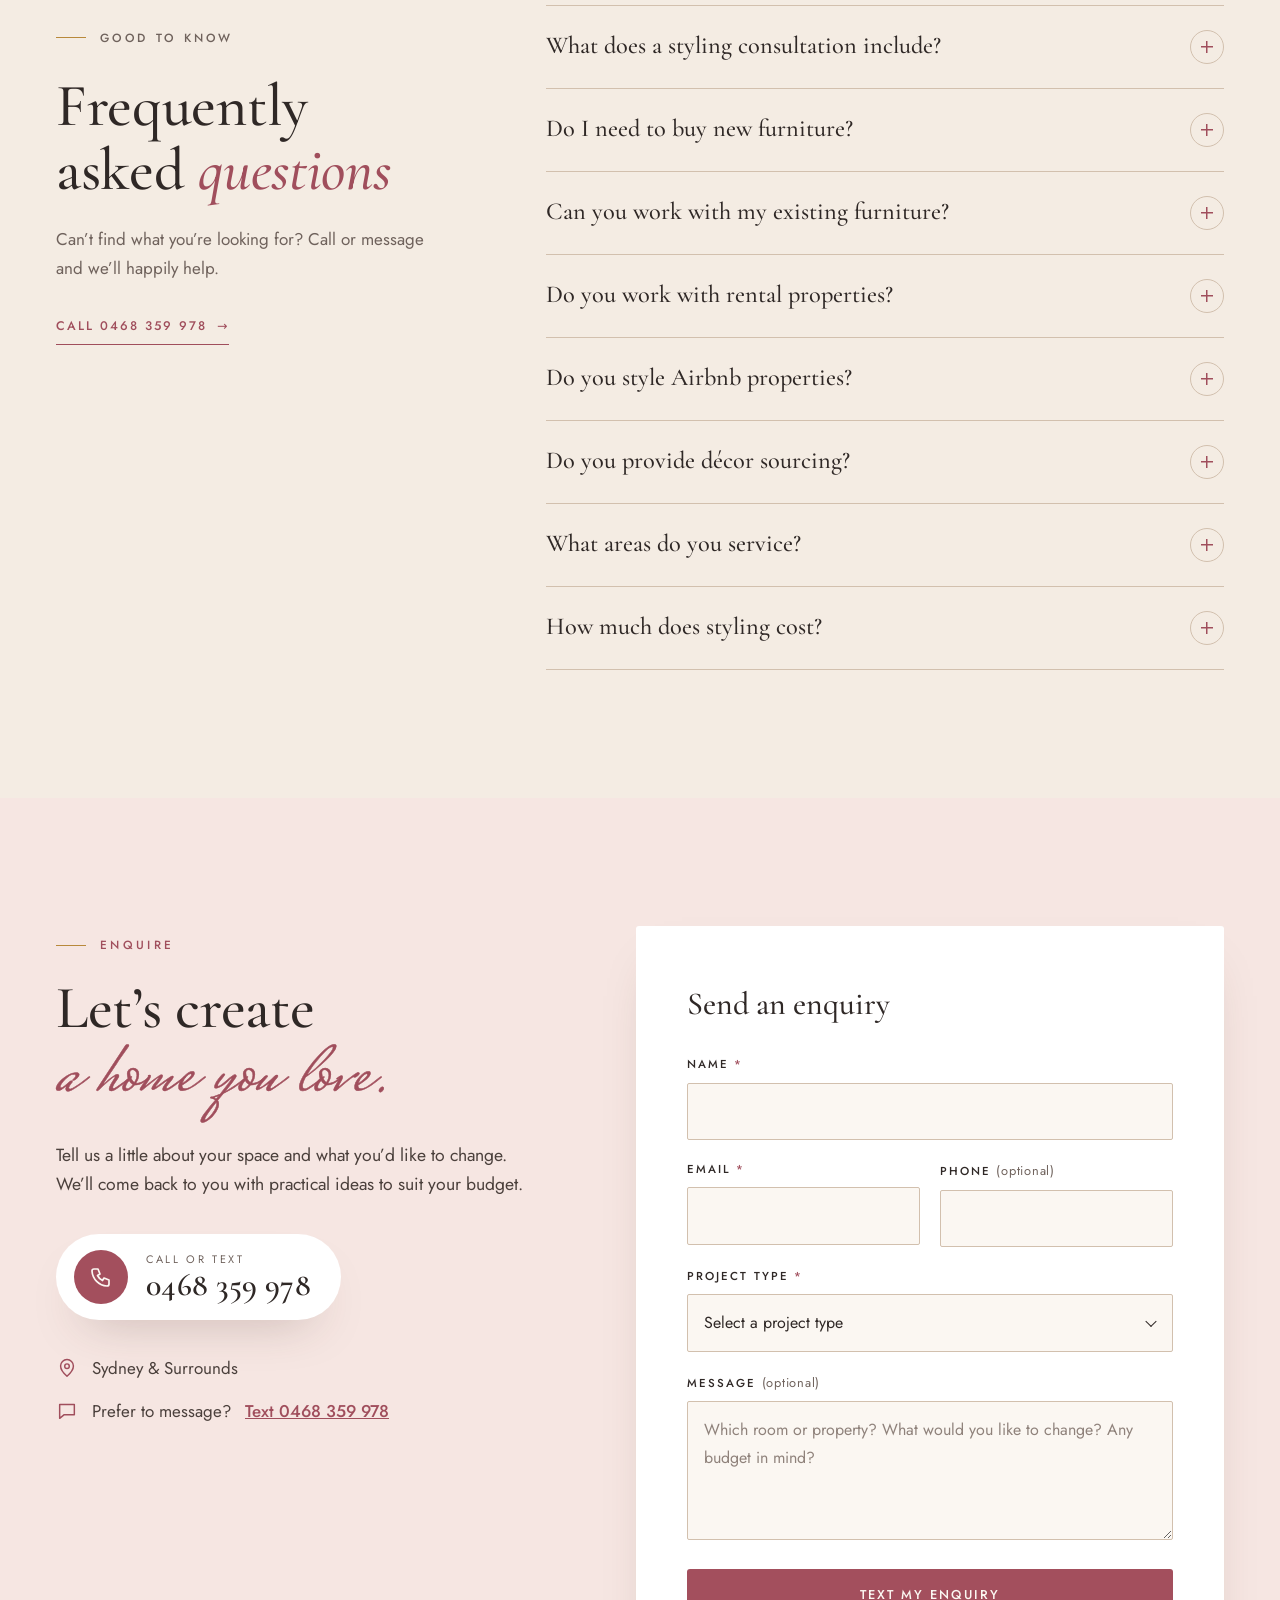
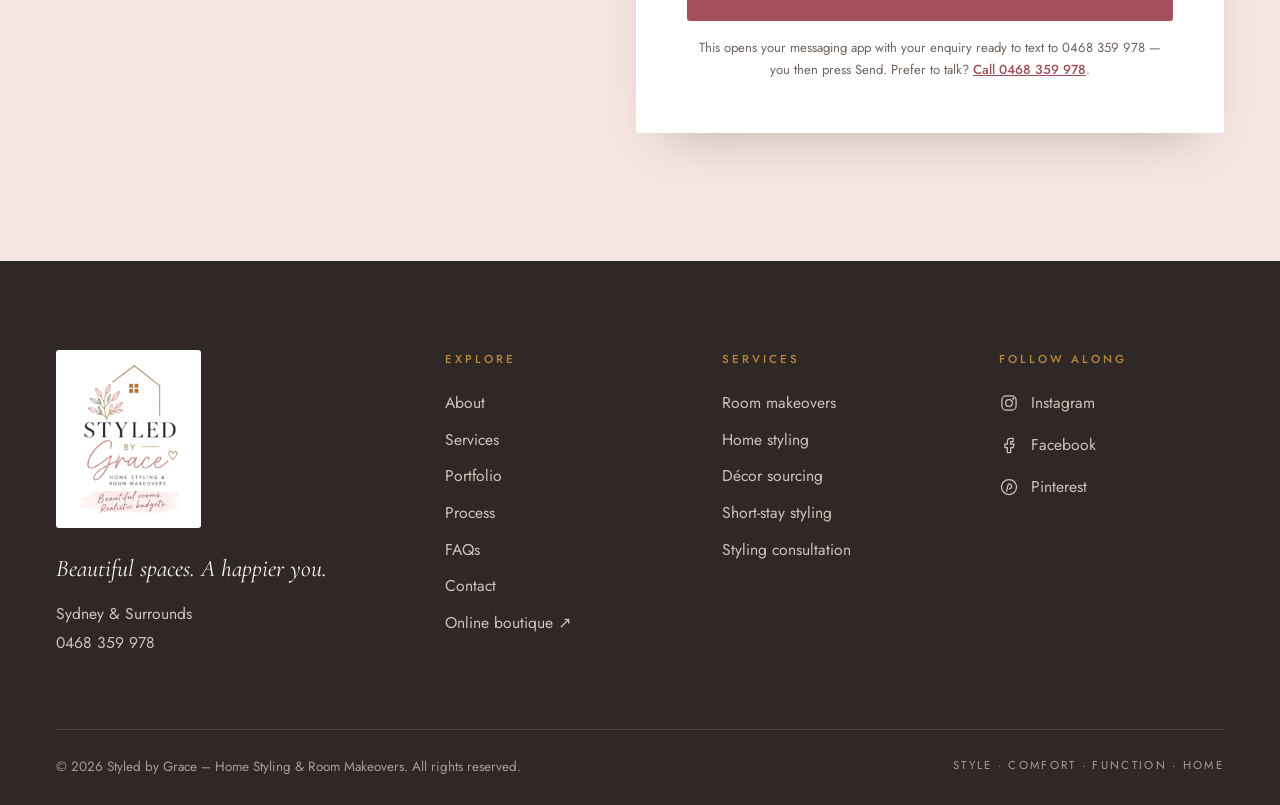
==== commit ddf5fadf: "Add files via upload" ====
--- a/index.html
+++ b/index.html
@@ -49,6 +49,7 @@
     "alternateName": "Styled by Grace",
     "description": "Home styling, room makeovers, décor sourcing, short-stay styling and styling consultations in Sydney & Surrounds.",
     "slogan": "Beautiful spaces. A happier you.",
+    "sameAs": ["https://shopstyledbygrace.com/"],
     "telephone": "+61468359978",
     "areaServed": { "@type": "AdministrativeArea", "name": "Sydney & Surrounds, New South Wales, Australia" },
     "address": { "@type": "PostalAddress", "addressRegion": "NSW", "addressCountry": "AU" },
@@ -83,6 +84,7 @@
           <li><a href="#services" data-spy="services">Services</a></li>
           <li><a href="#portfolio" data-spy="portfolio">Portfolio</a></li>
           <li><a href="#process" data-spy="process">Process</a></li>
+          <li><a href="#shop" data-spy="shop">Shop</a></li>
           <li><a href="#faq" data-spy="faq">FAQs</a></li>
           <li><a href="#contact" data-spy="contact">Contact</a></li>
         </ul>
@@ -544,6 +546,39 @@
             <figcaption><b>Client name</b> · Suburb, Sydney</figcaption>
           </figure>
         </div>
+      </div>
+    </section>
+
+    <!-- ============================================================
+         ONLINE BOUTIQUE — cross-link to the original Styled by Grace shop (https://shopstyledbygrace.com/).
+         The wording comes from that site itself ("online boutique", "clothing"). Only collections that are
+         live on the shop are linked (its own menu also lists some that currently 404 — those are left out).
+         Opens in a new tab so visitors don't lose this page. Update the links here if the shop's collections change.
+         ============================================================ -->
+    <section class="section shop" id="shop" aria-labelledby="shop-title">
+      <div class="container shop__grid">
+
+        <div class="shop__intro reveal">
+          <p class="eyebrow">The online boutique</p>
+          <h2 class="display" id="shop-title">Shop the <em>Styled by Grace</em> boutique</h2>
+          <p class="shop__lead">Styled by Grace is also an online clothing boutique — dresses, tops, rompers and sets, curated to help you feel comfortable, confident and uniquely you. Browse new arrivals, best sellers and sale pieces on the original Styled by Grace site.</p>
+
+          <div class="shop__actions">
+            <a class="btn btn--primary" href="https://shopstyledbygrace.com/" target="_blank" rel="noopener">Visit the Boutique <span aria-hidden="true">↗</span><span class="visually-hidden"> (opens shopstyledbygrace.com in a new tab)</span></a>
+            <a class="btn btn--ghost" href="https://shopstyledbygrace.com/collections/new-arrivals" target="_blank" rel="noopener">See New Arrivals <span aria-hidden="true">↗</span><span class="visually-hidden"> (opens in a new tab)</span></a>
+          </div>
+          <p class="shop__note">Opens <strong>shopstyledbygrace.com</strong> in a new tab. Prices, shipping and returns are shown on the boutique site.</p>
+        </div>
+
+        <ul class="shop__list reveal" aria-label="Boutique collections">
+          <li><a href="https://shopstyledbygrace.com/collections/dresses-2" target="_blank" rel="noopener"><span class="shop__name">Dresses</span><span class="shop__desc">Mini, midi &amp; maxi</span><span class="shop__go" aria-hidden="true">↗</span><span class="visually-hidden">(opens in a new tab)</span></a></li>
+          <li><a href="https://shopstyledbygrace.com/collections/tops" target="_blank" rel="noopener"><span class="shop__name">Tops</span><span class="shop__desc">Short sleeve styles</span><span class="shop__go" aria-hidden="true">↗</span><span class="visually-hidden">(opens in a new tab)</span></a></li>
+          <li><a href="https://shopstyledbygrace.com/collections/rompers-sets" target="_blank" rel="noopener"><span class="shop__name">Rompers + Sets</span><span class="shop__desc">Rompers and matching sets</span><span class="shop__go" aria-hidden="true">↗</span><span class="visually-hidden">(opens in a new tab)</span></a></li>
+          <li><a href="https://shopstyledbygrace.com/collections/new-arrivals" target="_blank" rel="noopener"><span class="shop__name">New Arrivals</span><span class="shop__desc">The latest pieces</span><span class="shop__go" aria-hidden="true">↗</span><span class="visually-hidden">(opens in a new tab)</span></a></li>
+          <li><a href="https://shopstyledbygrace.com/collections/best-sellers" target="_blank" rel="noopener"><span class="shop__name">Best Sellers</span><span class="shop__desc">The most popular pieces</span><span class="shop__go" aria-hidden="true">↗</span><span class="visually-hidden">(opens in a new tab)</span></a></li>
+          <li><a href="https://shopstyledbygrace.com/collections/sale" target="_blank" rel="noopener"><span class="shop__name">Sale</span><span class="shop__desc">Discounted pieces</span><span class="shop__go" aria-hidden="true">↗</span><span class="visually-hidden">(opens in a new tab)</span></a></li>
+        </ul>
+
       </div>
     </section>
 
@@ -672,7 +707,7 @@
 
             <div class="field">
               <label for="f-message">Message <span class="opt">(optional)</span></label>
-              <textarea id="f-message" name="message" rows="4" placeholder="Which room or property? What would you like to change? "></textarea>
+              <textarea id="f-message" name="message" rows="4" placeholder="Which room or property? What would you like to change? Any budget in mind?"></textarea>
             </div>
 
             <button class="btn btn--primary btn--block" type="submit">Text My Enquiry</button>
@@ -724,6 +759,7 @@
           <li><a href="#process">Process</a></li>
           <li><a href="#faq">FAQs</a></li>
           <li><a href="#contact">Contact</a></li>
+          <li><a href="https://shopstyledbygrace.com/" target="_blank" rel="noopener">Online boutique <span aria-hidden="true">↗</span><span class="visually-hidden">(opens in a new tab)</span></a></li>
         </ul>
       </nav>
 
--- a/styles.css
+++ b/styles.css
@@ -488,6 +488,31 @@
 .qa[open] .qa__body { animation: qaIn .45s var(--ease); }
 @keyframes qaIn { from { opacity: 0; transform: translateY(-8px); } to { opacity: 1; transform: none; } }
 
+/* ONLINE BOUTIQUE — links out to the original shop (opens in a new tab) */
+.shop { background: var(--sage-tint); }
+.shop__grid { display: grid; grid-template-columns: minmax(0, 6fr) minmax(0, 5fr); gap: clamp(40px, 7vw, 100px); align-items: center; }
+.shop__lead { margin: 26px 0 32px; max-width: 34em; font-size: 1.1rem; }
+.shop__actions { display: flex; flex-wrap: wrap; gap: 14px; margin-bottom: 22px; }
+.shop__note { max-width: 40em; font-size: .86rem; color: var(--muted); }
+.shop__note strong { font-weight: 500; color: var(--charcoal); }
+.shop__list { border-top: 1px solid rgba(92, 107, 80, .38); }
+.shop__list li { border-bottom: 1px solid rgba(92, 107, 80, .38); }
+.shop__list a {
+  display: grid; grid-template-columns: 1fr auto; grid-template-areas: "name go" "desc go"; align-items: center; column-gap: 18px;
+  padding: 20px 6px; text-decoration: none; color: var(--charcoal);
+  transition: background-color .35s var(--ease), padding .35s var(--ease);
+}
+.shop__name { grid-area: name; font-family: var(--font-serif); font-weight: 500; font-size: clamp(1.4rem, 2vw, 1.7rem); line-height: 1.15; }
+.shop__desc { grid-area: desc; font-size: .9rem; color: var(--muted); }
+.shop__go {
+  grid-area: go; width: 38px; height: 38px; display: grid; place-items: center; border-radius: 50%;
+  border: 1px solid rgba(92, 107, 80, .45); color: var(--sage-ink); font-size: 1rem;
+  transition: background-color .35s, color .35s, transform .4s var(--ease);
+}
+.shop__list a:hover, .shop__list a:focus-visible { background: rgba(255, 255, 255, .62); padding-left: 16px; }
+.shop__list a:hover .shop__go, .shop__list a:focus-visible .shop__go { background: var(--rose-ink); border-color: var(--rose-ink); color: var(--ivory); transform: translate(2px, -2px); }
+.shop__list a:focus-visible { outline-offset: -3px; }
+
 /* CONTACT */
 .contact { background: var(--blush); overflow: clip; }
 .contact__grid { display: grid; grid-template-columns: minmax(0, 5fr) minmax(0, 6fr); gap: clamp(40px, 7vw, 100px); align-items: start; }
@@ -631,7 +656,7 @@
   .hero__grid { grid-template-columns: 1fr; gap: 56px; }
   .hero__title { font-size: clamp(3.2rem, 8.6vw, 4.8rem); }
   .hero__media { max-width: 520px; }
-  .intro__grid, .why__grid, .faq__grid, .contact__grid { grid-template-columns: 1fr; }
+  .intro__grid, .why__grid, .faq__grid, .contact__grid, .shop__grid { grid-template-columns: 1fr; }
   .why__media, .faq__intro { position: static; }
   .why__media { max-width: 560px; }
   .section-head { flex-direction: column; align-items: flex-start; gap: 18px; }
@@ -663,6 +688,7 @@
   .eyebrow { letter-spacing: .2em; font-size: .7rem; gap: 10px; } .eyebrow::before { width: 22px; }
   .hero__title { font-size: clamp(2.7rem, 13.2vw, 3.6rem); }
   .hero__actions { flex-direction: column; } .hero__actions .btn { width: 100%; }
+  .shop__actions { flex-direction: column; } .shop__actions .btn { width: 100%; }
   .hero__for { font-size: .68rem; letter-spacing: .14em; } .hero__for span:not(:last-child)::after { margin: 0 9px; }
   .hero__media { padding-bottom: 30px; }
   .hero__arch { width: 86%; } .hero__arch::before { transform: translate(12px, -12px); }
